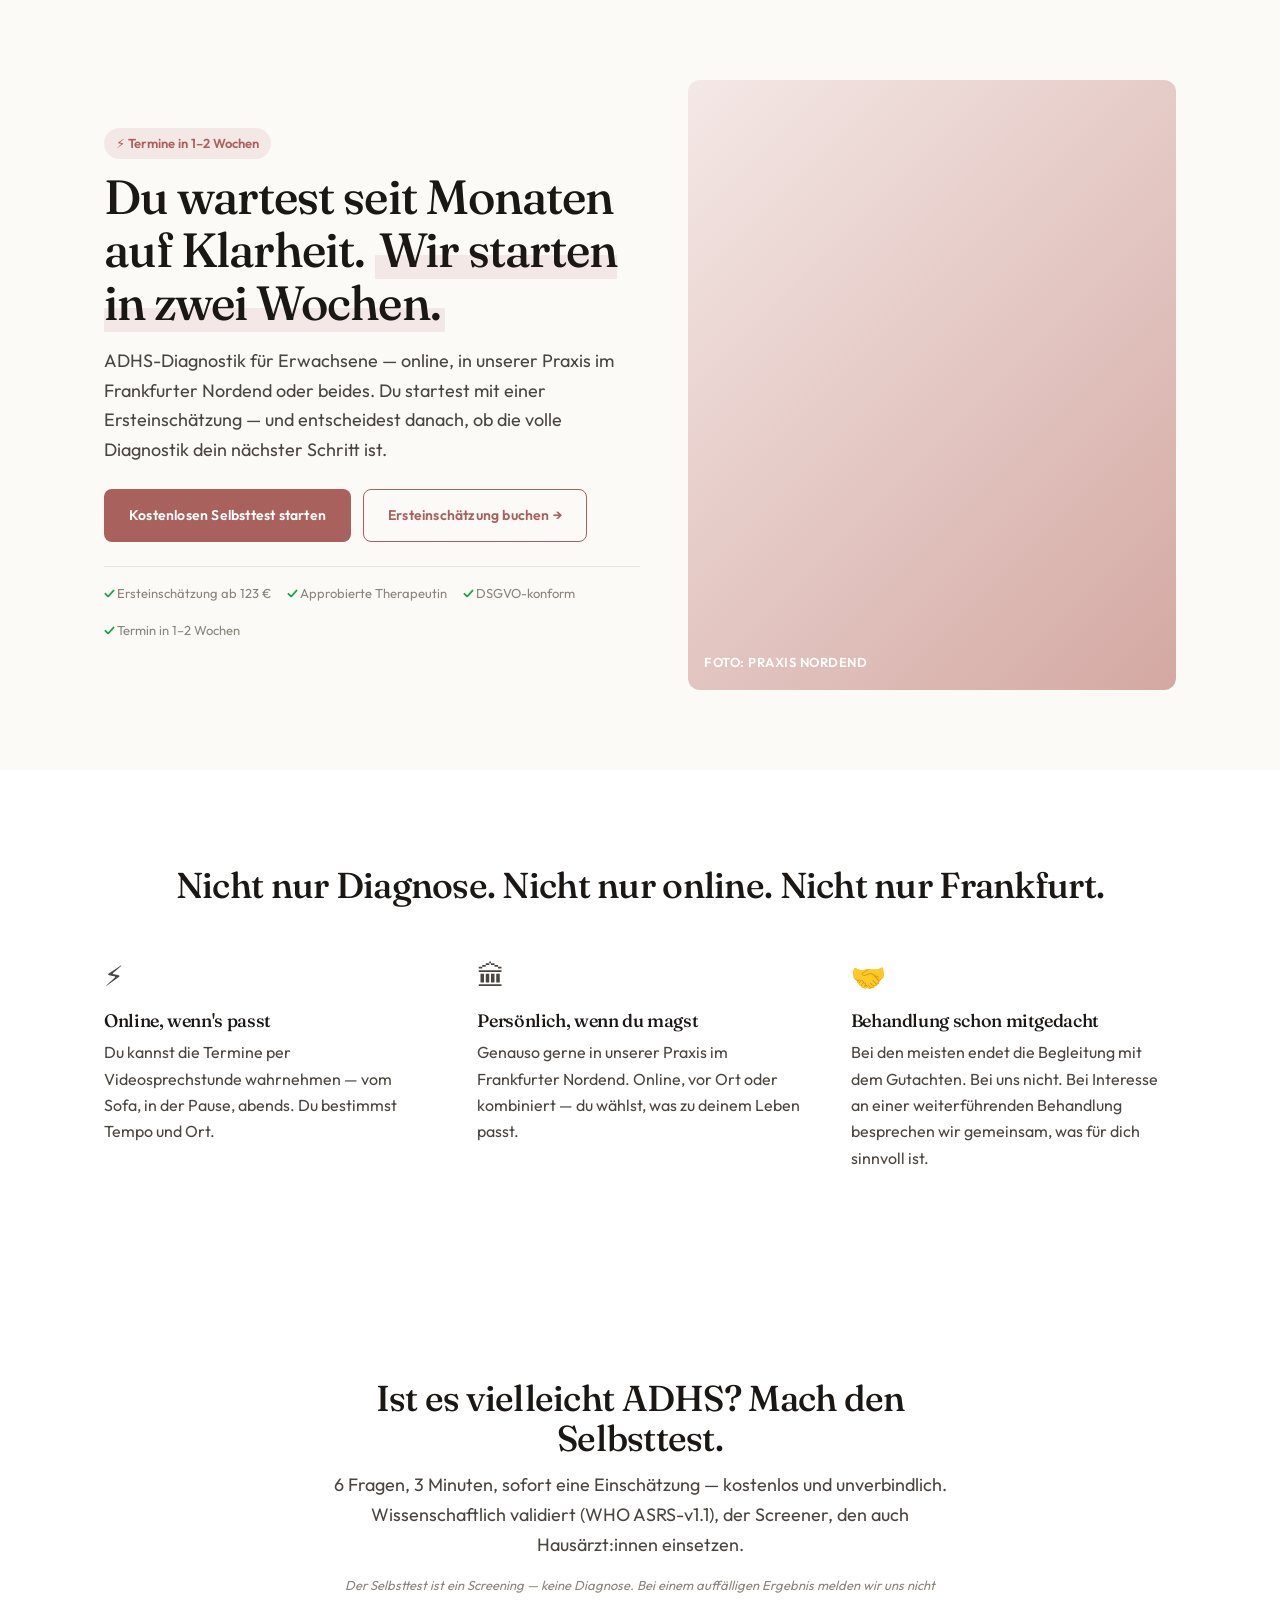
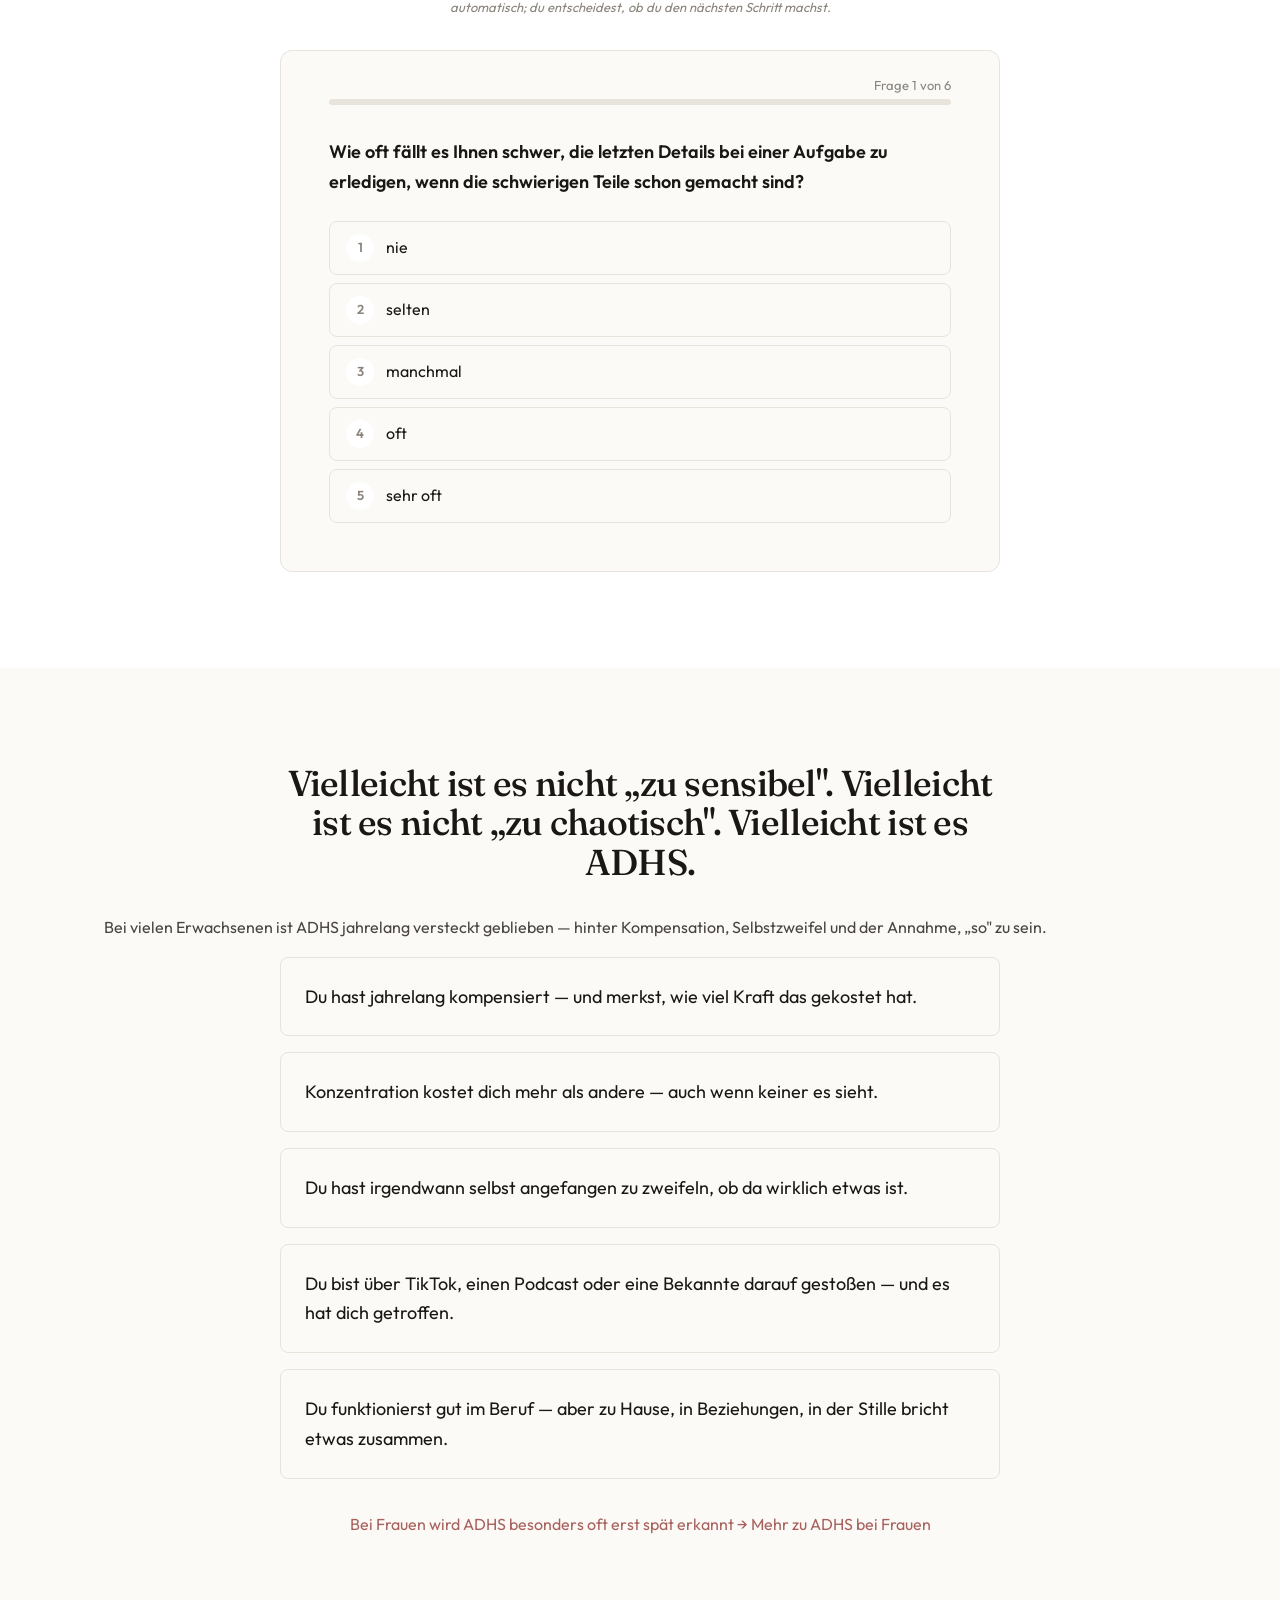
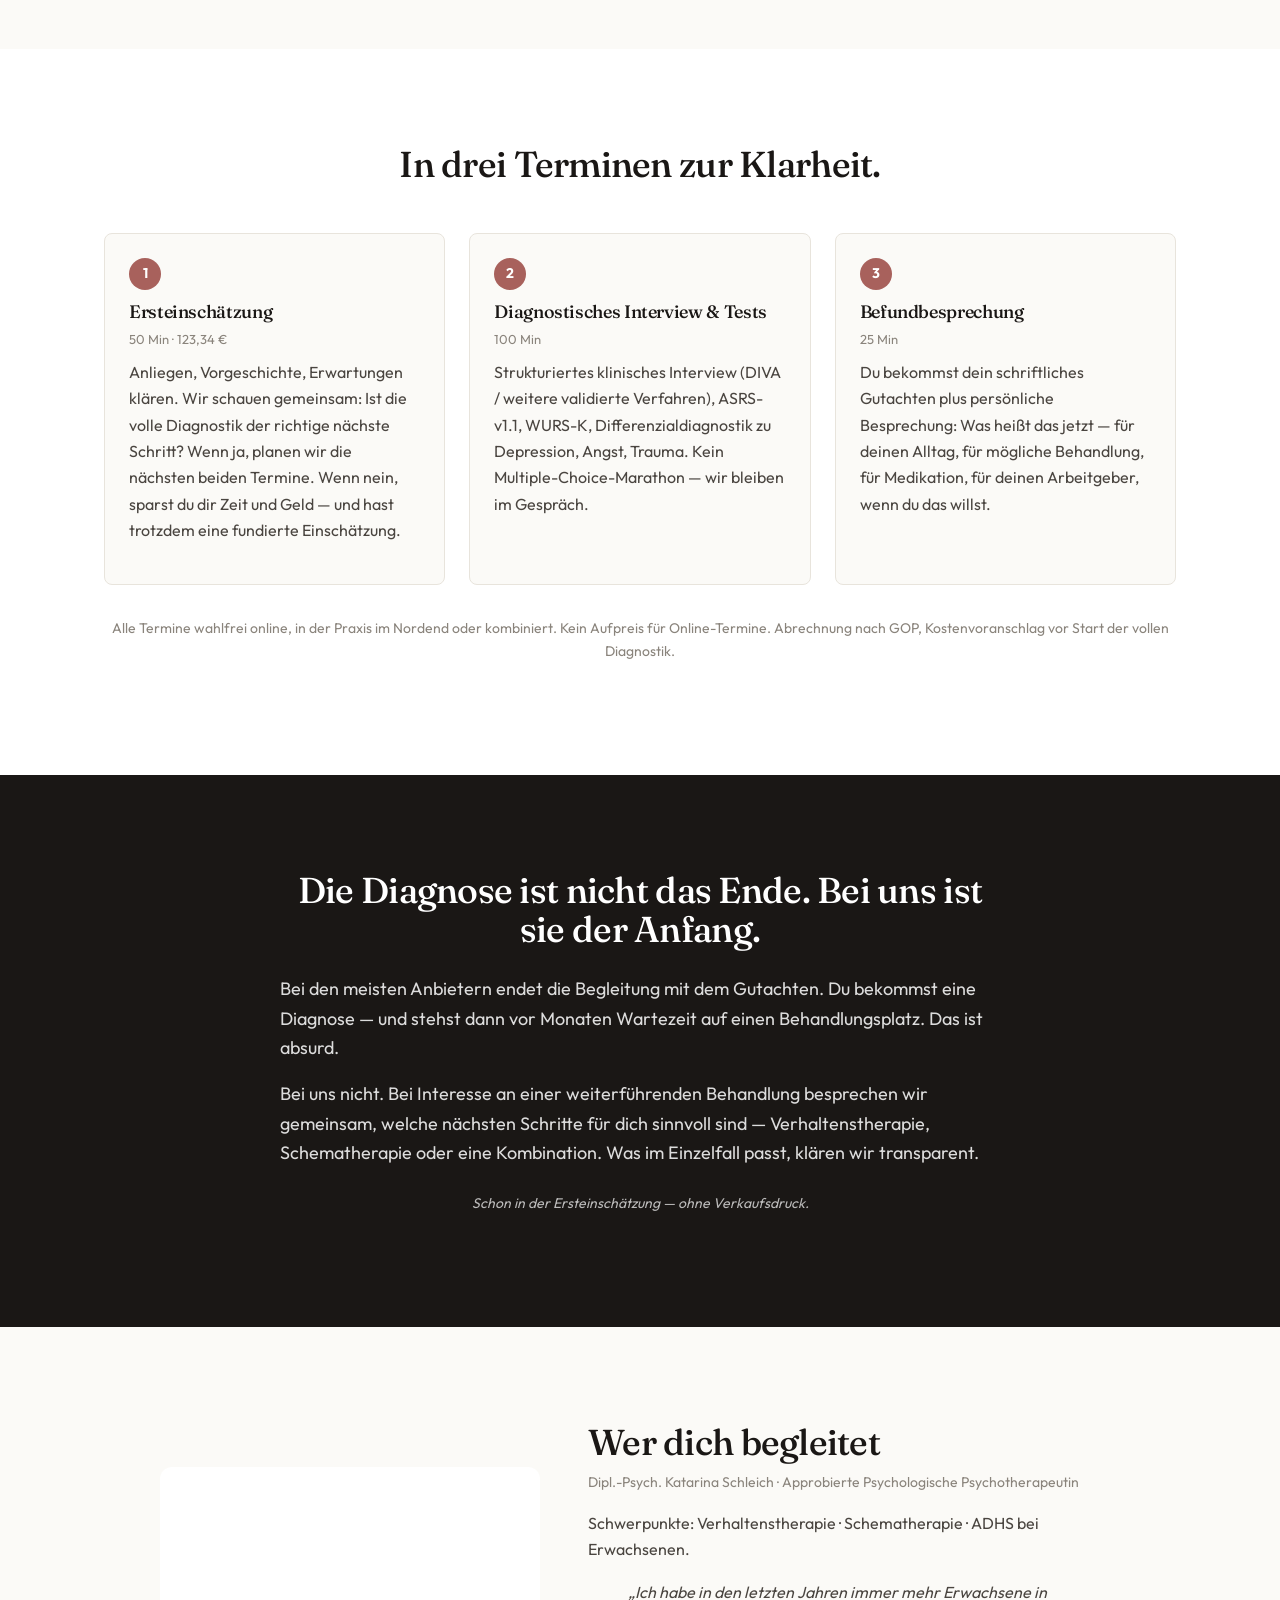
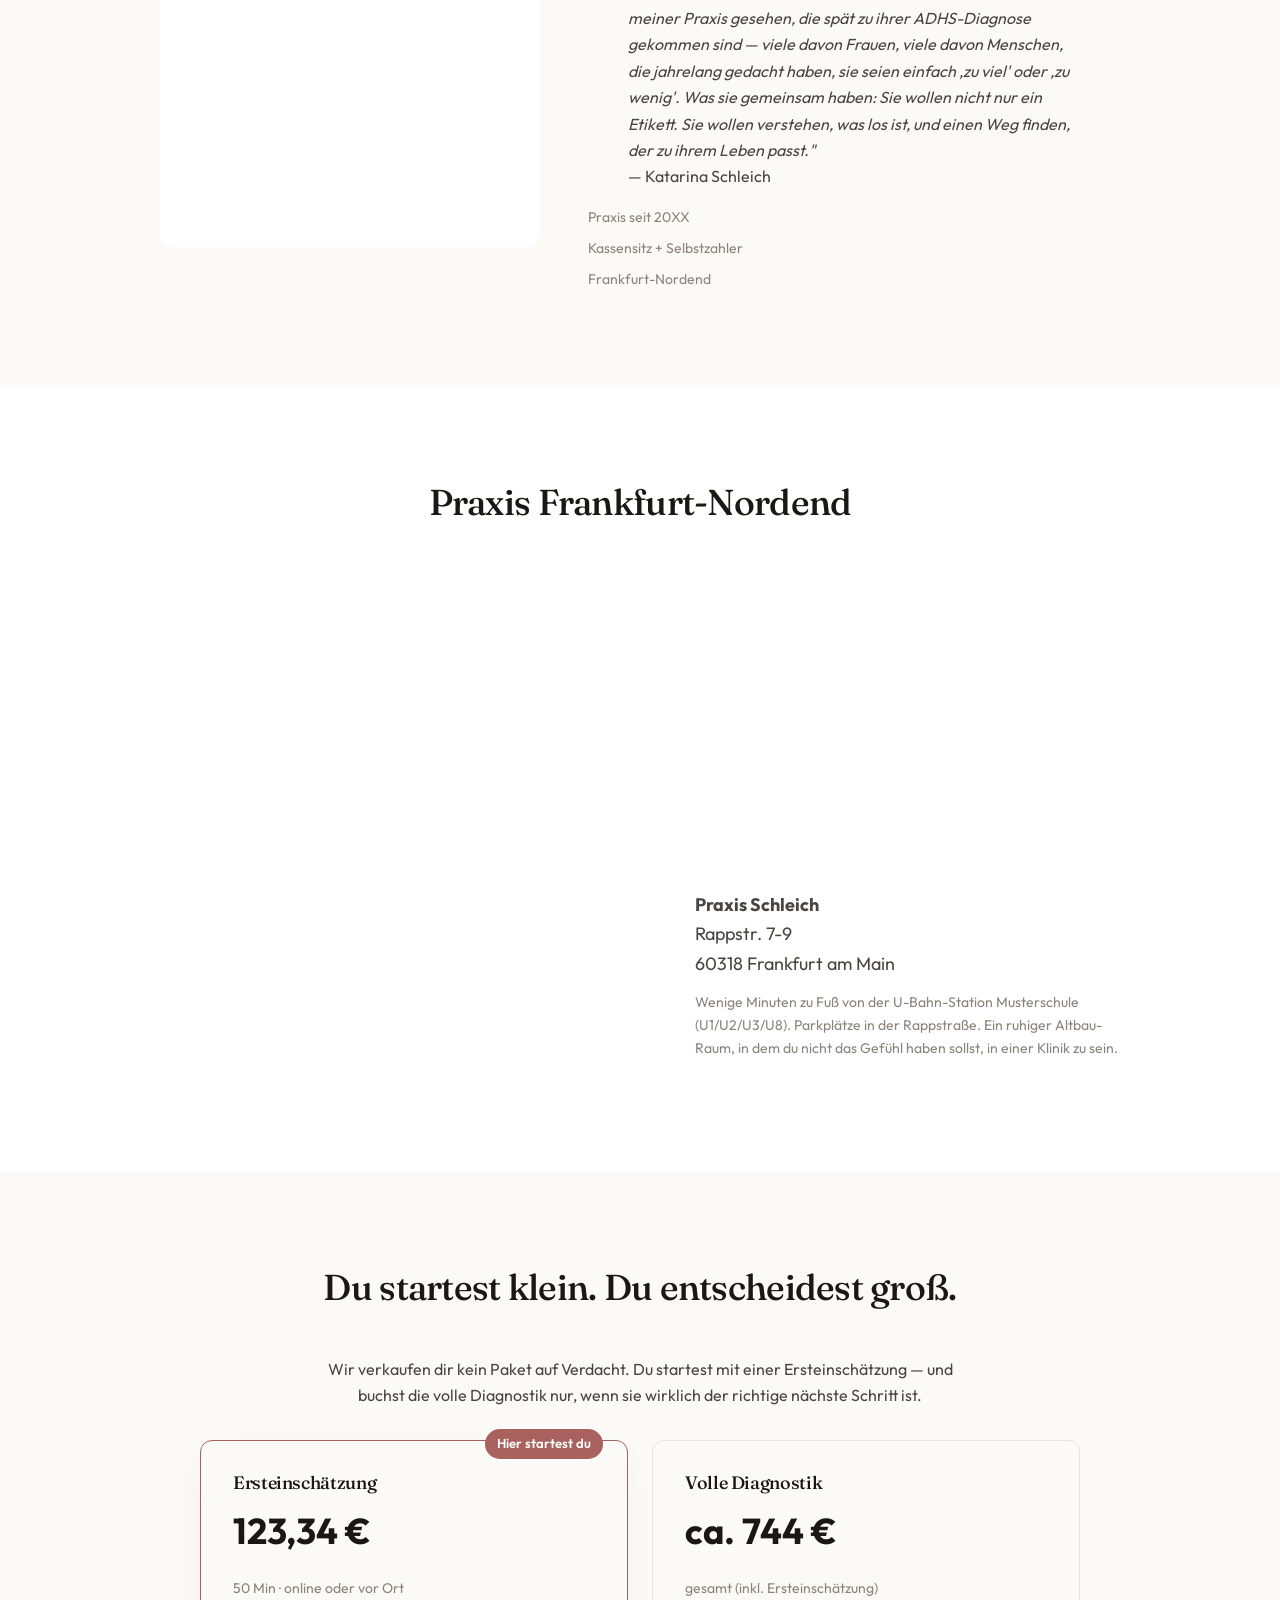
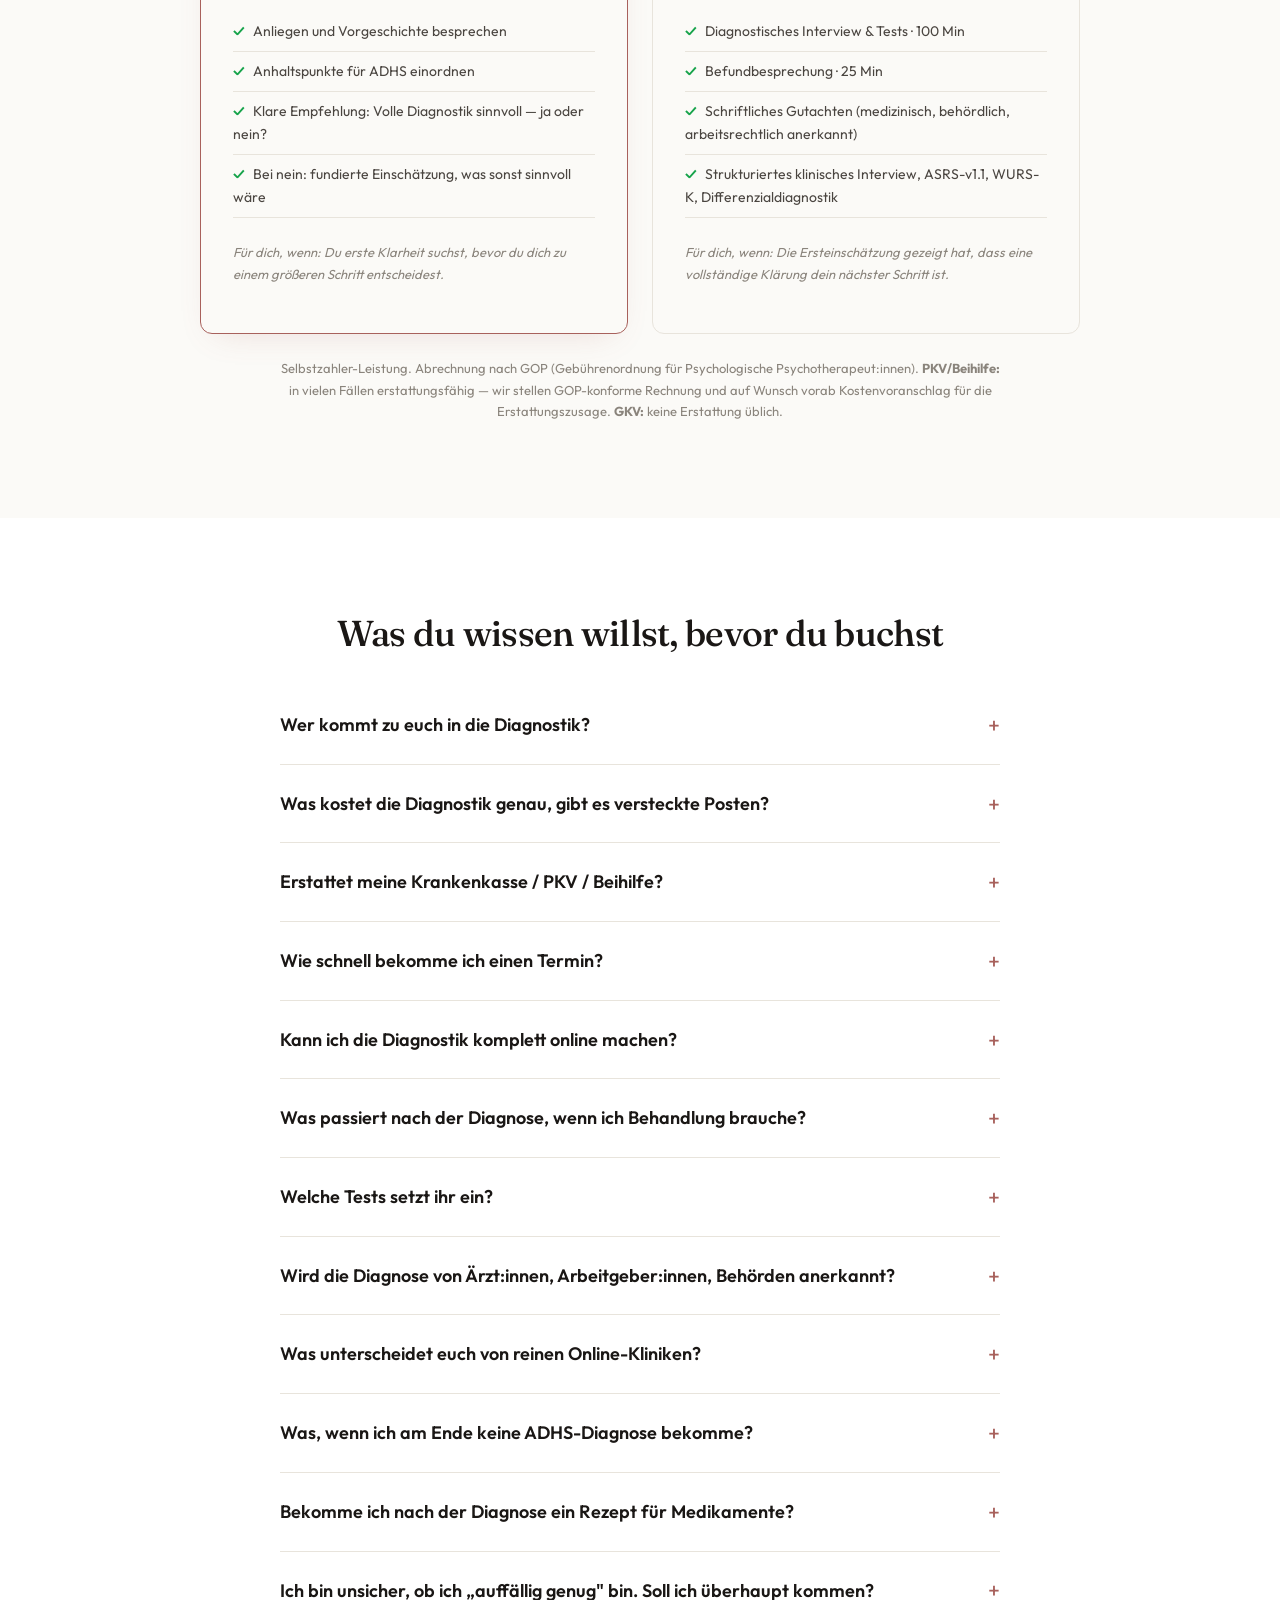
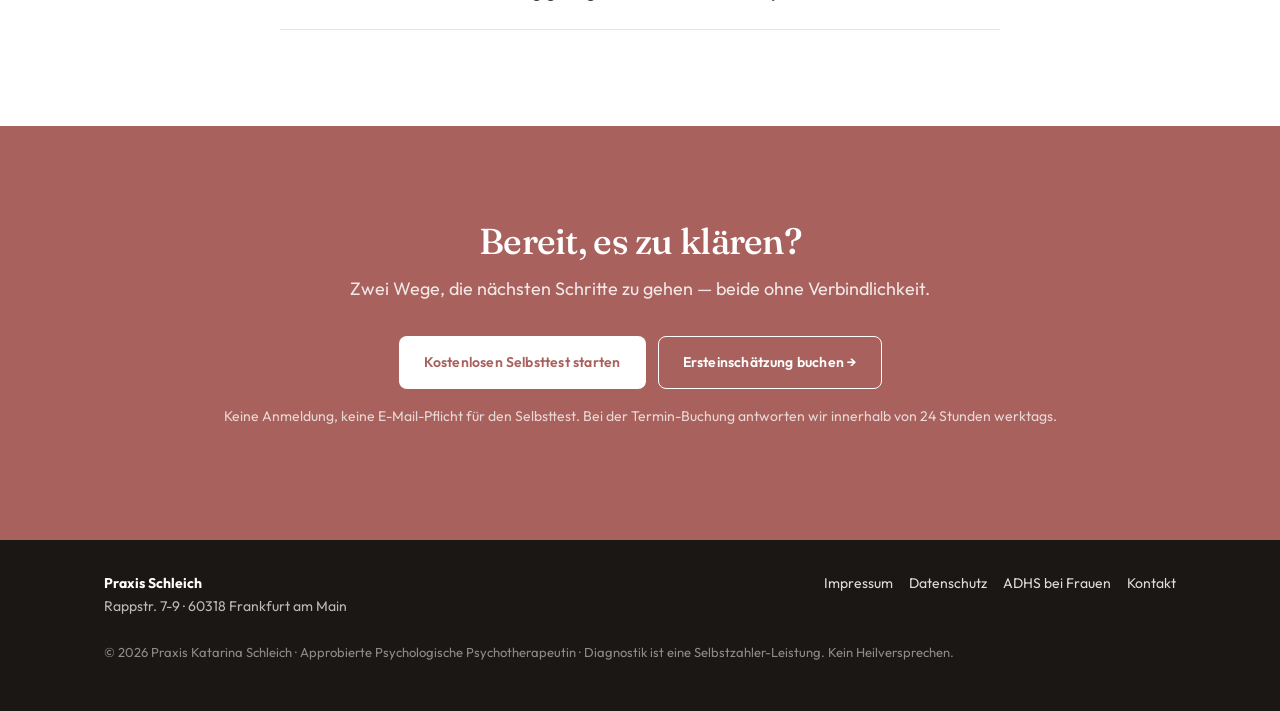
==== index.html @ c4b3eed3 "style(e3): apply Rose Conversion design tokens to live page Token-Overlay aus mockups/e3-rose-conver" ====
<!DOCTYPE html>
<html lang="de">
<head>
  <meta charset="UTF-8">
  <meta name="viewport" content="width=device-width, initial-scale=1.0">
  <title>ADHS-Diagnostik Frankfurt · Termin in 1–2 Wochen | Praxis Schleich</title>
  <meta name="description" content="13 Monate Wartezeit? Nicht bei uns. ADHS-Diagnostik bei Erwachsenen — online & in Frankfurt-Nordend. Ersteinschätzung ab 123 €. Mit Anschluss-Behandlung aus einer Hand.">
  <link rel="canonical" href="https://psychotherapie-schleich.de/">

  <!-- OpenGraph -->
  <meta property="og:type" content="website">
  <meta property="og:title" content="ADHS-Diagnostik Frankfurt — Klarheit in Wochen, nicht Monaten">
  <meta property="og:description" content="Hybrid-Diagnostik bei Erwachsenen. Online flexibel oder persönlich in Frankfurt — du entscheidest. Mit echter Therapeutin und Anschluss-Behandlung aus einer Hand.">
  <meta property="og:image" content="https://psychotherapie-schleich.de/images/og-image.jpg">
  <meta property="og:url" content="https://psychotherapie-schleich.de/">

  <!-- Twitter Card -->
  <meta name="twitter:card" content="summary_large_image">
  <meta name="twitter:title" content="ADHS-Diagnostik Frankfurt — Klarheit in Wochen, nicht Monaten">
  <meta name="twitter:description" content="Hybrid-Diagnostik bei Erwachsenen. Online flexibel oder persönlich in Frankfurt — du entscheidest. Mit echter Therapeutin und Anschluss-Behandlung aus einer Hand.">

  <!-- Favicon (placeholder) -->
  <link rel="icon" href="data:image/svg+xml,<svg xmlns=%22http://www.w3.org/2000/svg%22 viewBox=%220 0 100 100%22><text y=%22.9em%22 font-size=%2290%22>🧠</text></svg>">

  <!-- Fonts (E3 · Rose Conversion) -->
  <link rel="preconnect" href="https://fonts.googleapis.com">
  <link rel="preconnect" href="https://fonts.gstatic.com" crossorigin>
  <link href="https://fonts.googleapis.com/css2?family=Fraunces:opsz,wght@9..144,400;9..144,500&family=Outfit:wght@300;400;500;600&display=swap" rel="stylesheet">

  <!-- Stylesheet -->
  <link rel="stylesheet" href="styles.css">

  <!-- JSON-LD: MedicalClinic -->
  <script type="application/ld+json">
  {
    "@context": "https://schema.org",
    "@type": "MedicalClinic",
    "name": "Praxis Katarina Schleich",
    "description": "Psychotherapeutische Praxis mit Schwerpunkt ADHS-Diagnostik bei Erwachsenen in Frankfurt-Nordend.",
    "url": "https://psychotherapie-schleich.de/",
    "telephone": "+49-69-XXXXXXX",
    "address": {
      "@type": "PostalAddress",
      "streetAddress": "Rappstr. 7-9",
      "addressLocality": "Frankfurt am Main",
      "postalCode": "60318",
      "addressCountry": "DE"
    },
    "medicalSpecialty": ["Psychiatric", "ClinicalPsychology"]
  }
  </script>

  <!-- JSON-LD: Person (Therapist) -->
  <script type="application/ld+json">
  {
    "@context": "https://schema.org",
    "@type": "Person",
    "name": "Katarina Schleich",
    "jobTitle": "Approbierte Psychologische Psychotherapeutin",
    "worksFor": {
      "@type": "MedicalClinic",
      "name": "Praxis Katarina Schleich"
    },
    "knowsAbout": ["ADHS", "Verhaltenstherapie", "Schematherapie"]
  }
  </script>

  <!-- JSON-LD: FAQPage -->
  <script type="application/ld+json">
  {
    "@context": "https://schema.org",
    "@type": "FAQPage",
    "mainEntity": [
      { "@type": "Question", "name": "Wer kommt zu euch in die Diagnostik?", "acceptedAnswer": { "@type": "Answer", "text": "Erwachsene mit ADHS-Verdacht, die ohne lange Wartezeit Klarheit suchen — Selbstzahler:innen und Privatversicherte. Häufig Menschen, die schon lange den Verdacht haben oder über Bekannte, Podcasts oder Social Media darauf gestoßen sind. Auffällig viele Frauen zwischen 28 und 45." }},
      { "@type": "Question", "name": "Was kostet die Diagnostik genau, gibt es versteckte Posten?", "acceptedAnswer": { "@type": "Answer", "text": "Du startest mit einer Ersteinschätzung für 123,34 € (50 Min). Wenn wir gemeinsam entscheiden, dass die volle Diagnostik dein nächster Schritt ist, kommen zwei weitere Termine plus Gutachten dazu — gesamt rund 744 €. Abrechnung nach GOP, du bekommst vor Start der vollen Diagnostik einen Kostenvoranschlag. Keine versteckten Posten." }},
      { "@type": "Question", "name": "Erstattet meine Krankenkasse / PKV / Beihilfe?", "acceptedAnswer": { "@type": "Answer", "text": "Selbstzahler-Leistung. PKV und Beihilfe erstatten in vielen Fällen vollständig — wir stellen eine GOP-konforme Rechnung und auf Wunsch vorab einen Kostenvoranschlag für die Erstattungszusage deiner PKV. GKV erstattet diese Form der Diagnostik in der Regel nicht." }},
      { "@type": "Question", "name": "Wie schnell bekomme ich einen Termin?", "acceptedAnswer": { "@type": "Answer", "text": "In der Regel innerhalb von 1–2 Wochen für die Ersteinschätzung. Zum Vergleich: Im Kassensystem in Hessen liegt die durchschnittliche Wartezeit auf einen Diagnostik-Termin bei 13 Monaten." }},
      { "@type": "Question", "name": "Kann ich die Diagnostik komplett online machen?", "acceptedAnswer": { "@type": "Answer", "text": "Ja. Alle Termine kannst du per Videosprechstunde wahrnehmen — oder in unserer Praxis im Nordend, oder kombiniert. Du entscheidest, was zu deinem Leben passt." }},
      { "@type": "Question", "name": "Was passiert nach der Diagnose, wenn ich Behandlung brauche?", "acceptedAnswer": { "@type": "Answer", "text": "Bei Interesse an einer weiterführenden Behandlung besprechen wir gemeinsam, welche nächsten Schritte für dich sinnvoll sind — Verhaltenstherapie, Schematherapie oder eine Kombination. Wir denken die Behandlung schon in der Diagnostik mit, statt dich danach allein zu lassen." }},
      { "@type": "Question", "name": "Welche Tests setzt ihr ein?", "acceptedAnswer": { "@type": "Answer", "text": "Strukturierte klinische Anamnese, strukturiertes diagnostisches Interview (z.B. DIVA), ASRS-v1.1 Vollversion, WURS-K (Kindheits-Anamnese, retrospektiv) und je nach Fragestellung weitere validierte Verfahren zur Differenzialdiagnostik." }},
      { "@type": "Question", "name": "Wird die Diagnose anerkannt?", "acceptedAnswer": { "@type": "Answer", "text": "Ja. Das Gutachten wird von einer approbierten Psychologischen Psychotherapeutin erstellt und ist im medizinischen, behördlichen und arbeitsrechtlichen Kontext anerkannt." }},
      { "@type": "Question", "name": "Was unterscheidet euch von reinen Online-Kliniken?", "acceptedAnswer": { "@type": "Answer", "text": "Wir sind eine echte Praxis in Frankfurt mit einer persönlichen Therapeutin — keine anonyme Plattform mit wechselnden Behandelnden. Du bekommst dieselbe Person von der Ersteinschätzung bis zur Befundbesprechung. Und wir verkaufen dir keine Komplettpakete auf Verdacht — du startest mit einer Ersteinschätzung und entscheidest erst danach, ob die volle Diagnostik der richtige nächste Schritt ist." }},
      { "@type": "Question", "name": "Was, wenn ich keine ADHS-Diagnose bekomme?", "acceptedAnswer": { "@type": "Answer", "text": "Die Diagnostik klärt zuverlässig — Ergebnis offen. Wenn ADHS ausgeschlossen wird, bekommst du dennoch ein vollwertiges Gutachten und wir besprechen, was alternativ relevant sein könnte. Du zahlst für die Klärung, nicht für eine bestimmte Diagnose." }},
      { "@type": "Question", "name": "Bekomme ich nach der Diagnose ein Rezept für Medikamente?", "acceptedAnswer": { "@type": "Answer", "text": "Nein, dafür brauchst du eine Ärzt:in (Psychiater:in oder Neurolog:in). Wir empfehlen dir konkret weiter, wenn du das willst — und unser Gutachten ist eine fundierte Grundlage für die ärztliche Verordnungsentscheidung." }},
      { "@type": "Question", "name": "Ich bin unsicher, ob ich auffällig genug bin. Soll ich überhaupt kommen?", "acceptedAnswer": { "@type": "Answer", "text": "Wahrscheinlich ja. ADHS bei Erwachsenen — besonders bei Frauen und bei Spätdiagnose — ist oft nicht auffällig im Sinne von zappelig. Es ist oft still, kompensiert, von außen unsichtbar. Genau dafür ist die Ersteinschätzung da: 50 Minuten, 123,34 €, und du weißt, ob es sich lohnt, weiterzugehen." }}
    ]
  }
  </script>

  <!-- ASRS test script (deferred) -->
  <script defer src="asrs-test.js"></script>
</head>
<body>
  <main>
    <section class="section section-hero" aria-labelledby="hero-title">
      <div class="container">
        <div class="section-hero__grid">
          <div>
            <span class="pill">⚡ Termine in 1–2 Wochen</span>
            <h1 id="hero-title" class="section-hero__title">Du wartest seit Monaten auf Klarheit. <span class="hl">Wir starten in zwei Wochen.</span></h1>
            <p class="section-hero__lead">ADHS-Diagnostik für Erwachsene — online, in unserer Praxis im Frankfurter Nordend oder beides. Du startest mit einer Ersteinschätzung — und entscheidest danach, ob die volle Diagnostik dein nächster Schritt ist.</p>
            <div class="section-hero__ctas">
              <a href="#selbsttest" class="btn btn--primary">Kostenlosen Selbsttest starten</a>
              <a href="#termin" class="btn btn--secondary">Ersteinschätzung buchen →</a>
            </div>
            <div class="section-hero__trust">
              <span>Ersteinschätzung ab 123 €</span>
              <span>Approbierte Therapeutin</span>
              <span>DSGVO-konform</span>
              <span>Termin in 1–2 Wochen</span>
            </div>
          </div>
          <div class="section-hero__photo" aria-hidden="true">
            <span>Foto: Praxis Nordend</span>
          </div>
        </div>
      </div>
    </section>
    <section class="section section--soft" aria-labelledby="value-title">
      <div class="container">
        <h2 id="value-title" class="section-value__title">Nicht nur Diagnose. Nicht nur online. Nicht nur Frankfurt.</h2>
        <div class="section-value__cols">
          <div class="section-value__col">
            <span class="section-value__icon" aria-hidden="true">⚡</span>
            <h3>Online, wenn's passt</h3>
            <p>Du kannst die Termine per Videosprechstunde wahrnehmen — vom Sofa, in der Pause, abends. Du bestimmst Tempo und Ort.</p>
          </div>
          <div class="section-value__col">
            <span class="section-value__icon" aria-hidden="true">🏛</span>
            <h3>Persönlich, wenn du magst</h3>
            <p>Genauso gerne in unserer Praxis im Frankfurter Nordend. Online, vor Ort oder kombiniert — du wählst, was zu deinem Leben passt.</p>
          </div>
          <div class="section-value__col">
            <span class="section-value__icon" aria-hidden="true">🤝</span>
            <h3>Behandlung schon mitgedacht</h3>
            <p>Bei den meisten endet die Begleitung mit dem Gutachten. Bei uns nicht. Bei Interesse an einer weiterführenden Behandlung besprechen wir gemeinsam, was für dich sinnvoll ist.</p>
          </div>
        </div>
      </div>
    </section>
    <section id="selbsttest" class="section section-asrs" aria-labelledby="asrs-title">
      <div class="container">
        <div class="section-asrs__intro">
          <h2 id="asrs-title" class="section-asrs__title">Ist es vielleicht ADHS? Mach den Selbsttest.</h2>
          <p class="section-asrs__sub">6 Fragen, 3 Minuten, sofort eine Einschätzung — kostenlos und unverbindlich. Wissenschaftlich validiert (WHO ASRS-v1.1), der Screener, den auch Hausärzt:innen einsetzen.</p>
          <p class="section-asrs__disclaimer">Der Selbsttest ist ein Screening — keine Diagnose. Bei einem auffälligen Ergebnis melden wir uns nicht automatisch; du entscheidest, ob du den nächsten Schritt machst.</p>
        </div>
        <div id="asrs-test" class="asrs"></div>
      </div>
    </section>

    <section class="section" aria-labelledby="pain-title">
      <div class="container">
        <h2 id="pain-title" class="section-pain__title">Vielleicht ist es nicht „zu sensibel". Vielleicht ist es nicht „zu chaotisch". Vielleicht ist es ADHS.</h2>
        <p class="section-pain__lead">Bei vielen Erwachsenen ist ADHS jahrelang versteckt geblieben — hinter Kompensation, Selbstzweifel und der Annahme, „so" zu sein.</p>
        <ul class="section-pain__list">
          <li class="section-pain__item">Du hast jahrelang kompensiert — und merkst, wie viel Kraft das gekostet hat.</li>
          <li class="section-pain__item">Konzentration kostet dich mehr als andere — auch wenn keiner es sieht.</li>
          <li class="section-pain__item">Du hast irgendwann selbst angefangen zu zweifeln, ob da wirklich etwas ist.</li>
          <li class="section-pain__item">Du bist über TikTok, einen Podcast oder eine Bekannte darauf gestoßen — und es hat dich getroffen.</li>
          <li class="section-pain__item">Du funktionierst gut im Beruf — aber zu Hause, in Beziehungen, in der Stille bricht etwas zusammen.</li>
        </ul>
        <p class="section-pain__bridge"><a href="/spaetdiagnose-frauen.html">Bei Frauen wird ADHS besonders oft erst spät erkannt → Mehr zu ADHS bei Frauen</a></p>
      </div>
    </section>

    <section class="section section--soft" aria-labelledby="process-title">
      <div class="container">
        <h2 id="process-title" class="section-process__title">In drei Terminen zur Klarheit.</h2>
        <div class="section-process__steps">
          <article class="section-process__step">
            <h3>Ersteinschätzung</h3>
            <span class="duration">50 Min · 123,34 €</span>
            <p>Anliegen, Vorgeschichte, Erwartungen klären. Wir schauen gemeinsam: Ist die volle Diagnostik der richtige nächste Schritt? Wenn ja, planen wir die nächsten beiden Termine. Wenn nein, sparst du dir Zeit und Geld — und hast trotzdem eine fundierte Einschätzung.</p>
          </article>
          <article class="section-process__step">
            <h3>Diagnostisches Interview & Tests</h3>
            <span class="duration">100 Min</span>
            <p>Strukturiertes klinisches Interview (DIVA / weitere validierte Verfahren), ASRS-v1.1, WURS-K, Differenzialdiagnostik zu Depression, Angst, Trauma. Kein Multiple-Choice-Marathon — wir bleiben im Gespräch.</p>
          </article>
          <article class="section-process__step">
            <h3>Befundbesprechung</h3>
            <span class="duration">25 Min</span>
            <p>Du bekommst dein schriftliches Gutachten plus persönliche Besprechung: Was heißt das jetzt — für deinen Alltag, für mögliche Behandlung, für Medikation, für deinen Arbeitgeber, wenn du das willst.</p>
          </article>
        </div>
        <p class="section-process__note">Alle Termine wahlfrei online, in der Praxis im Nordend oder kombiniert. Kein Aufpreis für Online-Termine. Abrechnung nach GOP, Kostenvoranschlag vor Start der vollen Diagnostik.</p>
      </div>
    </section>

    <section id="anschluss" class="section section-anschluss" aria-labelledby="anschluss-title">
      <div class="container">
        <div class="section-anschluss__inner">
          <h2 id="anschluss-title" class="section-anschluss__title">Die Diagnose ist nicht das Ende. Bei uns ist sie der Anfang.</h2>
          <p class="section-anschluss__body">Bei den meisten Anbietern endet die Begleitung mit dem Gutachten. Du bekommst eine Diagnose — und stehst dann vor Monaten Wartezeit auf einen Behandlungsplatz. Das ist absurd.</p>
          <p class="section-anschluss__body">Bei uns nicht. Bei Interesse an einer weiterführenden Behandlung besprechen wir gemeinsam, welche nächsten Schritte für dich sinnvoll sind — Verhaltenstherapie, Schematherapie oder eine Kombination. Was im Einzelfall passt, klären wir transparent.</p>
          <p class="section-anschluss__close">Schon in der Ersteinschätzung — ohne Verkaufsdruck.</p>
        </div>
      </div>
    </section>

    <section class="section" aria-labelledby="therapeut-title">
      <div class="container">
        <div class="section-therapeut__grid">
          <img src="images/kata-portrait.jpg" alt="Dipl.-Psych. Katarina Schleich" class="section-therapeut__photo" loading="lazy">
          <div>
            <h2 id="therapeut-title" class="section-therapeut__title">Wer dich begleitet</h2>
            <span class="section-therapeut__role">Dipl.-Psych. Katarina Schleich · Approbierte Psychologische Psychotherapeutin</span>
            <p>Schwerpunkte: Verhaltenstherapie · Schematherapie · ADHS bei Erwachsenen.</p>
            <blockquote><em>„Ich habe in den letzten Jahren immer mehr Erwachsene in meiner Praxis gesehen, die spät zu ihrer ADHS-Diagnose gekommen sind — viele davon Frauen, viele davon Menschen, die jahrelang gedacht haben, sie seien einfach ‚zu viel' oder ‚zu wenig'. Was sie gemeinsam haben: Sie wollen nicht nur ein Etikett. Sie wollen verstehen, was los ist, und einen Weg finden, der zu ihrem Leben passt."</em><br>— Katarina Schleich</blockquote>
            <ul class="section-therapeut__meta">
              <li>Praxis seit 20XX</li>
              <li>Kassensitz + Selbstzahler</li>
              <li>Frankfurt-Nordend</li>
            </ul>
          </div>
        </div>
      </div>
    </section>

    <section class="section section--soft" aria-labelledby="praxis-title">
      <div class="container">
        <h2 id="praxis-title" style="text-align:center; margin-bottom: var(--sp-8);">Praxis Frankfurt-Nordend</h2>
        <div class="section-praxis__grid">
          <img src="images/praxis-westend.jpg" alt="Praxis Schleich, Innenansicht" class="section-praxis__photo" loading="lazy">
          <div>
            <img src="images/praxis-map.png" alt="Karte: Rappstr. 7-9, Frankfurt-Nordend" class="section-praxis__map" loading="lazy">
            <address class="section-praxis__address">
              <strong>Praxis Schleich</strong><br>
              Rappstr. 7-9<br>
              60318 Frankfurt am Main
            </address>
            <p style="margin-top: var(--sp-3); font-size: var(--fs-sm); color: var(--text-muted);">Wenige Minuten zu Fuß von der U-Bahn-Station Musterschule (U1/U2/U3/U8). Parkplätze in der Rappstraße. Ein ruhiger Altbau-Raum, in dem du nicht das Gefühl haben sollst, in einer Klinik zu sein.</p>
          </div>
        </div>
      </div>
    </section>

    <section class="section" aria-labelledby="pricing-title">
      <div class="container">
        <h2 id="pricing-title" class="section-pricing__title">Du startest klein. Du entscheidest groß.</h2>
        <p class="section-pricing__lead">Wir verkaufen dir kein Paket auf Verdacht. Du startest mit einer Ersteinschätzung — und buchst die volle Diagnostik nur, wenn sie wirklich der richtige nächste Schritt ist.</p>
        <div class="section-pricing__cards">
          <article class="pricing-card pricing-card--featured">
            <span class="pricing-card__badge">Hier startest du</span>
            <h3 class="pricing-card__name">Ersteinschätzung</h3>
            <div class="pricing-card__price">123,34 €</div>
            <p class="pricing-card__meta">50 Min · online oder vor Ort</p>
            <ul class="pricing-card__list">
              <li>Anliegen und Vorgeschichte besprechen</li>
              <li>Anhaltspunkte für ADHS einordnen</li>
              <li>Klare Empfehlung: Volle Diagnostik sinnvoll — ja oder nein?</li>
              <li>Bei nein: fundierte Einschätzung, was sonst sinnvoll wäre</li>
            </ul>
            <p class="pricing-card__target">Für dich, wenn: Du erste Klarheit suchst, bevor du dich zu einem größeren Schritt entscheidest.</p>
          </article>
          <article class="pricing-card">
            <h3 class="pricing-card__name">Volle Diagnostik</h3>
            <div class="pricing-card__price">ca. 744 €</div>
            <p class="pricing-card__meta">gesamt (inkl. Ersteinschätzung)</p>
            <ul class="pricing-card__list">
              <li>Diagnostisches Interview & Tests · 100 Min</li>
              <li>Befundbesprechung · 25 Min</li>
              <li>Schriftliches Gutachten (medizinisch, behördlich, arbeitsrechtlich anerkannt)</li>
              <li>Strukturiertes klinisches Interview, ASRS-v1.1, WURS-K, Differenzialdiagnostik</li>
            </ul>
            <p class="pricing-card__target">Für dich, wenn: Die Ersteinschätzung gezeigt hat, dass eine vollständige Klärung dein nächster Schritt ist.</p>
          </article>
        </div>
        <p class="section-pricing__note">Selbstzahler-Leistung. Abrechnung nach GOP (Gebührenordnung für Psychologische Psychotherapeut:innen). <strong>PKV/Beihilfe:</strong> in vielen Fällen erstattungsfähig — wir stellen GOP-konforme Rechnung und auf Wunsch vorab Kostenvoranschlag für die Erstattungszusage. <strong>GKV:</strong> keine Erstattung üblich.</p>
      </div>
    </section>

    <section class="section section--soft" aria-labelledby="faq-title">
      <div class="container">
        <h2 id="faq-title" class="section-faq__title">Was du wissen willst, bevor du buchst</h2>
        <div class="section-faq__list">
          <details class="faq-item">
            <summary>Wer kommt zu euch in die Diagnostik?</summary>
            <p class="faq-item__body">Erwachsene mit ADHS-Verdacht, die ohne lange Wartezeit Klarheit suchen — Selbstzahler:innen und Privatversicherte. Häufig Menschen, die schon lange den Verdacht haben oder über Bekannte, Podcasts oder Social Media darauf gestoßen sind. Auffällig viele Frauen zwischen 28 und 45.</p>
          </details>
          <details class="faq-item">
            <summary>Was kostet die Diagnostik genau, gibt es versteckte Posten?</summary>
            <p class="faq-item__body">Du startest mit einer <strong>Ersteinschätzung für 123,34 €</strong> (50 Min). Wenn wir gemeinsam entscheiden, dass die volle Diagnostik dein nächster Schritt ist, kommen zwei weitere Termine plus Gutachten dazu — gesamt <strong>rund 744 €</strong>. Abrechnung nach GOP, du bekommst vor Start der vollen Diagnostik einen Kostenvoranschlag. Keine versteckten Posten.</p>
          </details>
          <details class="faq-item">
            <summary>Erstattet meine Krankenkasse / PKV / Beihilfe?</summary>
            <p class="faq-item__body">Selbstzahler-Leistung. PKV und Beihilfe erstatten in vielen Fällen vollständig — wir stellen eine GOP-konforme Rechnung und auf Wunsch vorab einen Kostenvoranschlag für die Erstattungszusage deiner PKV. GKV erstattet diese Form der Diagnostik in der Regel nicht (Ausnahme: §13 Abs. 3 SGB V Kostenerstattung, vorab beantragen). Wenn du unsicher bist, schick uns deinen Tarif, wir geben dir vorab eine Einschätzung.</p>
          </details>
          <details class="faq-item">
            <summary>Wie schnell bekomme ich einen Termin?</summary>
            <p class="faq-item__body">In der Regel innerhalb von 1–2 Wochen für die Ersteinschätzung. Zum Vergleich: Im Kassensystem in Hessen liegt die durchschnittliche Wartezeit auf einen Diagnostik-Termin bei 13 Monaten <em>(Quelle: adhs-erwachsene.net 2024, n=328)</em>.</p>
          </details>
          <details class="faq-item">
            <summary>Kann ich die Diagnostik komplett online machen?</summary>
            <p class="faq-item__body">Ja. Alle Termine kannst du per Videosprechstunde wahrnehmen — oder in unserer Praxis im Nordend, oder kombiniert. Du entscheidest, was zu deinem Leben passt.</p>
          </details>
          <details class="faq-item">
            <summary>Was passiert nach der Diagnose, wenn ich Behandlung brauche?</summary>
            <p class="faq-item__body">Bei Interesse an einer weiterführenden Behandlung besprechen wir gemeinsam, welche nächsten Schritte für dich sinnvoll sind — Verhaltenstherapie, Schematherapie oder eine Kombination. Wir denken die Behandlung schon in der Diagnostik mit, statt dich danach allein zu lassen.</p>
          </details>
          <details class="faq-item">
            <summary>Welche Tests setzt ihr ein?</summary>
            <p class="faq-item__body">Strukturierte klinische Anamnese, strukturiertes diagnostisches Interview (z.B. DIVA), ASRS-v1.1 Vollversion, WURS-K (Kindheits-Anamnese, retrospektiv) und je nach Fragestellung weitere validierte Verfahren zur Differenzialdiagnostik (z.B. zu Depression, Angst, Trauma). Wir kombinieren Standardverfahren mit ausführlichem Gespräch — nicht Multiple-Choice mit Auswertung.</p>
          </details>
          <details class="faq-item">
            <summary>Wird die Diagnose von Ärzt:innen, Arbeitgeber:innen, Behörden anerkannt?</summary>
            <p class="faq-item__body">Ja. Das Gutachten wird von einer approbierten Psychologischen Psychotherapeutin erstellt und ist im medizinischen, behördlichen und arbeitsrechtlichen Kontext anerkannt. Für Medikation brauchst du im Anschluss eine fachärztliche Person (Psychiater:in / Neurolog:in) — auf Wunsch empfehlen wir konkret.</p>
          </details>
          <details class="faq-item">
            <summary>Was unterscheidet euch von reinen Online-Kliniken?</summary>
            <p class="faq-item__body">Wir sind eine echte Praxis in Frankfurt mit einer persönlichen Therapeutin — keine anonyme Plattform mit wechselnden Behandelnden. Du bekommst dieselbe Person von der Ersteinschätzung bis zur Befundbesprechung. Und wir verkaufen dir keine Komplettpakete „auf Verdacht" — du startest mit einer Ersteinschätzung und entscheidest erst danach, ob die volle Diagnostik der richtige nächste Schritt ist.</p>
          </details>
          <details class="faq-item">
            <summary>Was, wenn ich am Ende keine ADHS-Diagnose bekomme?</summary>
            <p class="faq-item__body">Die Diagnostik klärt zuverlässig — Ergebnis offen. Wenn ADHS ausgeschlossen wird, bekommst du dennoch ein vollwertiges Gutachten und wir besprechen, was alternativ relevant sein könnte (Depression, Angst, Trauma-Folgestörung, Hochsensibilität). Du zahlst für die Klärung, nicht für eine bestimmte Diagnose.</p>
          </details>
          <details class="faq-item">
            <summary>Bekomme ich nach der Diagnose ein Rezept für Medikamente?</summary>
            <p class="faq-item__body">Nein, dafür brauchst du eine Ärzt:in (Psychiater:in oder Neurolog:in). Wir empfehlen dir konkret weiter, wenn du das willst — und unser Gutachten ist eine fundierte Grundlage für die ärztliche Verordnungsentscheidung.</p>
          </details>
          <details class="faq-item">
            <summary>Ich bin unsicher, ob ich „auffällig genug" bin. Soll ich überhaupt kommen?</summary>
            <p class="faq-item__body">Wahrscheinlich ja. ADHS bei Erwachsenen — besonders bei Frauen und bei Spätdiagnose — ist oft <em>nicht</em> auffällig im Sinne von „zappelig". Es ist oft still, kompensiert, von außen unsichtbar. Genau dafür ist die Ersteinschätzung da: 50 Minuten, 123,34 €, und du weißt, ob es sich lohnt, weiterzugehen.</p>
          </details>
        </div>
      </div>
    </section>

    <section id="termin" class="section section-cta" aria-labelledby="cta-title">
      <div class="container">
        <h2 id="cta-title">Bereit, es zu klären?</h2>
        <p class="section-cta__sub">Zwei Wege, die nächsten Schritte zu gehen — beide ohne Verbindlichkeit.</p>
        <div class="section-cta__buttons">
          <a href="#selbsttest" class="btn btn--primary">Kostenlosen Selbsttest starten</a>
          <a href="mailto:termin@psychotherapie-schleich.de?subject=ADHS-Diagnostik%20Ersteinschätzung" class="btn btn--secondary">Ersteinschätzung buchen →</a>
        </div>
        <p class="section-cta__reassurance">Keine Anmeldung, keine E-Mail-Pflicht für den Selbsttest. Bei der Termin-Buchung antworten wir innerhalb von 24 Stunden werktags.</p>
      </div>
    </section>
  </main>

  <footer class="site-footer">
    <div class="container">
      <div class="site-footer__grid">
        <div>
          <strong style="color: #fff;">Praxis Schleich</strong><br>
          Rappstr. 7-9 · 60318 Frankfurt am Main
        </div>
        <nav class="site-footer__nav" aria-label="Footer">
          <a href="/impressum.html">Impressum</a>
          <a href="/datenschutz.html">Datenschutz</a>
          <a href="/spaetdiagnose-frauen.html">ADHS bei Frauen</a>
          <a href="mailto:kontakt@psychotherapie-schleich.de">Kontakt</a>
        </nav>
      </div>
      <p class="site-footer__legal" style="margin-top: var(--sp-6);">© 2026 Praxis Katarina Schleich · Approbierte Psychologische Psychotherapeutin · Diagnostik ist eine Selbstzahler-Leistung. Kein Heilversprechen.</p>
    </div>
  </footer>
</body>
</html>
---- styles.css ----
/* ===== Praxis Schleich Landing Page === Tokens (E3 · Rose Conversion) === */
:root {
  /* Colors — E3 Feminine Minimal · Rose Conversion */
  --bg: #FBFAF7;
  --bg-soft: #FFFFFF;
  --text: #1A1715;
  --text-body: #4A4540;
  --text-muted: #8A847C;
  --accent: #A8615C;
  --accent-soft: #F4E8E6;
  --accent-highlight: #F4E8E6;
  --border: #E8E4DC;
  --success: #16a34a;

  /* Type scale */
  --fs-xs: 13px;
  --fs-sm: 14px;
  --fs-base: 16px;
  --fs-md: 18px;
  --fs-lg: 22px;
  --fs-xl: 28px;
  --fs-2xl: 36px;
  --fs-3xl: 48px;

  /* Spacing (4px base) */
  --sp-1: 4px;
  --sp-2: 8px;
  --sp-3: 12px;
  --sp-4: 16px;
  --sp-6: 24px;
  --sp-8: 32px;
  --sp-12: 48px;
  --sp-16: 64px;
  --sp-20: 80px;
  --sp-24: 96px;

  /* Layout */
  --container: 1120px;
  --gutter: 24px;

  /* Radii */
  --radius-sm: 4px;
  --radius-md: 8px;
  --radius-lg: 12px;
  --radius-pill: 999px;

  /* Section padding */
  --section-py: 56px;
}

@media (min-width: 768px) {
  :root {
    --section-py: 96px;
  }
}

html { scroll-behavior: smooth; }
@media (prefers-reduced-motion: reduce) {
  html { scroll-behavior: auto; }
}

/* ===== Reset / base ===== */
*, *::before, *::after { box-sizing: border-box; }
html { -webkit-text-size-adjust: 100%; }
body {
  margin: 0;
  font-family: "Outfit", system-ui, -apple-system, "Helvetica Neue", Arial, sans-serif;
  font-size: var(--fs-base);
  line-height: 1.65;
  color: var(--text-body);
  background: var(--bg);
  -webkit-font-smoothing: antialiased;
  font-weight: 400;
}
h1, h2, h3, h4, h5, h6 {
  margin: 0 0 var(--sp-4) 0;
  color: var(--text);
  font-family: "Fraunces", Georgia, "Times New Roman", serif;
  font-weight: 500;
  line-height: 1.1;
  letter-spacing: -0.02em;
}
h1 { font-size: var(--fs-2xl); }
h2 { font-size: var(--fs-xl); }
h3 { font-size: var(--fs-lg); }
@media (min-width: 768px) {
  h1 { font-size: var(--fs-3xl); }
  h2 { font-size: var(--fs-2xl); }
}
p { margin: 0 0 var(--sp-4) 0; }
a { color: var(--accent); text-decoration: none; }
a:hover { text-decoration: underline; }
img { max-width: 100%; height: auto; display: block; }
button { font: inherit; cursor: pointer; }
ul, ol { padding-left: var(--sp-6); margin: 0 0 var(--sp-4) 0; }
:focus-visible { outline: 2px solid var(--accent); outline-offset: 2px; }

/* ===== Layout primitives ===== */
.container {
  width: 100%;
  max-width: var(--container);
  margin: 0 auto;
  padding: 0 var(--gutter);
}
.section {
  padding: var(--section-py) 0;
}
.section--soft {
  background: var(--bg-soft);
}

/* ===== Components: buttons ===== */
.btn {
  display: inline-block;
  padding: 14px 24px;
  border-radius: var(--radius-md);
  font-size: var(--fs-sm);
  font-weight: 600;
  letter-spacing: 0.2px;
  text-align: center;
  border: 1px solid transparent;
  transition: opacity 0.15s ease, transform 0.15s ease;
}
.btn:hover { text-decoration: none; opacity: 0.92; }
.btn:active { transform: translateY(1px); }
.btn--primary {
  background: var(--accent);
  color: #fff;
}
.btn--secondary {
  background: transparent;
  color: var(--accent);
  border-color: var(--accent);
}

/* ===== Components: pill ===== */
.pill {
  display: inline-block;
  background: var(--accent-soft);
  color: var(--accent);
  padding: 5px 12px;
  border-radius: var(--radius-pill);
  font-size: var(--fs-xs);
  font-weight: 600;
  margin-bottom: var(--sp-3);
}

/* ===== Components: highlight (hero underline) ===== */
.hl {
  background: linear-gradient(180deg, transparent 60%, var(--accent-highlight) 60%);
  padding: 0 4px;
}

/* ===== Section: Hero ===== */
.section-hero {
  padding: var(--sp-12) 0 var(--sp-16);
}
@media (min-width: 768px) {
  .section-hero { padding: var(--sp-20) 0; }
}
.section-hero__grid {
  display: grid;
  grid-template-columns: 1fr;
  gap: var(--sp-8);
  align-items: center;
}
@media (min-width: 768px) {
  .section-hero__grid {
    grid-template-columns: 1.1fr 1fr;
    gap: var(--sp-12);
  }
}
.section-hero__title {
  margin-bottom: var(--sp-4);
}
.section-hero__lead {
  font-size: var(--fs-md);
  color: var(--text-body);
  margin-bottom: var(--sp-6);
  max-width: 540px;
}
.section-hero__ctas {
  display: flex;
  flex-wrap: wrap;
  gap: var(--sp-3);
  margin-bottom: var(--sp-6);
}
.section-hero__trust {
  display: flex;
  flex-wrap: wrap;
  gap: var(--sp-4);
  padding-top: var(--sp-4);
  border-top: 1px solid var(--border);
  font-size: var(--fs-xs);
  color: var(--text-muted);
}
.section-hero__trust span::before {
  content: "✓ ";
  color: var(--success);
  font-weight: 700;
}
.section-hero__photo {
  aspect-ratio: 4/5;
  background: linear-gradient(135deg, #F4E8E6 0%, #D4A8A2 100%);
  border-radius: var(--radius-lg);
  display: flex;
  align-items: flex-end;
  padding: var(--sp-4);
  color: #fff;
  font-size: var(--fs-xs);
  letter-spacing: 0.5px;
  text-transform: uppercase;
  font-weight: 600;
}

/* ===== Section: Value Prop (3 columns) ===== */
.section-value__title {
  text-align: center;
  margin-bottom: var(--sp-12);
}
.section-value__cols {
  display: grid;
  grid-template-columns: 1fr;
  gap: var(--sp-8);
}
@media (min-width: 768px) {
  .section-value__cols {
    grid-template-columns: repeat(3, 1fr);
    gap: var(--sp-12);
  }
}
.section-value__col {
  text-align: left;
}
.section-value__icon {
  font-size: var(--fs-xl);
  margin-bottom: var(--sp-3);
  display: block;
}
.section-value__col h3 {
  font-size: var(--fs-md);
  margin-bottom: var(--sp-2);
}

/* ===== Section: ASRS Test ===== */
.section-asrs {
  background: var(--bg-soft);
}
.section-asrs__intro {
  text-align: center;
  max-width: 640px;
  margin: 0 auto var(--sp-8);
}
.section-asrs__title {
  margin-bottom: var(--sp-3);
}
.section-asrs__sub {
  color: var(--text-body);
  font-size: var(--fs-md);
  margin-bottom: var(--sp-4);
}
.section-asrs__disclaimer {
  font-size: var(--fs-xs);
  color: var(--text-muted);
  font-style: italic;
}
.asrs {
  max-width: 720px;
  margin: 0 auto;
  background: var(--bg);
  border: 1px solid var(--border);
  border-radius: var(--radius-lg);
  padding: var(--sp-8);
  min-height: 380px;
}
@media (min-width: 768px) {
  .asrs { padding: var(--sp-12); }
}
.asrs__progress {
  position: relative;
  height: 6px;
  background: var(--border);
  border-radius: var(--radius-pill);
  margin-bottom: var(--sp-8);
  overflow: visible;
}
.asrs__progress-bar {
  height: 100%;
  background: var(--accent);
  border-radius: var(--radius-pill);
  transition: width 0.3s ease;
}
.asrs__progress-label {
  position: absolute;
  top: -24px;
  right: 0;
  font-size: var(--fs-xs);
  color: var(--text-muted);
}
.asrs__question {
  border: 0;
  padding: 0;
  margin: 0;
}
.asrs__question-text {
  display: block;
  font-size: var(--fs-md);
  font-weight: 600;
  color: var(--text);
  margin-bottom: var(--sp-6);
  padding: 0;
}
.asrs__options {
  display: grid;
  grid-template-columns: 1fr;
  gap: var(--sp-2);
}
.asrs__option {
  display: flex;
  align-items: center;
  gap: var(--sp-3);
  padding: var(--sp-3) var(--sp-4);
  background: var(--bg);
  border: 1px solid var(--border);
  border-radius: var(--radius-md);
  text-align: left;
  font-size: var(--fs-base);
  color: var(--text);
  transition: all 0.15s ease;
}
.asrs__option:hover {
  border-color: var(--accent);
  background: var(--accent-soft);
}
.asrs__option-letter {
  display: inline-flex;
  align-items: center;
  justify-content: center;
  width: 28px;
  height: 28px;
  background: var(--bg-soft);
  border-radius: var(--radius-pill);
  font-size: var(--fs-xs);
  font-weight: 600;
  color: var(--text-muted);
  flex-shrink: 0;
}
.asrs__option:hover .asrs__option-letter {
  background: var(--accent);
  color: #fff;
}

/* Result screen */
.asrs-result__headline {
  margin-bottom: var(--sp-3);
}
.asrs-result__explanation {
  color: var(--text-body);
  margin-bottom: var(--sp-6);
}
.asrs-result__usp {
  background: var(--accent-soft);
  border-left: 4px solid var(--accent);
  padding: var(--sp-6);
  border-radius: var(--radius-md);
  margin-bottom: var(--sp-6);
}
.asrs-result__usp h4 {
  margin-bottom: var(--sp-2);
  font-size: var(--fs-md);
}
.asrs-result__link {
  font-weight: 600;
}
.asrs-result__cta {
  display: inline-block;
}

/* ===== Section: Spätdiagnose ===== */
.section-pain__title {
  text-align: center;
  max-width: 720px;
  margin: 0 auto var(--sp-8);
}
.section-pain__list {
  max-width: 720px;
  margin: 0 auto;
  display: grid;
  gap: var(--sp-4);
  list-style: none;
  padding: 0;
}
.section-pain__item {
  background: var(--bg);
  border: 1px solid var(--border);
  border-radius: var(--radius-md);
  padding: var(--sp-6);
  font-size: var(--fs-md);
  color: var(--text);
}
.section-pain__bridge {
  text-align: center;
  margin-top: var(--sp-8);
}

/* ===== Section: Process ===== */
.section-process__title {
  text-align: center;
  margin-bottom: var(--sp-12);
}
.section-process__steps {
  display: grid;
  grid-template-columns: 1fr;
  gap: var(--sp-6);
  counter-reset: step;
}
@media (min-width: 768px) {
  .section-process__steps {
    grid-template-columns: repeat(3, 1fr);
    gap: var(--sp-6);
  }
}
.section-process__step {
  position: relative;
  padding: var(--sp-6);
  background: var(--bg);
  border: 1px solid var(--border);
  border-radius: var(--radius-md);
  counter-increment: step;
}
.section-process__step::before {
  content: counter(step);
  display: inline-flex;
  align-items: center;
  justify-content: center;
  width: 32px;
  height: 32px;
  background: var(--accent);
  color: #fff;
  border-radius: var(--radius-pill);
  font-weight: 700;
  font-size: var(--fs-sm);
  margin-bottom: var(--sp-3);
}
.section-process__step h3 {
  font-size: var(--fs-md);
  margin-bottom: var(--sp-2);
}
.section-process__step .duration {
  display: block;
  font-size: var(--fs-xs);
  color: var(--text-muted);
  margin-bottom: var(--sp-2);
}
.section-process__note {
  text-align: center;
  margin-top: var(--sp-8);
  font-size: var(--fs-sm);
  color: var(--text-muted);
}

/* ===== Section: Anschluss ===== */
.section-anschluss {
  background: var(--text);
  color: #fff;
}
.section-anschluss h2,
.section-anschluss h3 {
  color: #fff;
}
.section-anschluss__inner {
  max-width: 720px;
  margin: 0 auto;
  text-align: center;
}
.section-anschluss__title {
  margin-bottom: var(--sp-6);
}
.section-anschluss__body {
  font-size: var(--fs-md);
  color: rgba(255,255,255,0.85);
  margin-bottom: var(--sp-4);
  text-align: left;
}
.section-anschluss__body strong {
  color: #fff;
}
.section-anschluss__close {
  font-style: italic;
  color: rgba(255,255,255,0.7);
  font-size: var(--fs-sm);
  margin-top: var(--sp-6);
}

/* ===== Section: Therapeutin ===== */
.section-therapeut__grid {
  display: grid;
  grid-template-columns: 1fr;
  gap: var(--sp-8);
  align-items: center;
  max-width: 960px;
  margin: 0 auto;
}
@media (min-width: 768px) {
  .section-therapeut__grid {
    grid-template-columns: 1fr 1.4fr;
    gap: var(--sp-12);
  }
}
.section-therapeut__photo {
  width: 100%;
  aspect-ratio: 1/1;
  object-fit: cover;
  border-radius: var(--radius-lg);
  background: var(--bg-soft);
}
.section-therapeut__title {
  margin-bottom: var(--sp-2);
}
.section-therapeut__role {
  display: block;
  color: var(--text-muted);
  font-size: var(--fs-sm);
  margin-bottom: var(--sp-4);
}
.section-therapeut__meta {
  list-style: none;
  padding: 0;
  margin: var(--sp-4) 0 0;
  font-size: var(--fs-sm);
  color: var(--text-muted);
  display: grid;
  gap: var(--sp-2);
}

/* ===== Section: Praxis ===== */
.section-praxis__grid {
  display: grid;
  grid-template-columns: 1fr;
  gap: var(--sp-6);
  max-width: 960px;
  margin: 0 auto;
}
@media (min-width: 768px) {
  .section-praxis__grid {
    grid-template-columns: 1.2fr 1fr;
  }
}
.section-praxis__photo,
.section-praxis__map {
  width: 100%;
  aspect-ratio: 4/3;
  object-fit: cover;
  border-radius: var(--radius-md);
  background: var(--bg-soft);
}
.section-praxis__address {
  font-style: normal;
  margin-top: var(--sp-4);
  font-size: var(--fs-md);
}

/* ===== Section: Pricing ===== */
.section-pricing__title {
  text-align: center;
  margin-bottom: var(--sp-12);
}
.section-pricing__cards {
  display: grid;
  grid-template-columns: 1fr;
  gap: var(--sp-6);
  max-width: 880px;
  margin: 0 auto;
}
@media (min-width: 768px) {
  .section-pricing__cards {
    grid-template-columns: 1fr 1fr;
  }
}
.pricing-card {
  background: var(--bg);
  border: 1px solid var(--border);
  border-radius: var(--radius-lg);
  padding: var(--sp-8);
  position: relative;
}
.pricing-card--featured {
  border-color: var(--accent);
  box-shadow:
    inset 0 1px 0 rgba(255, 255, 255, 0.6),
    0 12px 32px -16px rgba(168, 97, 92, 0.22);
}
.pricing-card__badge {
  position: absolute;
  top: -12px;
  right: var(--sp-6);
  background: var(--accent);
  color: #fff;
  padding: 4px 12px;
  border-radius: var(--radius-pill);
  font-size: var(--fs-xs);
  font-weight: 600;
}
.pricing-card__name {
  font-size: var(--fs-md);
  margin-bottom: var(--sp-2);
}
.pricing-card__price {
  font-size: var(--fs-2xl);
  font-weight: 700;
  color: var(--text);
  margin-bottom: var(--sp-4);
}
.pricing-card__list {
  list-style: none;
  padding: 0;
  margin: 0 0 var(--sp-6);
}
.pricing-card__list li {
  padding: var(--sp-2) 0;
  font-size: var(--fs-sm);
  color: var(--text-body);
  border-bottom: 1px solid var(--border);
}
.pricing-card__list li::before {
  content: "✓";
  color: var(--success);
  font-weight: 700;
  margin-right: var(--sp-2);
}
.pricing-card__target {
  font-size: var(--fs-xs);
  color: var(--text-muted);
  font-style: italic;
}
.section-pricing__lead {
  text-align: center;
  max-width: 60ch;
  margin: 0 auto var(--sp-8);
  color: var(--text-body);
}
.pricing-card__meta {
  margin: 0 0 var(--sp-3);
  font-size: var(--fs-sm);
  color: var(--text-muted);
}
.section-pricing__note {
  max-width: 720px;
  margin: var(--sp-6) auto 0;
  text-align: center;
  font-size: var(--fs-xs);
  color: var(--text-muted);
}

/* ===== Section: FAQ ===== */
.section-faq__title {
  text-align: center;
  margin-bottom: var(--sp-8);
}
.section-faq__list {
  max-width: 720px;
  margin: 0 auto;
}
.faq-item {
  border-bottom: 1px solid var(--border);
  padding: var(--sp-3) 0;
}
.faq-item summary {
  cursor: pointer;
  list-style: none;
  font-size: var(--fs-md);
  font-weight: 600;
  color: var(--text);
  padding: var(--sp-3) 0;
  position: relative;
  padding-right: var(--sp-8);
}
.faq-item summary::-webkit-details-marker { display: none; }
.faq-item summary::after {
  content: "+";
  position: absolute;
  right: 0;
  top: 50%;
  transform: translateY(-50%);
  font-size: var(--fs-lg);
  color: var(--accent);
  font-weight: 400;
}
.faq-item[open] summary::after { content: "−"; }
.faq-item__body {
  padding: 0 0 var(--sp-3);
  color: var(--text-body);
}

/* ===== Section: Final CTA ===== */
.section-cta {
  background: var(--accent);
  color: #fff;
  text-align: center;
}
.section-cta h2 {
  color: #fff;
  margin-bottom: var(--sp-3);
}
.section-cta__sub {
  color: rgba(255,255,255,0.85);
  font-size: var(--fs-md);
  margin-bottom: var(--sp-8);
}
.section-cta__buttons {
  display: flex;
  justify-content: center;
  flex-wrap: wrap;
  gap: var(--sp-3);
}
.section-cta .btn--primary {
  background: #fff;
  color: var(--accent);
}
.section-cta .btn--secondary {
  border-color: #fff;
  color: #fff;
}
.section-cta__reassurance {
  margin-top: var(--sp-4);
  font-size: var(--fs-sm);
  color: rgba(255, 255, 255, 0.75);
  text-align: center;
}

/* ===== Footer ===== */
.site-footer {
  background: var(--text);
  color: rgba(255,255,255,0.7);
  padding: var(--sp-8) 0;
  font-size: var(--fs-sm);
}
.site-footer a { color: rgba(255,255,255,0.85); }
.site-footer a:hover { color: #fff; }
.site-footer__grid {
  display: flex;
  flex-wrap: wrap;
  gap: var(--sp-6);
  justify-content: space-between;
  align-items: start;
}
.site-footer__nav {
  display: flex;
  flex-wrap: wrap;
  gap: var(--sp-4);
}
.site-footer__legal {
  font-size: var(--fs-xs);
  color: rgba(255,255,255,0.5);
}
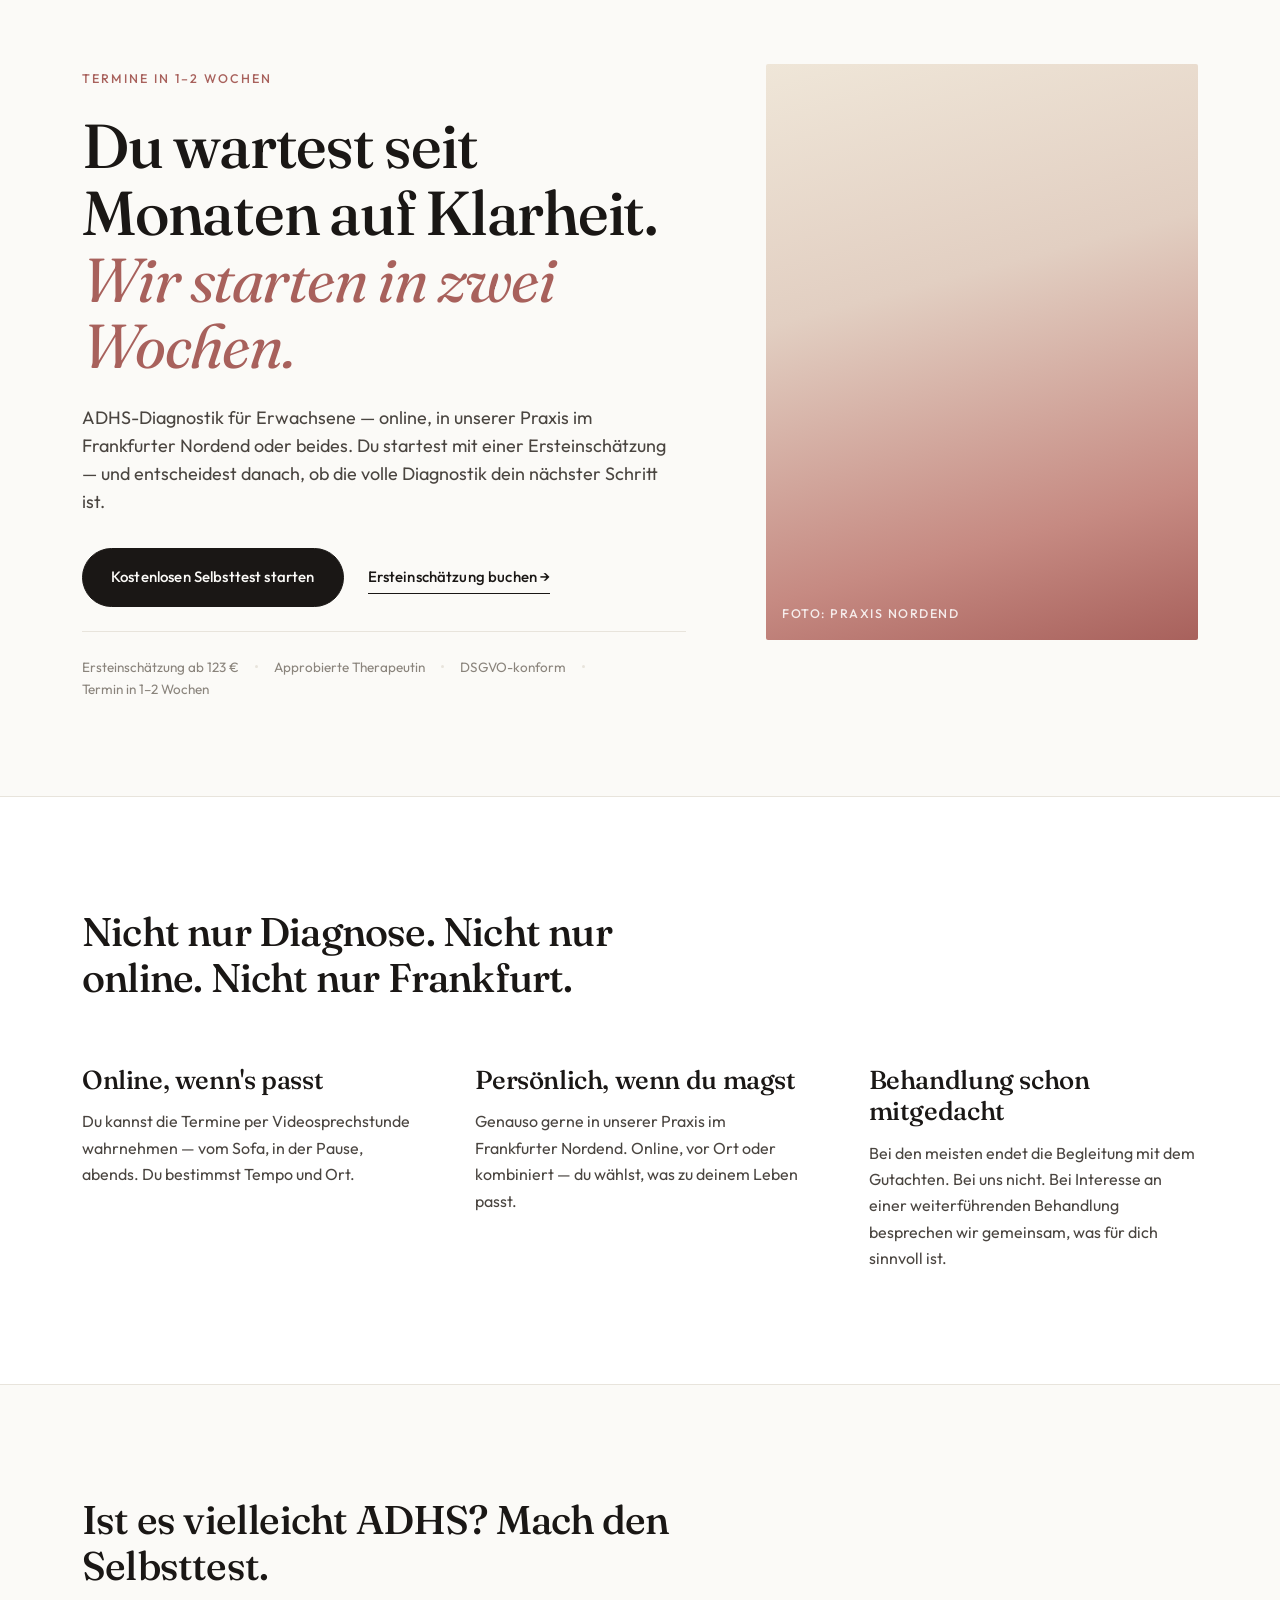
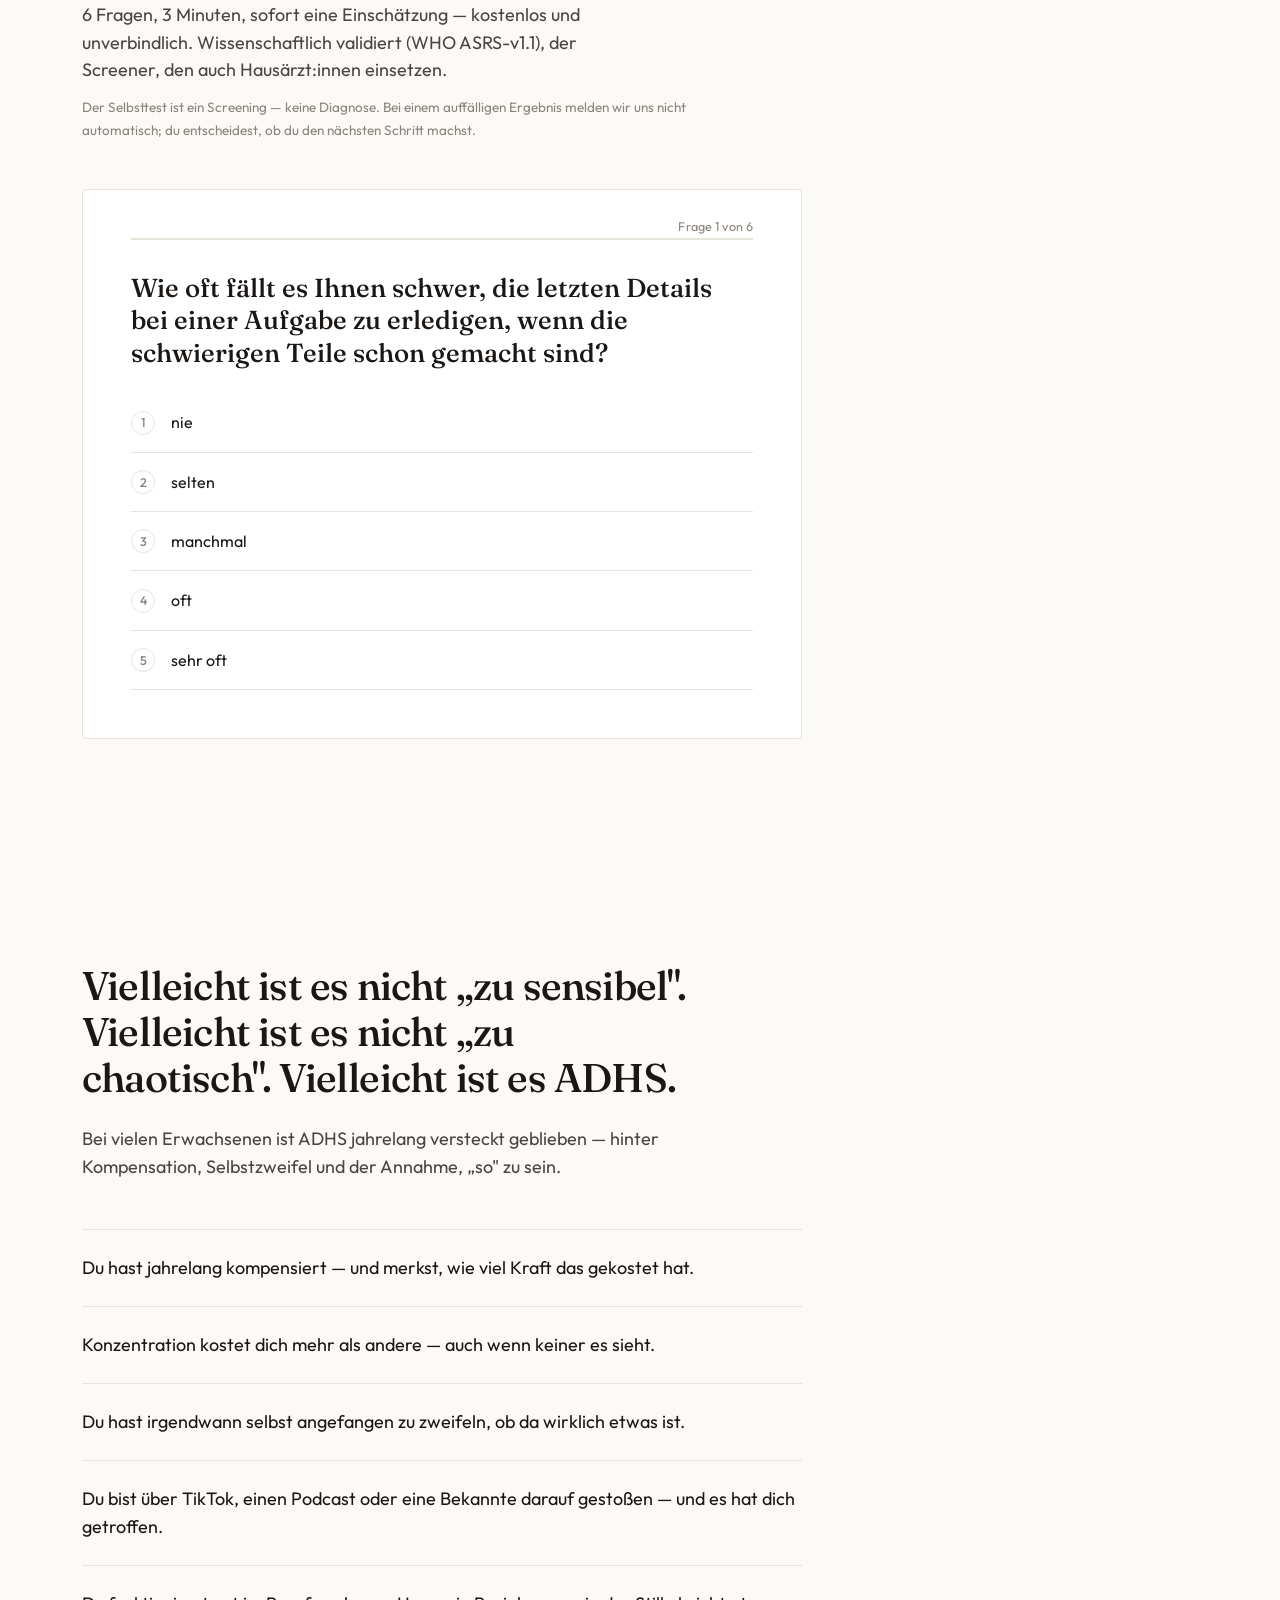
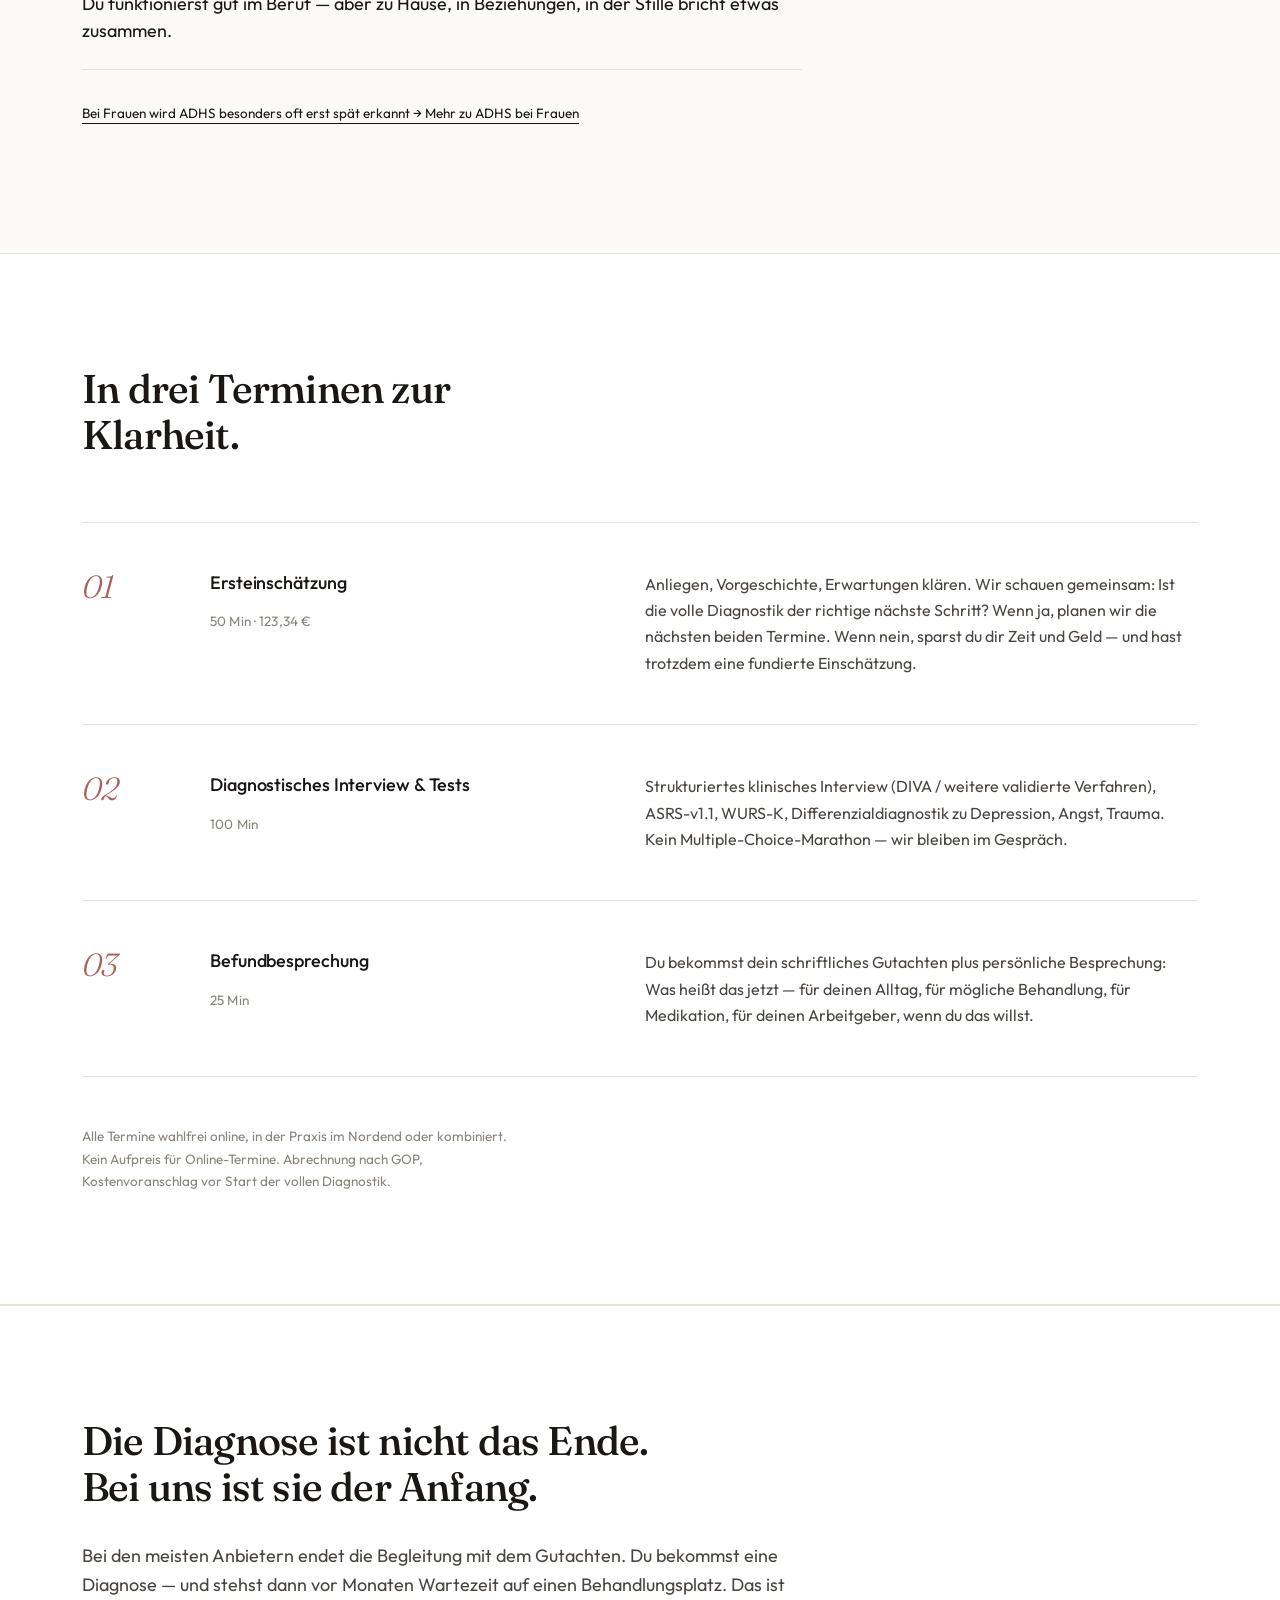
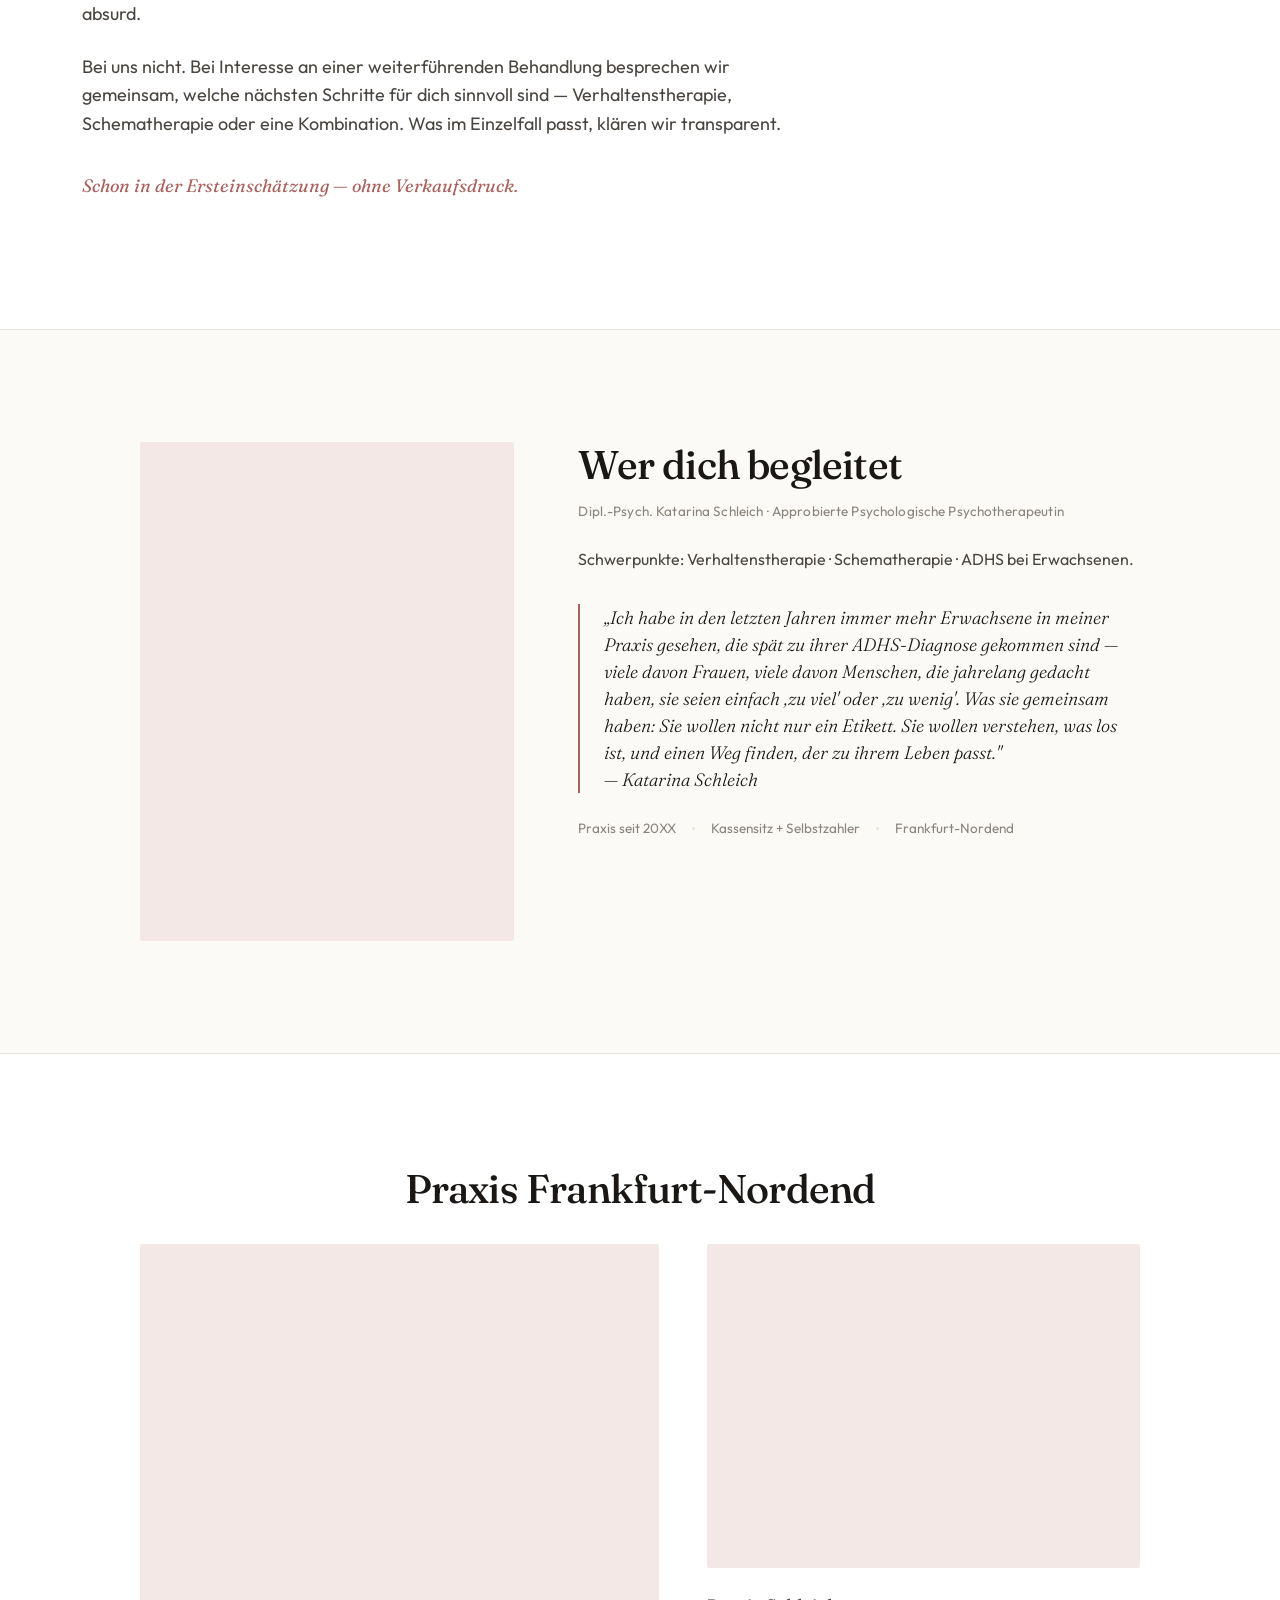
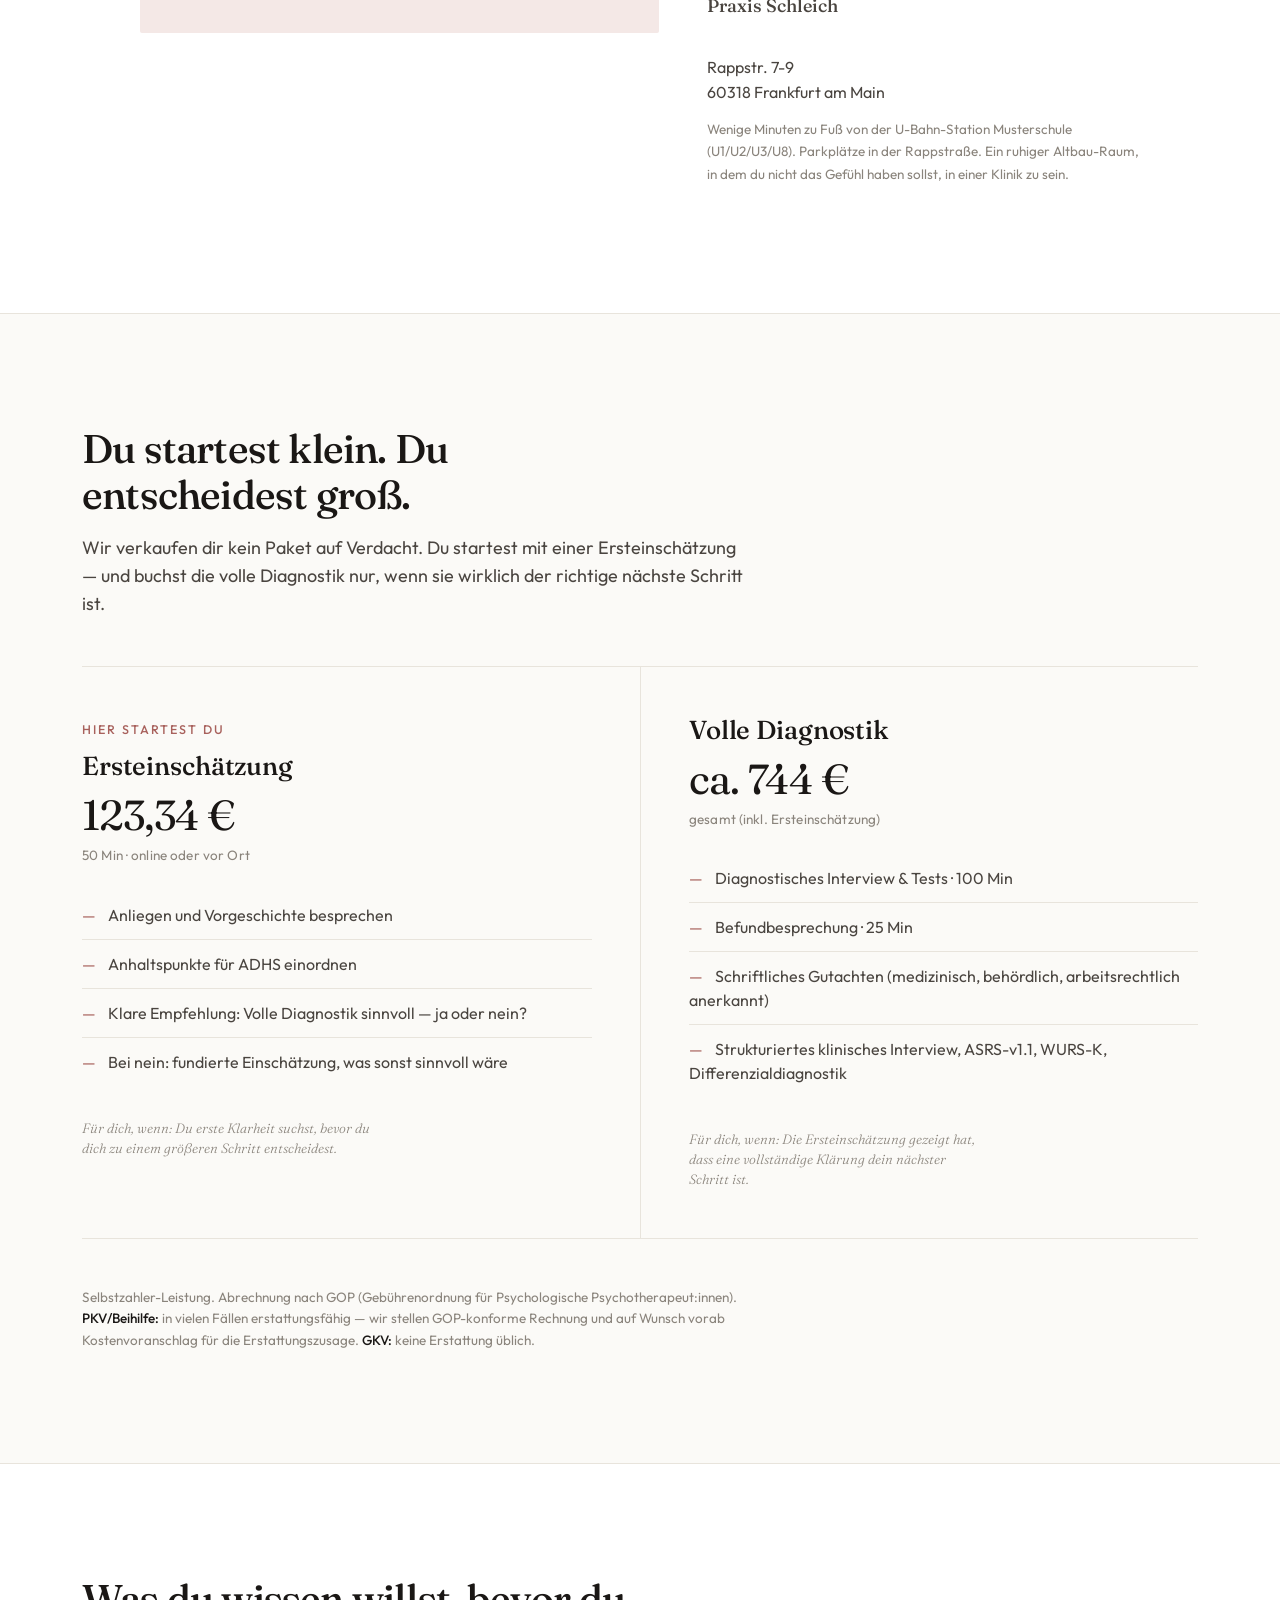
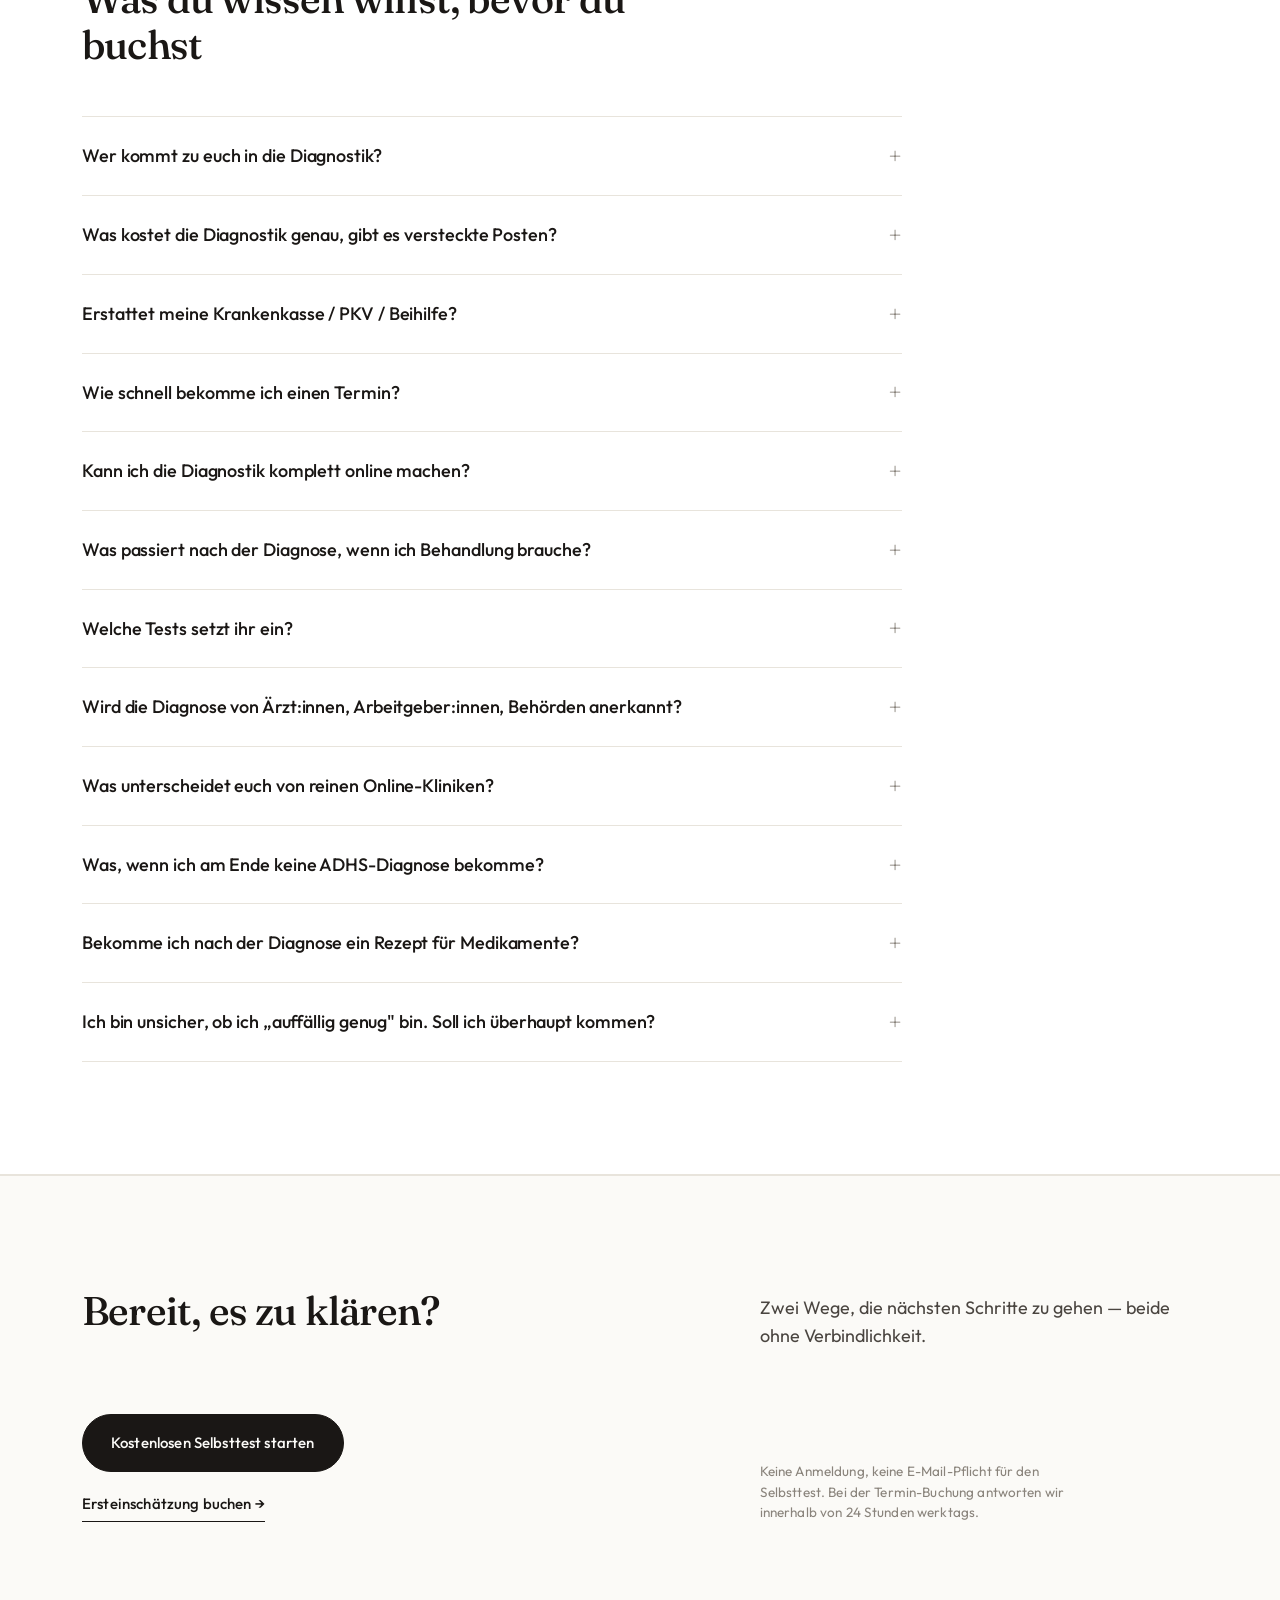
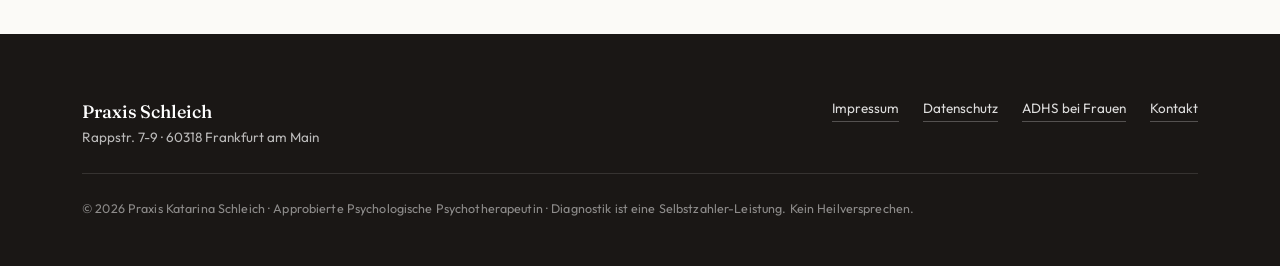
==== commit d3175fae: "fix(layout): process-step grid placement + drop emoji from hero pill Bug 1 — Process-Section broken:" ====
--- a/index.html
+++ b/index.html
@@ -96,7 +96,7 @@
       <div class="container">
         <div class="section-hero__grid">
           <div>
-            <span class="pill">⚡ Termine in 1–2 Wochen</span>
+            <span class="pill">Termine in 1–2 Wochen</span>
             <h1 id="hero-title" class="section-hero__title">Du wartest seit Monaten auf Klarheit. <span class="hl">Wir starten in zwei Wochen.</span></h1>
             <p class="section-hero__lead">ADHS-Diagnostik für Erwachsene — online, in unserer Praxis im Frankfurter Nordend oder beides. Du startest mit einer Ersteinschätzung — und entscheidest danach, ob die volle Diagnostik dein nächster Schritt ist.</p>
             <div class="section-hero__ctas">
--- a/styles.css
+++ b/styles.css
@@ -13,14 +13,14 @@
   --success: #16a34a;
 
   /* Type scale */
-  --fs-xs: 13px;
-  --fs-sm: 14px;
+  --fs-xs: 12.5px;
+  --fs-sm: 13.5px;
   --fs-base: 16px;
-  --fs-md: 18px;
-  --fs-lg: 22px;
-  --fs-xl: 28px;
-  --fs-2xl: 36px;
-  --fs-3xl: 48px;
+  --fs-md: 17px;
+  --fs-lg: 18px;
+  --fs-xl: clamp(22px, 2.4vw, 26px);
+  --fs-2xl: clamp(28px, 3.6vw, 40px);
+  --fs-3xl: clamp(38px, 5.2vw, 62px);
 
   /* Spacing (4px base) */
   --sp-1: 4px;
@@ -35,23 +35,27 @@
   --sp-24: 96px;
 
   /* Layout */
-  --container: 1120px;
-  --gutter: 24px;
+  --container: 1180px;
+  --gutter: 32px;
 
   /* Radii */
-  --radius-sm: 4px;
-  --radius-md: 8px;
-  --radius-lg: 12px;
+  --radius-sm: 2px;
+  --radius-md: 4px;
+  --radius-lg: 6px;
   --radius-pill: 999px;
 
   /* Section padding */
-  --section-py: 56px;
+  --section-py: 72px;
 }
 
 @media (min-width: 768px) {
   :root {
-    --section-py: 96px;
-  }
+    --section-py: 112px;
+    --gutter: 32px;
+  }
+}
+@media (max-width: 640px) {
+  :root { --gutter: 20px; }
 }
 
 html { scroll-behavior: smooth; }
@@ -77,23 +81,31 @@
   color: var(--text);
   font-family: "Fraunces", Georgia, "Times New Roman", serif;
   font-weight: 500;
-  line-height: 1.1;
+  line-height: 1.12;
   letter-spacing: -0.02em;
 }
-h1 { font-size: var(--fs-2xl); }
-h2 { font-size: var(--fs-xl); }
-h3 { font-size: var(--fs-lg); }
-@media (min-width: 768px) {
-  h1 { font-size: var(--fs-3xl); }
-  h2 { font-size: var(--fs-2xl); }
+h1 { font-size: var(--fs-3xl); line-height: 1.08; }
+h2 { font-size: var(--fs-2xl); line-height: 1.15; }
+h3 {
+  font-size: var(--fs-lg);
+  font-family: "Outfit", system-ui, sans-serif;
+  font-weight: 500;
+  line-height: 1.3;
+  letter-spacing: -0.005em;
 }
 p { margin: 0 0 var(--sp-4) 0; }
-a { color: var(--accent); text-decoration: none; }
-a:hover { text-decoration: underline; }
+a {
+  color: var(--text);
+  text-decoration: none;
+  border-bottom: 1px solid currentColor;
+  padding-bottom: 1px;
+  transition: color 0.2s ease, border-color 0.2s ease;
+}
+a:hover { color: var(--accent); border-color: var(--accent); }
 img { max-width: 100%; height: auto; display: block; }
 button { font: inherit; cursor: pointer; }
 ul, ol { padding-left: var(--sp-6); margin: 0 0 var(--sp-4) 0; }
-:focus-visible { outline: 2px solid var(--accent); outline-offset: 2px; }
+:focus-visible { outline: 2px solid var(--accent); outline-offset: 3px; }
 
 /* ===== Layout primitives ===== */
 .container {
@@ -102,210 +114,242 @@
   margin: 0 auto;
   padding: 0 var(--gutter);
 }
-.section {
-  padding: var(--section-py) 0;
-}
+.section { padding: var(--section-py) 0; }
 .section--soft {
   background: var(--bg-soft);
+  border-top: 1px solid var(--border);
+  border-bottom: 1px solid var(--border);
+}
+
+/* ===== Eyebrow (uppercase letterspaced accent label) ===== */
+.pill {
+  display: inline-block;
+  font-family: "Outfit", sans-serif;
+  font-size: var(--fs-xs);
+  font-weight: 500;
+  letter-spacing: 0.16em;
+  text-transform: uppercase;
+  color: var(--accent);
+  margin: 0 0 var(--sp-6);
+  border: 0;
+  padding: 0;
+  background: transparent;
+}
+
+/* ===== Highlight (hero phrase emphasis) ===== */
+.hl {
+  font-style: italic;
+  font-weight: 400;
+  color: var(--accent);
+  background: none;
+  padding: 0;
 }
 
 /* ===== Components: buttons ===== */
 .btn {
-  display: inline-block;
-  padding: 14px 24px;
-  border-radius: var(--radius-md);
-  font-size: var(--fs-sm);
-  font-weight: 600;
-  letter-spacing: 0.2px;
+  display: inline-flex;
+  align-items: center;
+  gap: 10px;
+  padding: 16px 28px;
+  border-radius: var(--radius-pill);
+  font-family: "Outfit", sans-serif;
+  font-size: 15px;
+  font-weight: 500;
+  letter-spacing: 0.01em;
   text-align: center;
   border: 1px solid transparent;
-  transition: opacity 0.15s ease, transform 0.15s ease;
-}
-.btn:hover { text-decoration: none; opacity: 0.92; }
-.btn:active { transform: translateY(1px); }
+  text-decoration: none;
+  cursor: pointer;
+  transition: transform 0.15s ease, background 0.2s ease, color 0.2s ease, border-color 0.2s ease;
+}
+.btn:hover { text-decoration: none; transform: translateY(-1px); }
+.btn:active { transform: translateY(0); }
 .btn--primary {
-  background: var(--accent);
-  color: #fff;
-}
+  background: var(--text);
+  color: var(--bg);
+  border-color: var(--text);
+}
+.btn--primary:hover { background: var(--accent); border-color: var(--accent); color: var(--bg); }
 .btn--secondary {
   background: transparent;
+  color: var(--text);
+  border: 0;
+  border-bottom: 1px solid var(--text);
+  border-radius: 0;
+  padding: 4px 0 4px 0;
+}
+.btn--secondary:hover {
   color: var(--accent);
-  border-color: var(--accent);
-}
-
-/* ===== Components: pill ===== */
-.pill {
-  display: inline-block;
-  background: var(--accent-soft);
-  color: var(--accent);
-  padding: 5px 12px;
-  border-radius: var(--radius-pill);
-  font-size: var(--fs-xs);
-  font-weight: 600;
-  margin-bottom: var(--sp-3);
-}
-
-/* ===== Components: highlight (hero underline) ===== */
-.hl {
-  background: linear-gradient(180deg, transparent 60%, var(--accent-highlight) 60%);
-  padding: 0 4px;
+  border-bottom-color: var(--accent);
+  transform: none;
 }
 
 /* ===== Section: Hero ===== */
-.section-hero {
-  padding: var(--sp-12) 0 var(--sp-16);
-}
+.section-hero { padding: var(--sp-12) 0 var(--sp-24); }
 @media (min-width: 768px) {
-  .section-hero { padding: var(--sp-20) 0; }
+  .section-hero { padding: var(--sp-16) 0 var(--sp-24); }
 }
 .section-hero__grid {
   display: grid;
   grid-template-columns: 1fr;
-  gap: var(--sp-8);
-  align-items: center;
-}
-@media (min-width: 768px) {
+  gap: var(--sp-12);
+  align-items: start;
+}
+@media (min-width: 920px) {
   .section-hero__grid {
-    grid-template-columns: 1.1fr 1fr;
-    gap: var(--sp-12);
+    grid-template-columns: 1.4fr 1fr;
+    gap: var(--sp-20);
   }
 }
 .section-hero__title {
-  margin-bottom: var(--sp-4);
+  margin: 0 0 var(--sp-6);
+  max-width: 18ch;
 }
 .section-hero__lead {
-  font-size: var(--fs-md);
-  color: var(--text-body);
-  margin-bottom: var(--sp-6);
-  max-width: 540px;
+  font-size: var(--fs-lg);
+  line-height: 1.55;
+  color: var(--text-body);
+  margin: 0 0 var(--sp-8);
+  max-width: 50ch;
 }
 .section-hero__ctas {
   display: flex;
   flex-wrap: wrap;
-  gap: var(--sp-3);
-  margin-bottom: var(--sp-6);
+  gap: var(--sp-6);
+  align-items: center;
+  margin-bottom: var(--sp-3);
 }
 .section-hero__trust {
   display: flex;
   flex-wrap: wrap;
-  gap: var(--sp-4);
-  padding-top: var(--sp-4);
+  align-items: center;
+  margin-top: var(--sp-6);
+  padding-top: var(--sp-6);
   border-top: 1px solid var(--border);
-  font-size: var(--fs-xs);
-  color: var(--text-muted);
-}
-.section-hero__trust span::before {
-  content: "✓ ";
-  color: var(--success);
-  font-weight: 700;
+  font-size: var(--fs-sm);
+  color: var(--text-muted);
+  gap: 0;
+}
+.section-hero__trust span { display: inline-flex; align-items: center; }
+.section-hero__trust span::before { content: none; }
+.section-hero__trust span:not(:last-child)::after {
+  content: "";
+  width: 3px;
+  height: 3px;
+  border-radius: 50%;
+  background: var(--border);
+  margin: 0 var(--sp-4);
+  display: inline-block;
 }
 .section-hero__photo {
-  aspect-ratio: 4/5;
-  background: linear-gradient(135deg, #F4E8E6 0%, #D4A8A2 100%);
-  border-radius: var(--radius-lg);
+  aspect-ratio: 3/4;
+  background: linear-gradient(165deg, #EFE6D8 0%, #E2CFC2 38%, #C68A82 78%, #A8615C 100%);
+  border-radius: var(--radius-sm);
   display: flex;
   align-items: flex-end;
   padding: var(--sp-4);
-  color: #fff;
+  color: rgba(255,255,255,0.85);
   font-size: var(--fs-xs);
-  letter-spacing: 0.5px;
+  letter-spacing: 0.12em;
   text-transform: uppercase;
-  font-weight: 600;
-}
-
-/* ===== Section: Value Prop (3 columns) ===== */
+  font-weight: 500;
+}
+
+/* ===== Section: Value Prop (3 columns — flat, no cards) ===== */
 .section-value__title {
-  text-align: center;
-  margin-bottom: var(--sp-12);
+  margin-bottom: var(--sp-16);
+  max-width: 24ch;
 }
 .section-value__cols {
   display: grid;
   grid-template-columns: 1fr;
-  gap: var(--sp-8);
+  gap: var(--sp-12);
 }
 @media (min-width: 768px) {
   .section-value__cols {
     grid-template-columns: repeat(3, 1fr);
-    gap: var(--sp-12);
-  }
-}
-.section-value__col {
-  text-align: left;
-}
+    gap: var(--sp-16);
+  }
+}
+.section-value__col { text-align: left; }
 .section-value__icon {
+  display: none; /* E3 reduces visual noise — no decorative icons */
+}
+.section-value__col h3 {
+  font-family: "Fraunces", serif;
+  font-weight: 500;
   font-size: var(--fs-xl);
+  line-height: 1.2;
+  letter-spacing: -0.015em;
+  margin: 0 0 var(--sp-3);
+}
+.section-value__col p {
+  font-size: var(--fs-base);
+  line-height: 1.65;
+  color: var(--text-body);
+  max-width: 36ch;
+  margin: 0;
+}
+
+/* ===== Section: ASRS Test (lightened card) ===== */
+.section-asrs__intro {
+  text-align: left;
+  max-width: 640px;
+  margin: 0 0 var(--sp-12);
+}
+.section-asrs__title { margin-bottom: var(--sp-3); }
+.section-asrs__sub {
+  color: var(--text-body);
+  font-size: var(--fs-lg);
+  line-height: 1.55;
   margin-bottom: var(--sp-3);
-  display: block;
-}
-.section-value__col h3 {
-  font-size: var(--fs-md);
-  margin-bottom: var(--sp-2);
-}
-
-/* ===== Section: ASRS Test ===== */
-.section-asrs {
-  background: var(--bg-soft);
-}
-.section-asrs__intro {
-  text-align: center;
-  max-width: 640px;
-  margin: 0 auto var(--sp-8);
-}
-.section-asrs__title {
-  margin-bottom: var(--sp-3);
-}
-.section-asrs__sub {
-  color: var(--text-body);
-  font-size: var(--fs-md);
-  margin-bottom: var(--sp-4);
+  max-width: 48ch;
 }
 .section-asrs__disclaimer {
-  font-size: var(--fs-xs);
-  color: var(--text-muted);
-  font-style: italic;
+  font-size: var(--fs-sm);
+  color: var(--text-muted);
+  font-style: normal;
+  margin: 0;
 }
 .asrs {
   max-width: 720px;
-  margin: 0 auto;
-  background: var(--bg);
+  margin: 0;
+  background: var(--bg-soft);
   border: 1px solid var(--border);
-  border-radius: var(--radius-lg);
+  border-radius: var(--radius-md);
   padding: var(--sp-8);
   min-height: 380px;
 }
-@media (min-width: 768px) {
-  .asrs { padding: var(--sp-12); }
-}
+@media (min-width: 768px) { .asrs { padding: var(--sp-12); } }
 .asrs__progress {
   position: relative;
-  height: 6px;
+  height: 2px;
   background: var(--border);
-  border-radius: var(--radius-pill);
+  border-radius: 0;
   margin-bottom: var(--sp-8);
   overflow: visible;
 }
 .asrs__progress-bar {
   height: 100%;
   background: var(--accent);
-  border-radius: var(--radius-pill);
+  border-radius: 0;
   transition: width 0.3s ease;
 }
 .asrs__progress-label {
   position: absolute;
-  top: -24px;
+  top: -22px;
   right: 0;
   font-size: var(--fs-xs);
   color: var(--text-muted);
-}
-.asrs__question {
-  border: 0;
-  padding: 0;
-  margin: 0;
-}
+  letter-spacing: 0.01em;
+}
+.asrs__question { border: 0; padding: 0; margin: 0; }
 .asrs__question-text {
   display: block;
-  font-size: var(--fs-md);
-  font-weight: 600;
+  font-family: "Fraunces", serif;
+  font-size: var(--fs-xl);
+  font-weight: 500;
+  line-height: 1.25;
   color: var(--text);
   margin-bottom: var(--sp-6);
   padding: 0;
@@ -313,237 +357,311 @@
 .asrs__options {
   display: grid;
   grid-template-columns: 1fr;
-  gap: var(--sp-2);
+  gap: 0;
 }
 .asrs__option {
   display: flex;
   align-items: center;
-  gap: var(--sp-3);
-  padding: var(--sp-3) var(--sp-4);
-  background: var(--bg);
-  border: 1px solid var(--border);
-  border-radius: var(--radius-md);
+  gap: var(--sp-4);
+  padding: var(--sp-4) 0;
+  background: transparent;
+  border: 0;
+  border-bottom: 1px solid var(--border);
+  border-radius: 0;
   text-align: left;
   font-size: var(--fs-base);
   color: var(--text);
-  transition: all 0.15s ease;
-}
-.asrs__option:hover {
-  border-color: var(--accent);
-  background: var(--accent-soft);
-}
+  transition: color 0.15s ease;
+  cursor: pointer;
+}
+.asrs__option:hover { color: var(--accent); background: transparent; }
 .asrs__option-letter {
   display: inline-flex;
   align-items: center;
   justify-content: center;
-  width: 28px;
-  height: 28px;
-  background: var(--bg-soft);
-  border-radius: var(--radius-pill);
+  width: 24px;
+  height: 24px;
+  background: transparent;
+  border: 1px solid var(--border);
+  border-radius: 50%;
   font-size: var(--fs-xs);
-  font-weight: 600;
+  font-weight: 500;
   color: var(--text-muted);
   flex-shrink: 0;
 }
 .asrs__option:hover .asrs__option-letter {
-  background: var(--accent);
-  color: #fff;
+  border-color: var(--accent);
+  background: transparent;
+  color: var(--accent);
 }
 
 /* Result screen */
-.asrs-result__headline {
-  margin-bottom: var(--sp-3);
-}
+.asrs-result__headline { margin-bottom: var(--sp-3); }
 .asrs-result__explanation {
   color: var(--text-body);
   margin-bottom: var(--sp-6);
 }
 .asrs-result__usp {
-  background: var(--accent-soft);
-  border-left: 4px solid var(--accent);
-  padding: var(--sp-6);
-  border-radius: var(--radius-md);
+  background: transparent;
+  border-left: 2px solid var(--accent);
+  padding: 0 0 0 var(--sp-6);
+  border-radius: 0;
   margin-bottom: var(--sp-6);
 }
 .asrs-result__usp h4 {
   margin-bottom: var(--sp-2);
-  font-size: var(--fs-md);
-}
-.asrs-result__link {
-  font-weight: 600;
-}
-.asrs-result__cta {
-  display: inline-block;
-}
-
-/* ===== Section: Spätdiagnose ===== */
+  font-size: var(--fs-lg);
+  font-family: "Fraunces", serif;
+  font-weight: 500;
+}
+.asrs-result__link { font-weight: 500; }
+.asrs-result__cta { display: inline-block; }
+
+/* ===== Section: Spätdiagnose (Pain) — hairline rows, no cards ===== */
 .section-pain__title {
-  text-align: center;
-  max-width: 720px;
-  margin: 0 auto var(--sp-8);
+  text-align: left;
+  max-width: 24ch;
+  margin: 0 0 var(--sp-6);
+}
+.section-pain__lead {
+  font-size: var(--fs-lg);
+  line-height: 1.55;
+  color: var(--text-body);
+  margin: 0 0 var(--sp-12);
+  max-width: 50ch;
 }
 .section-pain__list {
   max-width: 720px;
-  margin: 0 auto;
-  display: grid;
-  gap: var(--sp-4);
+  margin: 0;
   list-style: none;
   padding: 0;
+  display: flex;
+  flex-direction: column;
 }
 .section-pain__item {
-  background: var(--bg);
-  border: 1px solid var(--border);
-  border-radius: var(--radius-md);
-  padding: var(--sp-6);
-  font-size: var(--fs-md);
-  color: var(--text);
-}
+  background: transparent;
+  border: 0;
+  border-top: 1px solid var(--border);
+  border-radius: 0;
+  padding: var(--sp-6) 0;
+  font-size: var(--fs-lg);
+  line-height: 1.55;
+  color: var(--text);
+  font-family: "Outfit", sans-serif;
+  font-weight: 400;
+}
+.section-pain__item:last-child { border-bottom: 1px solid var(--border); }
 .section-pain__bridge {
-  text-align: center;
   margin-top: var(--sp-8);
-}
-
-/* ===== Section: Process ===== */
+  font-size: var(--fs-sm);
+  color: var(--text-muted);
+}
+.section-pain__bridge a { color: var(--text); }
+
+/* ===== Section: Process — numbered hairline rows ===== */
 .section-process__title {
-  text-align: center;
-  margin-bottom: var(--sp-12);
+  text-align: left;
+  margin: 0 0 var(--sp-16);
+  max-width: 18ch;
 }
 .section-process__steps {
+  display: flex;
+  flex-direction: column;
+  gap: 0;
+  counter-reset: step;
+  border-top: 1px solid var(--border);
+}
+@media (min-width: 768px) {
+  .section-process__steps {
+    flex-direction: column;
+    gap: 0;
+  }
+}
+.section-process__step {
+  position: relative;
+  padding: var(--sp-8) 0;
+  background: transparent;
+  border: 0;
+  border-bottom: 1px solid var(--border);
+  border-radius: 0;
+  counter-increment: step;
   display: grid;
   grid-template-columns: 1fr;
-  gap: var(--sp-6);
-  counter-reset: step;
-}
-@media (min-width: 768px) {
-  .section-process__steps {
-    grid-template-columns: repeat(3, 1fr);
-    gap: var(--sp-6);
-  }
-}
-.section-process__step {
-  position: relative;
-  padding: var(--sp-6);
-  background: var(--bg);
-  border: 1px solid var(--border);
-  border-radius: var(--radius-md);
-  counter-increment: step;
+  gap: var(--sp-3);
+}
+@media (min-width: 820px) {
+  .section-process__step {
+    grid-template-columns: 80px 1.4fr 2fr;
+    grid-template-rows: auto 1fr;
+    column-gap: var(--sp-12);
+    row-gap: var(--sp-2);
+    align-items: start;
+    padding: var(--sp-12) 0;
+  }
+  .section-process__step::before { grid-column: 1; grid-row: 1 / span 2; }
+  .section-process__step h3 { grid-column: 2; grid-row: 1; align-self: start; }
+  .section-process__step .duration { grid-column: 2; grid-row: 2; align-self: start; margin-top: var(--sp-1); }
+  .section-process__step p { grid-column: 3; grid-row: 1 / span 2; }
 }
 .section-process__step::before {
-  content: counter(step);
-  display: inline-flex;
-  align-items: center;
-  justify-content: center;
-  width: 32px;
-  height: 32px;
-  background: var(--accent);
-  color: #fff;
-  border-radius: var(--radius-pill);
-  font-weight: 700;
-  font-size: var(--fs-sm);
-  margin-bottom: var(--sp-3);
+  content: counter(step, decimal-leading-zero);
+  display: inline-block;
+  width: auto;
+  height: auto;
+  background: transparent;
+  color: var(--accent);
+  border-radius: 0;
+  font-family: "Fraunces", serif;
+  font-style: italic;
+  font-weight: 300;
+  font-size: 32px;
+  line-height: 1;
+  letter-spacing: -0.02em;
+  margin: 0;
 }
 .section-process__step h3 {
-  font-size: var(--fs-md);
-  margin-bottom: var(--sp-2);
+  font-family: "Outfit", sans-serif;
+  font-weight: 500;
+  font-size: var(--fs-lg);
+  line-height: 1.3;
+  color: var(--text);
+  margin: 0;
+  letter-spacing: -0.005em;
 }
 .section-process__step .duration {
   display: block;
-  font-size: var(--fs-xs);
-  color: var(--text-muted);
-  margin-bottom: var(--sp-2);
+  font-size: var(--fs-sm);
+  color: var(--text-muted);
+  margin-top: var(--sp-2);
+  letter-spacing: 0.01em;
+}
+.section-process__step p {
+  font-size: var(--fs-base);
+  line-height: 1.65;
+  color: var(--text-body);
+  margin: 0;
+  max-width: 54ch;
 }
 .section-process__note {
-  text-align: center;
-  margin-top: var(--sp-8);
-  font-size: var(--fs-sm);
-  color: var(--text-muted);
-}
-
-/* ===== Section: Anschluss ===== */
+  margin: var(--sp-12) 0 0;
+  font-size: var(--fs-sm);
+  color: var(--text-muted);
+  max-width: 50ch;
+}
+
+/* ===== Section: Anschluss — surface flip, not dark ===== */
 .section-anschluss {
-  background: var(--text);
-  color: #fff;
+  background: var(--bg-soft);
+  color: var(--text);
+  border-top: 1px solid var(--border);
+  border-bottom: 1px solid var(--border);
 }
 .section-anschluss h2,
-.section-anschluss h3 {
-  color: #fff;
-}
+.section-anschluss h3 { color: var(--text); }
 .section-anschluss__inner {
   max-width: 720px;
-  margin: 0 auto;
-  text-align: center;
+  margin: 0;
+  text-align: left;
 }
 .section-anschluss__title {
-  margin-bottom: var(--sp-6);
+  margin: 0 0 var(--sp-8);
+  max-width: 24ch;
 }
 .section-anschluss__body {
-  font-size: var(--fs-md);
-  color: rgba(255,255,255,0.85);
-  margin-bottom: var(--sp-4);
-  text-align: left;
-}
-.section-anschluss__body strong {
-  color: #fff;
-}
+  font-size: var(--fs-lg);
+  line-height: 1.6;
+  color: var(--text-body);
+  margin: 0 0 var(--sp-6);
+  text-align: left;
+}
+.section-anschluss__body strong { color: var(--text); font-weight: 500; }
 .section-anschluss__close {
   font-style: italic;
-  color: rgba(255,255,255,0.7);
-  font-size: var(--fs-sm);
-  margin-top: var(--sp-6);
+  font-family: "Fraunces", serif;
+  font-weight: 400;
+  color: var(--accent);
+  font-size: var(--fs-lg);
+  margin-top: var(--sp-8);
 }
 
 /* ===== Section: Therapeutin ===== */
 .section-therapeut__grid {
   display: grid;
   grid-template-columns: 1fr;
-  gap: var(--sp-8);
-  align-items: center;
-  max-width: 960px;
+  gap: var(--sp-12);
+  align-items: start;
+  max-width: 1000px;
   margin: 0 auto;
 }
 @media (min-width: 768px) {
   .section-therapeut__grid {
-    grid-template-columns: 1fr 1.4fr;
-    gap: var(--sp-12);
+    grid-template-columns: 1fr 1.5fr;
+    gap: var(--sp-16);
   }
 }
 .section-therapeut__photo {
   width: 100%;
-  aspect-ratio: 1/1;
+  aspect-ratio: 3/4;
   object-fit: cover;
-  border-radius: var(--radius-lg);
-  background: var(--bg-soft);
+  border-radius: var(--radius-sm);
+  background: var(--accent-soft);
 }
 .section-therapeut__title {
-  margin-bottom: var(--sp-2);
+  margin: 0 0 var(--sp-3);
+  max-width: 16ch;
 }
 .section-therapeut__role {
   display: block;
   color: var(--text-muted);
   font-size: var(--fs-sm);
-  margin-bottom: var(--sp-4);
+  letter-spacing: 0.01em;
+  margin-bottom: var(--sp-6);
+}
+.section-therapeut__grid blockquote {
+  margin: var(--sp-8) 0 0;
+  padding: 0 0 0 var(--sp-6);
+  border-left: 2px solid var(--accent);
+  font-family: "Fraunces", serif;
+  font-style: italic;
+  font-weight: 300;
+  font-size: var(--fs-lg);
+  line-height: 1.5;
+  color: var(--text);
 }
 .section-therapeut__meta {
   list-style: none;
   padding: 0;
-  margin: var(--sp-4) 0 0;
-  font-size: var(--fs-sm);
-  color: var(--text-muted);
-  display: grid;
-  gap: var(--sp-2);
+  margin: var(--sp-6) 0 0;
+  font-size: var(--fs-sm);
+  color: var(--text-muted);
+  display: flex;
+  flex-wrap: wrap;
+  gap: 0;
+}
+.section-therapeut__meta li { display: inline-flex; align-items: center; }
+.section-therapeut__meta li:not(:last-child)::after {
+  content: "";
+  width: 3px;
+  height: 3px;
+  border-radius: 50%;
+  background: var(--border);
+  margin: 0 var(--sp-4);
+  display: inline-block;
 }
 
 /* ===== Section: Praxis ===== */
 .section-praxis__grid {
   display: grid;
   grid-template-columns: 1fr;
-  gap: var(--sp-6);
-  max-width: 960px;
+  gap: var(--sp-8);
+  max-width: 1000px;
   margin: 0 auto;
+  align-items: start;
 }
 @media (min-width: 768px) {
   .section-praxis__grid {
     grid-template-columns: 1.2fr 1fr;
+    gap: var(--sp-12);
   }
 }
 .section-praxis__photo,
@@ -551,130 +669,178 @@
   width: 100%;
   aspect-ratio: 4/3;
   object-fit: cover;
-  border-radius: var(--radius-md);
-  background: var(--bg-soft);
+  border-radius: var(--radius-sm);
+  background: var(--accent-soft);
 }
 .section-praxis__address {
   font-style: normal;
-  margin-top: var(--sp-4);
-  font-size: var(--fs-md);
-}
-
-/* ===== Section: Pricing ===== */
+  margin-top: var(--sp-6);
+  font-size: var(--fs-base);
+  line-height: 1.6;
+}
+.section-praxis__address strong {
+  display: block;
+  font-family: "Fraunces", serif;
+  font-weight: 500;
+  font-size: var(--fs-lg);
+  margin-bottom: var(--sp-2);
+}
+
+/* ===== Section: Pricing — flat, hairline-separated ===== */
 .section-pricing__title {
-  text-align: center;
-  margin-bottom: var(--sp-12);
+  text-align: left;
+  margin: 0 0 var(--sp-4);
+  max-width: 22ch;
+}
+.section-pricing__lead {
+  text-align: left;
+  max-width: 56ch;
+  margin: 0 0 var(--sp-12);
+  font-size: var(--fs-lg);
+  line-height: 1.55;
+  color: var(--text-body);
 }
 .section-pricing__cards {
   display: grid;
   grid-template-columns: 1fr;
-  gap: var(--sp-6);
-  max-width: 880px;
-  margin: 0 auto;
+  gap: 0;
+  max-width: 100%;
+  margin: 0;
+  border-top: 1px solid var(--border);
 }
 @media (min-width: 768px) {
   .section-pricing__cards {
     grid-template-columns: 1fr 1fr;
+    gap: 0;
+    border-top: 1px solid var(--border);
   }
 }
 .pricing-card {
-  background: var(--bg);
-  border: 1px solid var(--border);
-  border-radius: var(--radius-lg);
-  padding: var(--sp-8);
+  background: transparent;
+  border: 0;
+  border-bottom: 1px solid var(--border);
+  border-radius: 0;
+  padding: var(--sp-12) 0;
   position: relative;
 }
+@media (min-width: 768px) {
+  .pricing-card {
+    padding: var(--sp-12) var(--sp-12) var(--sp-12) 0;
+  }
+  .pricing-card + .pricing-card {
+    padding-left: var(--sp-12);
+    padding-right: 0;
+    border-left: 1px solid var(--border);
+  }
+}
 .pricing-card--featured {
-  border-color: var(--accent);
-  box-shadow:
-    inset 0 1px 0 rgba(255, 255, 255, 0.6),
-    0 12px 32px -16px rgba(168, 97, 92, 0.22);
+  border-color: var(--border);
+  box-shadow: none;
 }
 .pricing-card__badge {
-  position: absolute;
-  top: -12px;
-  right: var(--sp-6);
-  background: var(--accent);
-  color: #fff;
-  padding: 4px 12px;
-  border-radius: var(--radius-pill);
+  position: static;
+  display: inline-block;
+  background: transparent;
+  color: var(--accent);
+  padding: 0;
+  border-radius: 0;
+  font-family: "Outfit", sans-serif;
   font-size: var(--fs-xs);
-  font-weight: 600;
+  font-weight: 500;
+  letter-spacing: 0.16em;
+  text-transform: uppercase;
+  margin: 0 0 var(--sp-3);
 }
 .pricing-card__name {
-  font-size: var(--fs-md);
-  margin-bottom: var(--sp-2);
+  font-family: "Fraunces", serif;
+  font-weight: 500;
+  font-size: var(--fs-xl);
+  line-height: 1.2;
+  margin: 0 0 var(--sp-3);
+  color: var(--text);
 }
 .pricing-card__price {
-  font-size: var(--fs-2xl);
-  font-weight: 700;
-  color: var(--text);
-  margin-bottom: var(--sp-4);
+  font-family: "Fraunces", serif;
+  font-size: clamp(32px, 3.6vw, 42px);
+  font-weight: 400;
+  letter-spacing: -0.02em;
+  color: var(--text);
+  margin: 0 0 var(--sp-2);
+  line-height: 1;
+}
+.pricing-card__meta {
+  margin: 0 0 var(--sp-6);
+  font-size: var(--fs-sm);
+  color: var(--text-muted);
+  letter-spacing: 0.01em;
 }
 .pricing-card__list {
   list-style: none;
   padding: 0;
-  margin: 0 0 var(--sp-6);
+  margin: 0 0 var(--sp-8);
 }
 .pricing-card__list li {
-  padding: var(--sp-2) 0;
-  font-size: var(--fs-sm);
+  padding: var(--sp-3) 0;
+  font-size: var(--fs-base);
   color: var(--text-body);
   border-bottom: 1px solid var(--border);
-}
+  line-height: 1.5;
+}
+.pricing-card__list li:last-child { border-bottom: 0; }
 .pricing-card__list li::before {
-  content: "✓";
-  color: var(--success);
-  font-weight: 700;
-  margin-right: var(--sp-2);
+  content: "—";
+  color: var(--accent);
+  font-weight: 400;
+  margin-right: var(--sp-3);
 }
 .pricing-card__target {
-  font-size: var(--fs-xs);
+  font-size: var(--fs-sm);
   color: var(--text-muted);
   font-style: italic;
-}
-.section-pricing__lead {
-  text-align: center;
-  max-width: 60ch;
-  margin: 0 auto var(--sp-8);
-  color: var(--text-body);
-}
-.pricing-card__meta {
-  margin: 0 0 var(--sp-3);
-  font-size: var(--fs-sm);
-  color: var(--text-muted);
+  font-family: "Fraunces", serif;
+  font-weight: 300;
+  line-height: 1.5;
+  margin: 0;
+  max-width: 36ch;
 }
 .section-pricing__note {
   max-width: 720px;
-  margin: var(--sp-6) auto 0;
-  text-align: center;
-  font-size: var(--fs-xs);
-  color: var(--text-muted);
-}
+  margin: var(--sp-12) 0 0;
+  text-align: left;
+  font-size: var(--fs-sm);
+  color: var(--text-muted);
+  line-height: 1.6;
+}
+.section-pricing__note strong { color: var(--text); font-weight: 500; }
 
 /* ===== Section: FAQ ===== */
 .section-faq__title {
-  text-align: center;
-  margin-bottom: var(--sp-8);
+  text-align: left;
+  margin: 0 0 var(--sp-12);
+  max-width: 24ch;
 }
 .section-faq__list {
-  max-width: 720px;
-  margin: 0 auto;
+  max-width: 820px;
+  margin: 0;
+  border-top: 1px solid var(--border);
 }
 .faq-item {
   border-bottom: 1px solid var(--border);
-  padding: var(--sp-3) 0;
+  padding: 0;
 }
 .faq-item summary {
   cursor: pointer;
   list-style: none;
-  font-size: var(--fs-md);
-  font-weight: 600;
-  color: var(--text);
-  padding: var(--sp-3) 0;
+  font-family: "Outfit", sans-serif;
+  font-size: var(--fs-lg);
+  font-weight: 500;
+  color: var(--text);
+  padding: var(--sp-6) var(--sp-12) var(--sp-6) 0;
   position: relative;
-  padding-right: var(--sp-8);
-}
+  letter-spacing: -0.005em;
+  transition: color 0.2s ease;
+}
+.faq-item summary:hover { color: var(--accent); }
 .faq-item summary::-webkit-details-marker { display: none; }
 .faq-item summary::after {
   content: "+";
@@ -682,74 +848,131 @@
   right: 0;
   top: 50%;
   transform: translateY(-50%);
-  font-size: var(--fs-lg);
+  font-family: "Fraunces", serif;
+  font-weight: 300;
+  font-size: 26px;
+  color: var(--text-muted);
+  transition: color 0.2s ease, transform 0.2s ease;
+}
+.faq-item[open] summary::after {
+  content: "−";
   color: var(--accent);
-  font-weight: 400;
-}
-.faq-item[open] summary::after { content: "−"; }
+}
 .faq-item__body {
-  padding: 0 0 var(--sp-3);
-  color: var(--text-body);
-}
-
-/* ===== Section: Final CTA ===== */
+  padding: 0 0 var(--sp-8);
+  color: var(--text-body);
+  font-size: var(--fs-base);
+  line-height: 1.65;
+  max-width: 60ch;
+}
+.faq-item__body em { font-style: italic; color: var(--text-muted); }
+.faq-item__body strong { color: var(--text); font-weight: 500; }
+.faq-item__body a { color: var(--text); }
+
+/* ===== Section: Final CTA — light, hairline-framed (E3-style CTA anchor) ===== */
 .section-cta {
-  background: var(--accent);
-  color: #fff;
-  text-align: center;
+  background: var(--bg);
+  color: var(--text);
+  text-align: left;
+  border-top: 1px solid var(--border);
+}
+.section-cta .container {
+  display: grid;
+  grid-template-columns: 1fr;
+  gap: var(--sp-8);
+  align-items: end;
+}
+@media (min-width: 780px) {
+  .section-cta .container {
+    grid-template-columns: 1.4fr 1fr;
+    gap: var(--sp-16);
+  }
 }
 .section-cta h2 {
-  color: #fff;
-  margin-bottom: var(--sp-3);
+  color: var(--text);
+  margin: 0 0 var(--sp-4);
+  max-width: 18ch;
 }
 .section-cta__sub {
-  color: rgba(255,255,255,0.85);
-  font-size: var(--fs-md);
-  margin-bottom: var(--sp-8);
+  color: var(--text-body);
+  font-size: var(--fs-lg);
+  line-height: 1.55;
+  margin: 0;
+  max-width: 40ch;
 }
 .section-cta__buttons {
   display: flex;
-  justify-content: center;
-  flex-wrap: wrap;
-  gap: var(--sp-3);
+  flex-direction: column;
+  align-items: flex-start;
+  gap: var(--sp-4);
 }
 .section-cta .btn--primary {
-  background: #fff;
-  color: var(--accent);
+  background: var(--text);
+  color: var(--bg);
+  border-color: var(--text);
+}
+.section-cta .btn--primary:hover {
+  background: var(--accent);
+  border-color: var(--accent);
+  color: var(--bg);
 }
 .section-cta .btn--secondary {
-  border-color: #fff;
-  color: #fff;
+  background: transparent;
+  color: var(--text);
+  border: 0;
+  border-bottom: 1px solid var(--text);
+  border-radius: 0;
+  padding: 4px 0;
 }
 .section-cta__reassurance {
-  margin-top: var(--sp-4);
-  font-size: var(--fs-sm);
-  color: rgba(255, 255, 255, 0.75);
-  text-align: center;
+  margin: 0;
+  font-size: var(--fs-sm);
+  color: var(--text-muted);
+  text-align: left;
+  letter-spacing: 0.01em;
+  line-height: 1.5;
+  max-width: 36ch;
 }
 
 /* ===== Footer ===== */
 .site-footer {
   background: var(--text);
-  color: rgba(255,255,255,0.7);
-  padding: var(--sp-8) 0;
-  font-size: var(--fs-sm);
-}
-.site-footer a { color: rgba(255,255,255,0.85); }
-.site-footer a:hover { color: #fff; }
+  color: rgba(255, 255, 255, 0.7);
+  padding: var(--sp-16) 0 var(--sp-8);
+  font-size: var(--fs-sm);
+  line-height: 1.6;
+}
+.site-footer a {
+  color: rgba(255, 255, 255, 0.85);
+  border-bottom: 1px solid rgba(255, 255, 255, 0.25);
+}
+.site-footer a:hover {
+  color: #fff;
+  border-bottom-color: rgba(255, 255, 255, 0.6);
+}
 .site-footer__grid {
   display: flex;
   flex-wrap: wrap;
-  gap: var(--sp-6);
+  gap: var(--sp-8);
   justify-content: space-between;
   align-items: start;
+}
+.site-footer__grid strong {
+  font-family: "Fraunces", serif;
+  font-weight: 500;
+  font-size: var(--fs-lg);
+  letter-spacing: -0.005em;
 }
 .site-footer__nav {
   display: flex;
   flex-wrap: wrap;
-  gap: var(--sp-4);
+  gap: var(--sp-6);
 }
 .site-footer__legal {
+  margin-top: var(--sp-12);
+  padding-top: var(--sp-6);
+  border-top: 1px solid rgba(255, 255, 255, 0.12);
   font-size: var(--fs-xs);
-  color: rgba(255,255,255,0.5);
-}
+  color: rgba(255, 255, 255, 0.5);
+  letter-spacing: 0.01em;
+}
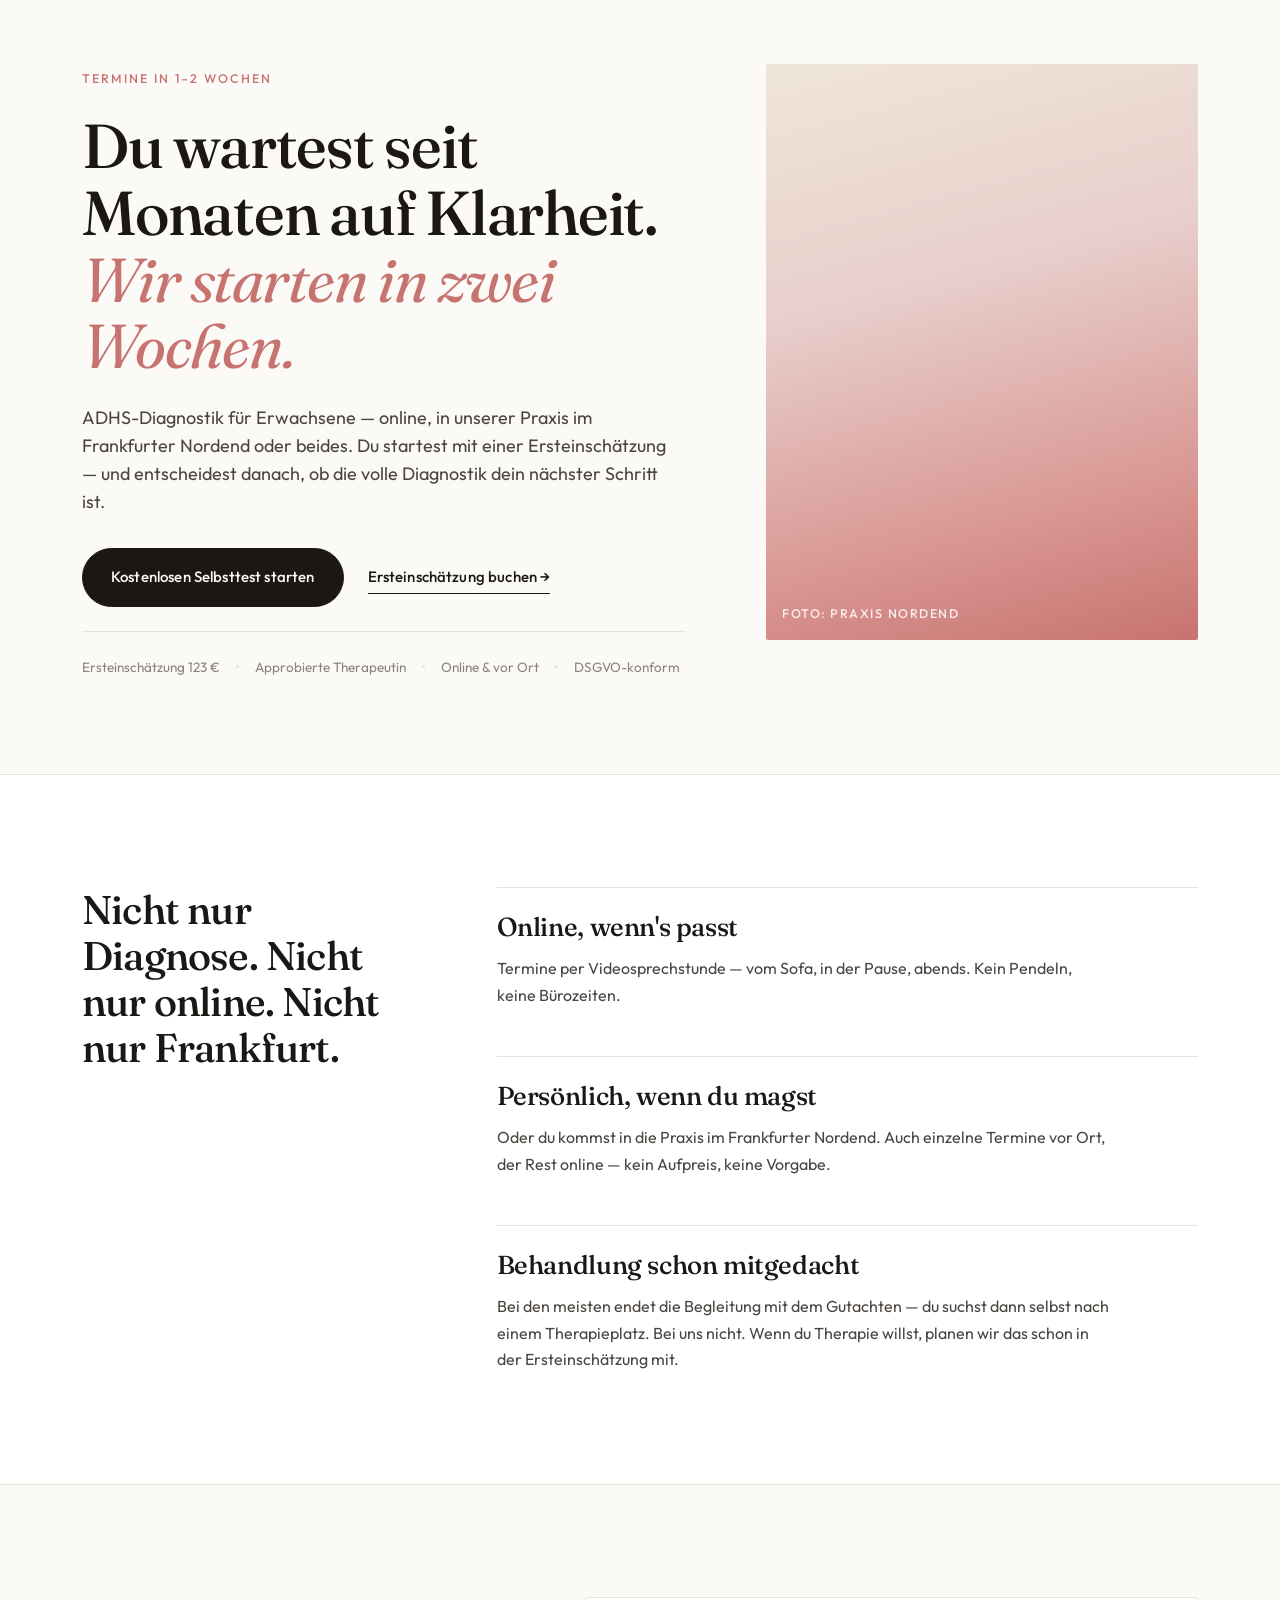
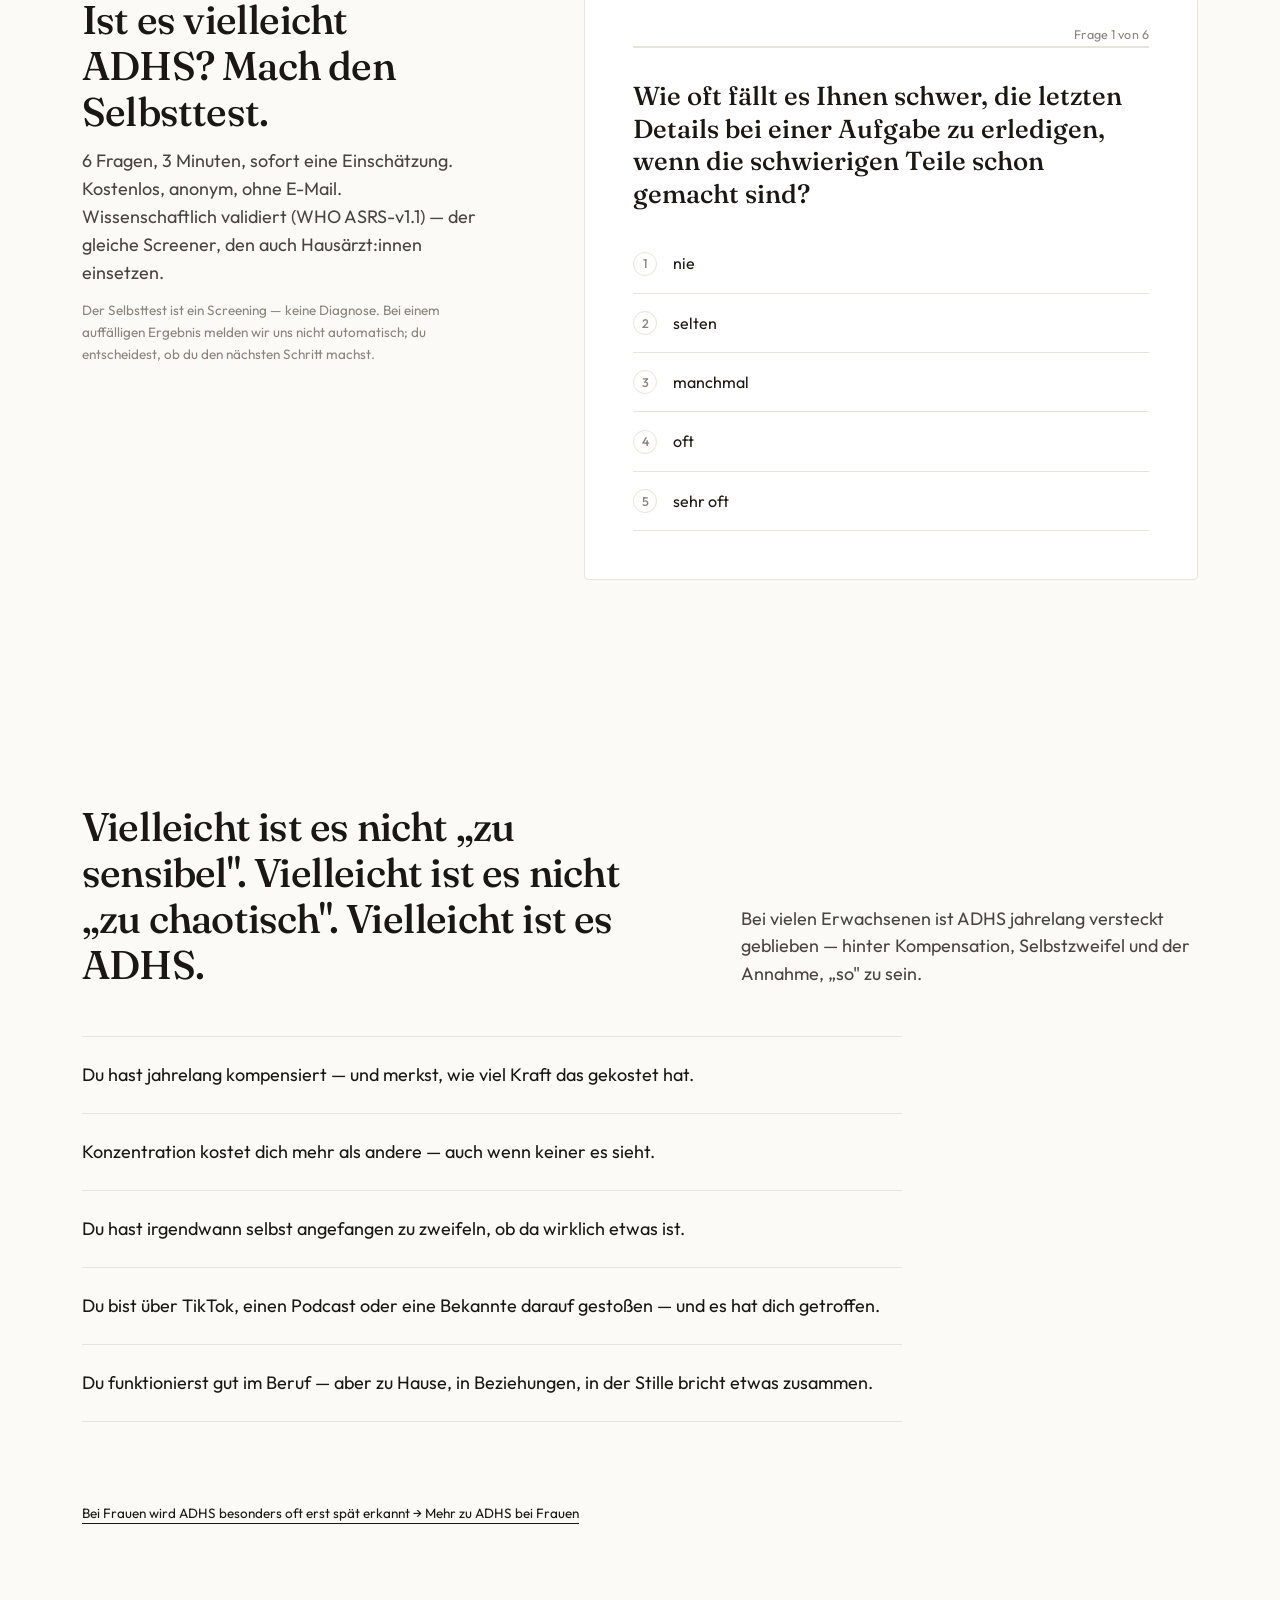
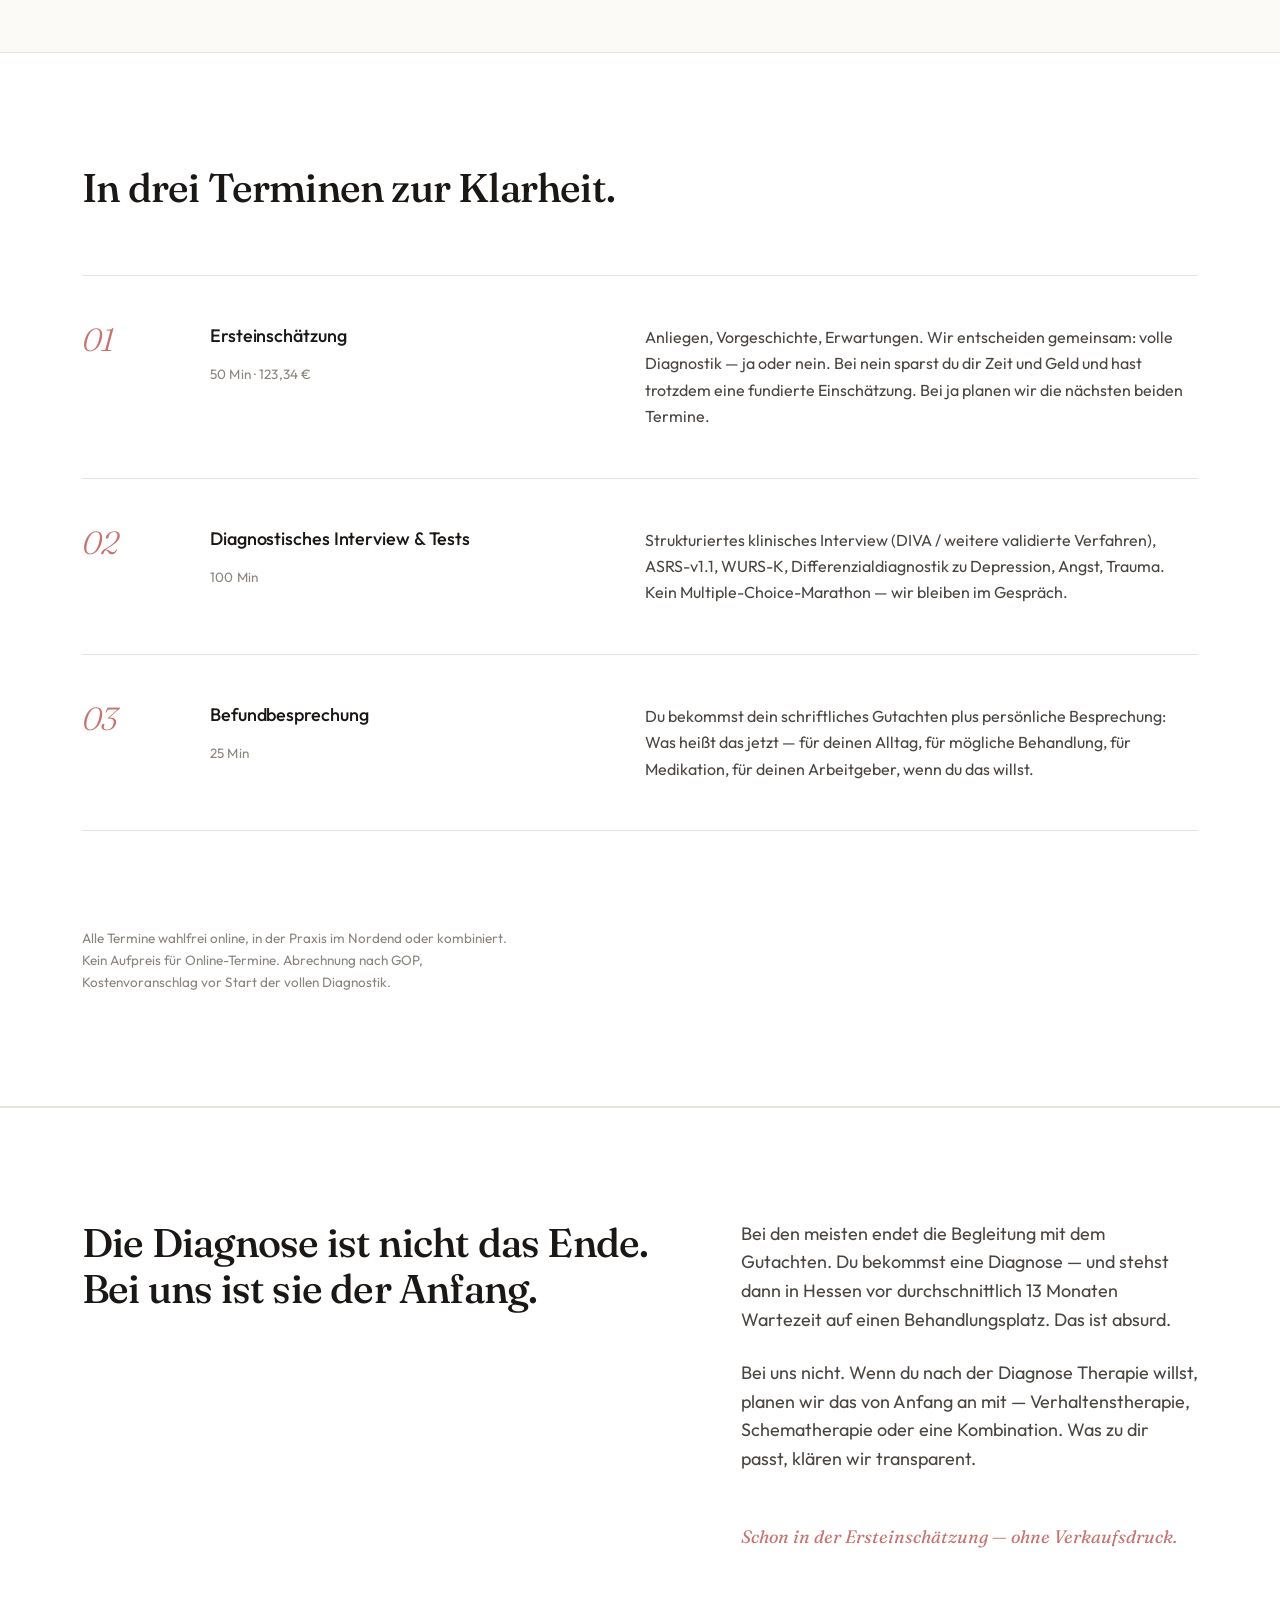
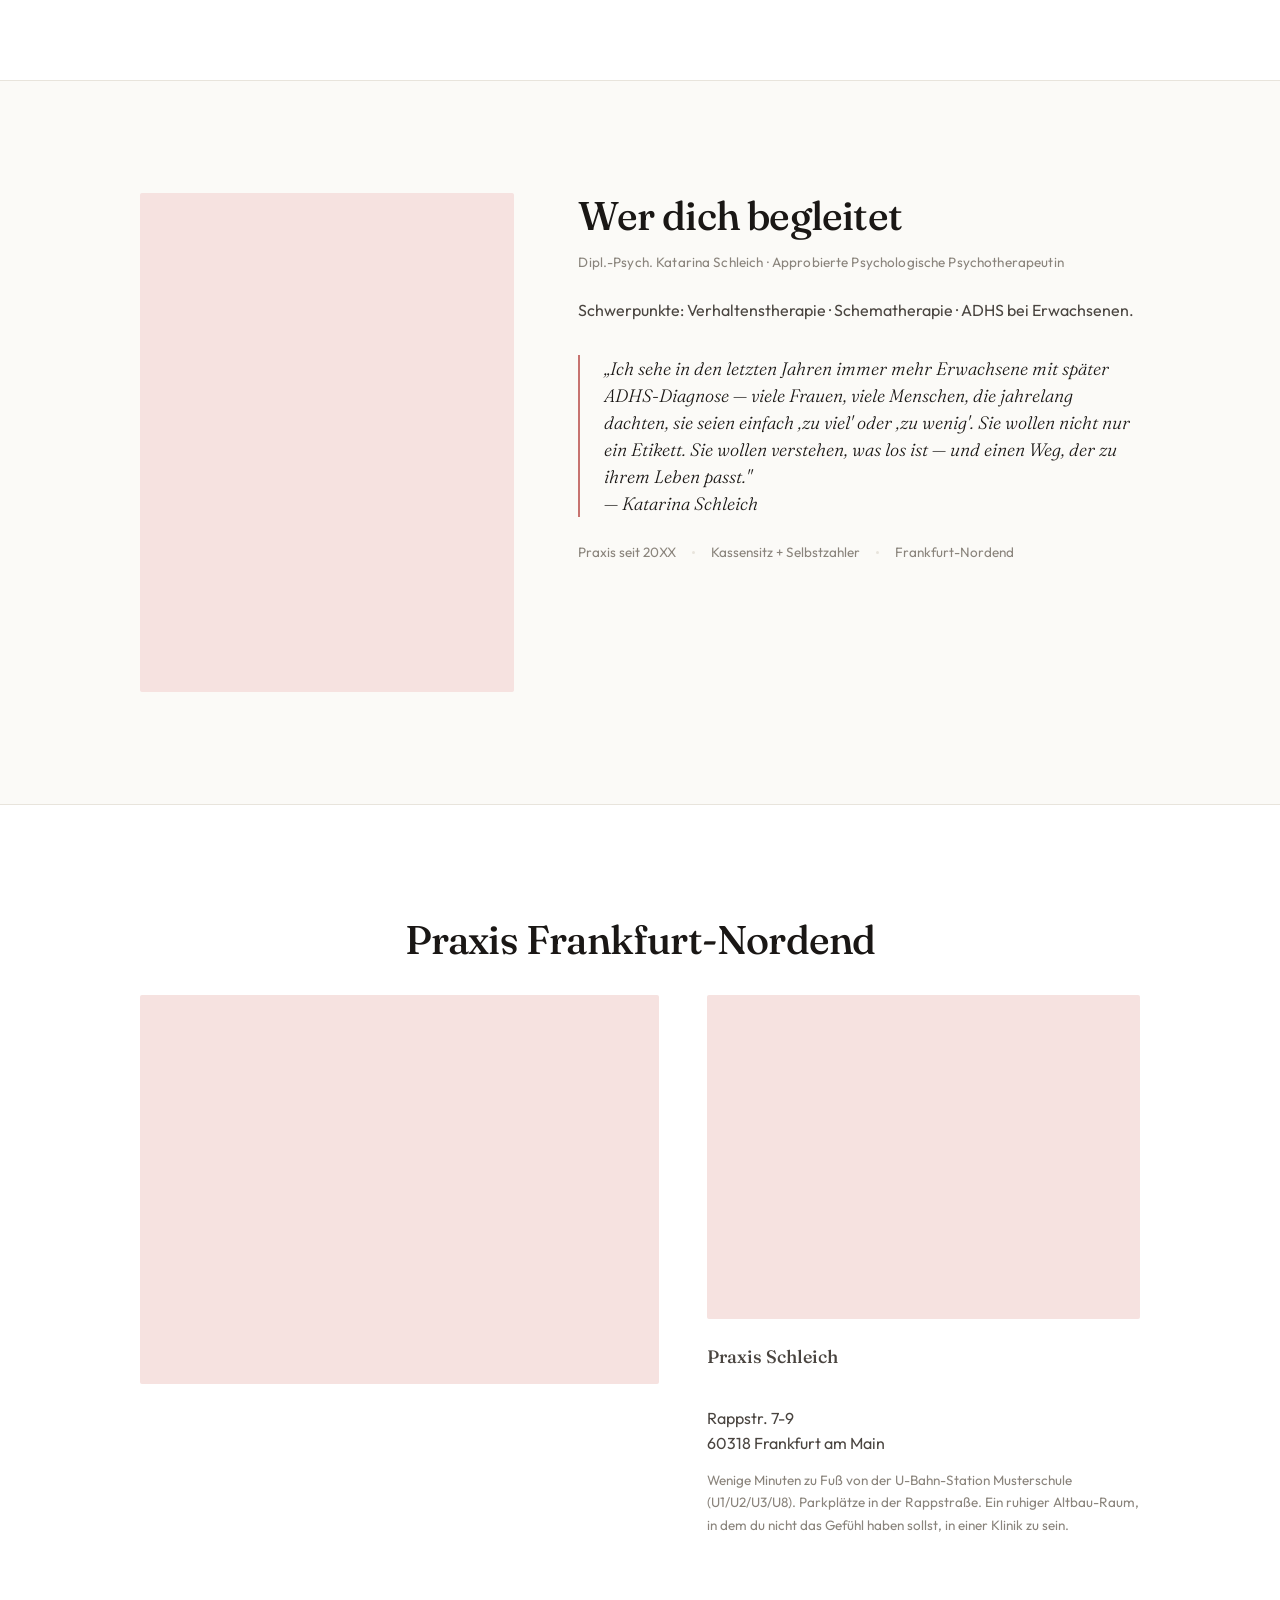
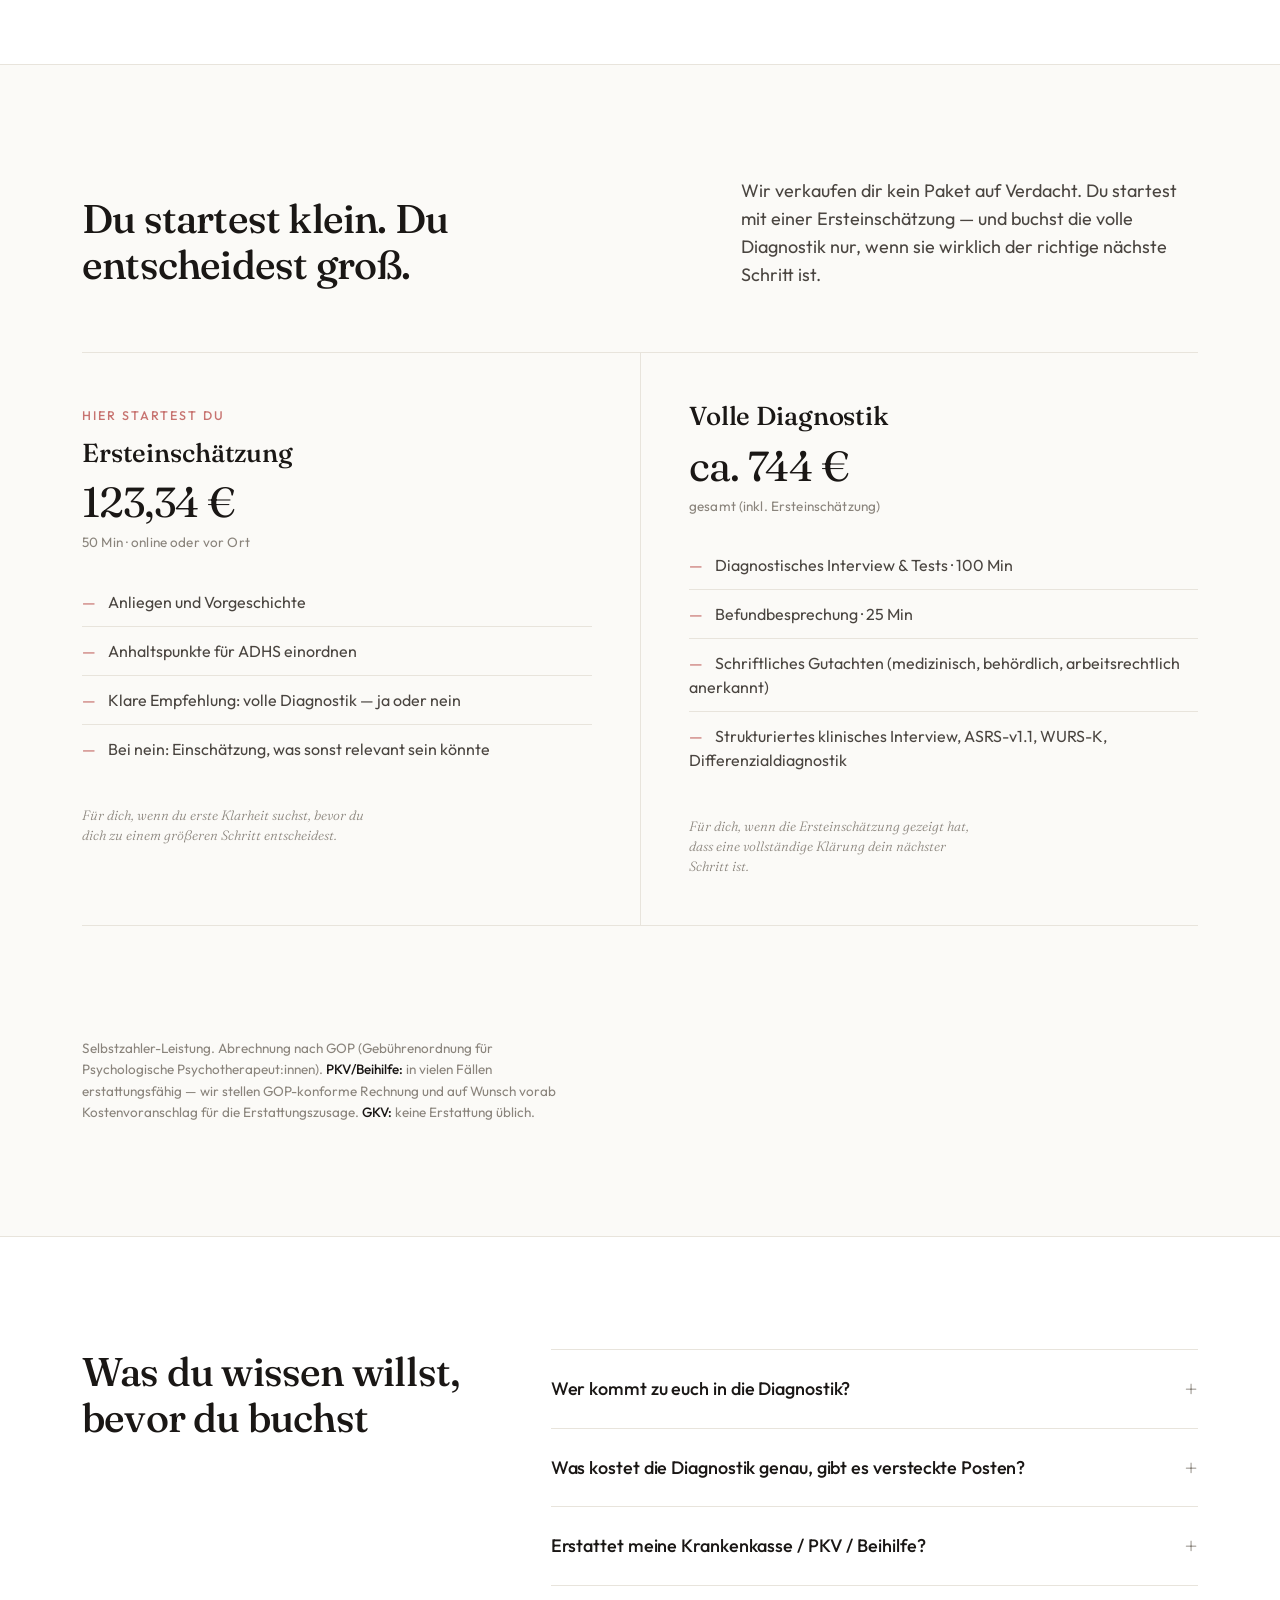
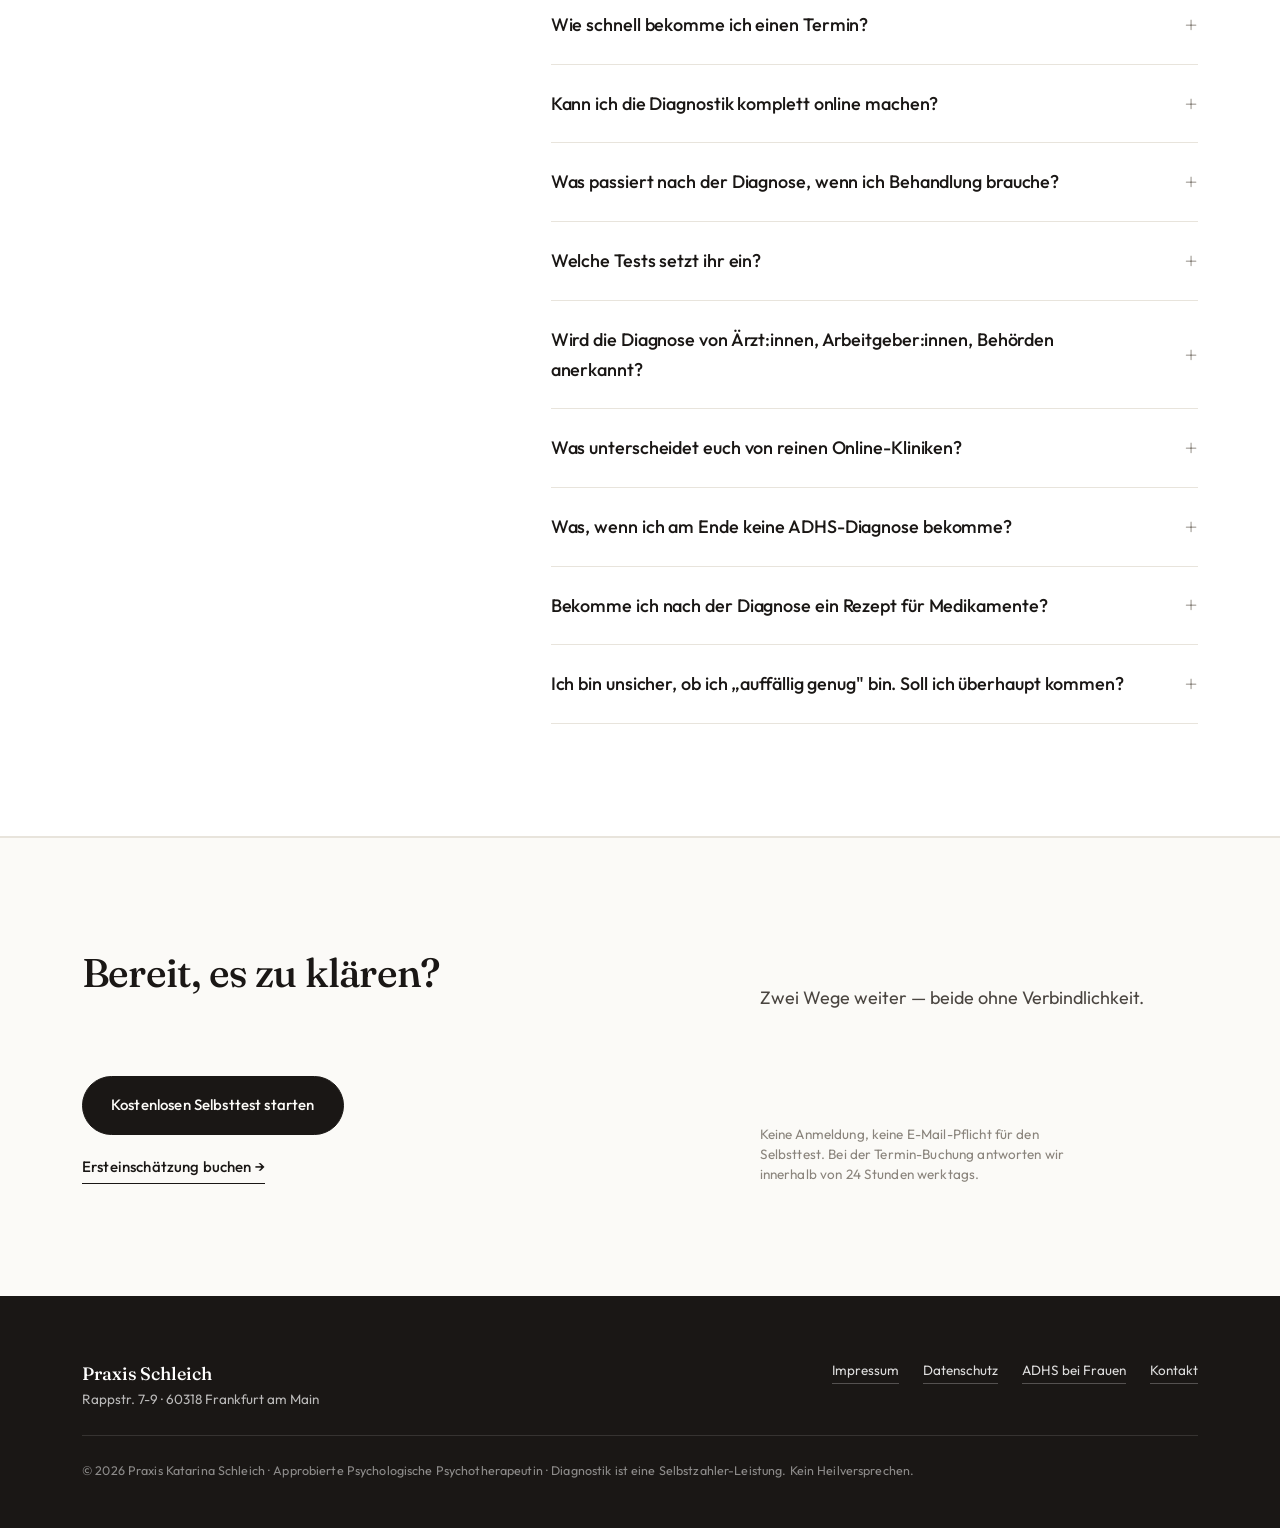
==== commit 9d09eab9: "content(copy): polish pass — tighten lang, replace vague phrasing with specifics copywriting-skill p" ====
--- a/index.html
+++ b/index.html
@@ -104,10 +104,10 @@
               <a href="#termin" class="btn btn--secondary">Ersteinschätzung buchen →</a>
             </div>
             <div class="section-hero__trust">
-              <span>Ersteinschätzung ab 123 €</span>
+              <span>Ersteinschätzung 123 €</span>
               <span>Approbierte Therapeutin</span>
+              <span>Online &amp; vor Ort</span>
               <span>DSGVO-konform</span>
-              <span>Termin in 1–2 Wochen</span>
             </div>
           </div>
           <div class="section-hero__photo" aria-hidden="true">
@@ -121,19 +121,19 @@
         <h2 id="value-title" class="section-value__title">Nicht nur Diagnose. Nicht nur online. Nicht nur Frankfurt.</h2>
         <div class="section-value__cols">
           <div class="section-value__col">
-            <span class="section-value__icon" aria-hidden="true">⚡</span>
+            <span class="section-value__icon" aria-hidden="true"></span>
             <h3>Online, wenn's passt</h3>
-            <p>Du kannst die Termine per Videosprechstunde wahrnehmen — vom Sofa, in der Pause, abends. Du bestimmst Tempo und Ort.</p>
+            <p>Termine per Videosprechstunde — vom Sofa, in der Pause, abends. Kein Pendeln, keine Bürozeiten.</p>
           </div>
           <div class="section-value__col">
-            <span class="section-value__icon" aria-hidden="true">🏛</span>
+            <span class="section-value__icon" aria-hidden="true"></span>
             <h3>Persönlich, wenn du magst</h3>
-            <p>Genauso gerne in unserer Praxis im Frankfurter Nordend. Online, vor Ort oder kombiniert — du wählst, was zu deinem Leben passt.</p>
+            <p>Oder du kommst in die Praxis im Frankfurter Nordend. Auch einzelne Termine vor Ort, der Rest online — kein Aufpreis, keine Vorgabe.</p>
           </div>
           <div class="section-value__col">
-            <span class="section-value__icon" aria-hidden="true">🤝</span>
+            <span class="section-value__icon" aria-hidden="true"></span>
             <h3>Behandlung schon mitgedacht</h3>
-            <p>Bei den meisten endet die Begleitung mit dem Gutachten. Bei uns nicht. Bei Interesse an einer weiterführenden Behandlung besprechen wir gemeinsam, was für dich sinnvoll ist.</p>
+            <p>Bei den meisten endet die Begleitung mit dem Gutachten — du suchst dann selbst nach einem Therapieplatz. Bei uns nicht. Wenn du Therapie willst, planen wir das schon in der Ersteinschätzung mit.</p>
           </div>
         </div>
       </div>
@@ -142,7 +142,7 @@
       <div class="container">
         <div class="section-asrs__intro">
           <h2 id="asrs-title" class="section-asrs__title">Ist es vielleicht ADHS? Mach den Selbsttest.</h2>
-          <p class="section-asrs__sub">6 Fragen, 3 Minuten, sofort eine Einschätzung — kostenlos und unverbindlich. Wissenschaftlich validiert (WHO ASRS-v1.1), der Screener, den auch Hausärzt:innen einsetzen.</p>
+          <p class="section-asrs__sub">6 Fragen, 3 Minuten, sofort eine Einschätzung. Kostenlos, anonym, ohne E-Mail. Wissenschaftlich validiert (WHO ASRS-v1.1) — der gleiche Screener, den auch Hausärzt:innen einsetzen.</p>
           <p class="section-asrs__disclaimer">Der Selbsttest ist ein Screening — keine Diagnose. Bei einem auffälligen Ergebnis melden wir uns nicht automatisch; du entscheidest, ob du den nächsten Schritt machst.</p>
         </div>
         <div id="asrs-test" class="asrs"></div>
@@ -171,7 +171,7 @@
           <article class="section-process__step">
             <h3>Ersteinschätzung</h3>
             <span class="duration">50 Min · 123,34 €</span>
-            <p>Anliegen, Vorgeschichte, Erwartungen klären. Wir schauen gemeinsam: Ist die volle Diagnostik der richtige nächste Schritt? Wenn ja, planen wir die nächsten beiden Termine. Wenn nein, sparst du dir Zeit und Geld — und hast trotzdem eine fundierte Einschätzung.</p>
+            <p>Anliegen, Vorgeschichte, Erwartungen. Wir entscheiden gemeinsam: volle Diagnostik — ja oder nein. Bei nein sparst du dir Zeit und Geld und hast trotzdem eine fundierte Einschätzung. Bei ja planen wir die nächsten beiden Termine.</p>
           </article>
           <article class="section-process__step">
             <h3>Diagnostisches Interview & Tests</h3>
@@ -192,8 +192,8 @@
       <div class="container">
         <div class="section-anschluss__inner">
           <h2 id="anschluss-title" class="section-anschluss__title">Die Diagnose ist nicht das Ende. Bei uns ist sie der Anfang.</h2>
-          <p class="section-anschluss__body">Bei den meisten Anbietern endet die Begleitung mit dem Gutachten. Du bekommst eine Diagnose — und stehst dann vor Monaten Wartezeit auf einen Behandlungsplatz. Das ist absurd.</p>
-          <p class="section-anschluss__body">Bei uns nicht. Bei Interesse an einer weiterführenden Behandlung besprechen wir gemeinsam, welche nächsten Schritte für dich sinnvoll sind — Verhaltenstherapie, Schematherapie oder eine Kombination. Was im Einzelfall passt, klären wir transparent.</p>
+          <p class="section-anschluss__body">Bei den meisten endet die Begleitung mit dem Gutachten. Du bekommst eine Diagnose — und stehst dann in Hessen vor durchschnittlich 13 Monaten Wartezeit auf einen Behandlungsplatz. Das ist absurd.</p>
+          <p class="section-anschluss__body">Bei uns nicht. Wenn du nach der Diagnose Therapie willst, planen wir das von Anfang an mit — Verhaltenstherapie, Schematherapie oder eine Kombination. Was zu dir passt, klären wir transparent.</p>
           <p class="section-anschluss__close">Schon in der Ersteinschätzung — ohne Verkaufsdruck.</p>
         </div>
       </div>
@@ -207,7 +207,7 @@
             <h2 id="therapeut-title" class="section-therapeut__title">Wer dich begleitet</h2>
             <span class="section-therapeut__role">Dipl.-Psych. Katarina Schleich · Approbierte Psychologische Psychotherapeutin</span>
             <p>Schwerpunkte: Verhaltenstherapie · Schematherapie · ADHS bei Erwachsenen.</p>
-            <blockquote><em>„Ich habe in den letzten Jahren immer mehr Erwachsene in meiner Praxis gesehen, die spät zu ihrer ADHS-Diagnose gekommen sind — viele davon Frauen, viele davon Menschen, die jahrelang gedacht haben, sie seien einfach ‚zu viel' oder ‚zu wenig'. Was sie gemeinsam haben: Sie wollen nicht nur ein Etikett. Sie wollen verstehen, was los ist, und einen Weg finden, der zu ihrem Leben passt."</em><br>— Katarina Schleich</blockquote>
+            <blockquote><em>„Ich sehe in den letzten Jahren immer mehr Erwachsene mit später ADHS-Diagnose — viele Frauen, viele Menschen, die jahrelang dachten, sie seien einfach ‚zu viel' oder ‚zu wenig'. Sie wollen nicht nur ein Etikett. Sie wollen verstehen, was los ist — und einen Weg, der zu ihrem Leben passt."</em><br>— Katarina Schleich</blockquote>
             <ul class="section-therapeut__meta">
               <li>Praxis seit 20XX</li>
               <li>Kassensitz + Selbstzahler</li>
@@ -247,12 +247,12 @@
             <div class="pricing-card__price">123,34 €</div>
             <p class="pricing-card__meta">50 Min · online oder vor Ort</p>
             <ul class="pricing-card__list">
-              <li>Anliegen und Vorgeschichte besprechen</li>
+              <li>Anliegen und Vorgeschichte</li>
               <li>Anhaltspunkte für ADHS einordnen</li>
-              <li>Klare Empfehlung: Volle Diagnostik sinnvoll — ja oder nein?</li>
-              <li>Bei nein: fundierte Einschätzung, was sonst sinnvoll wäre</li>
+              <li>Klare Empfehlung: volle Diagnostik — ja oder nein</li>
+              <li>Bei nein: Einschätzung, was sonst relevant sein könnte</li>
             </ul>
-            <p class="pricing-card__target">Für dich, wenn: Du erste Klarheit suchst, bevor du dich zu einem größeren Schritt entscheidest.</p>
+            <p class="pricing-card__target">Für dich, wenn du erste Klarheit suchst, bevor du dich zu einem größeren Schritt entscheidest.</p>
           </article>
           <article class="pricing-card">
             <h3 class="pricing-card__name">Volle Diagnostik</h3>
@@ -264,7 +264,7 @@
               <li>Schriftliches Gutachten (medizinisch, behördlich, arbeitsrechtlich anerkannt)</li>
               <li>Strukturiertes klinisches Interview, ASRS-v1.1, WURS-K, Differenzialdiagnostik</li>
             </ul>
-            <p class="pricing-card__target">Für dich, wenn: Die Ersteinschätzung gezeigt hat, dass eine vollständige Klärung dein nächster Schritt ist.</p>
+            <p class="pricing-card__target">Für dich, wenn die Ersteinschätzung gezeigt hat, dass eine vollständige Klärung dein nächster Schritt ist.</p>
           </article>
         </div>
         <p class="section-pricing__note">Selbstzahler-Leistung. Abrechnung nach GOP (Gebührenordnung für Psychologische Psychotherapeut:innen). <strong>PKV/Beihilfe:</strong> in vielen Fällen erstattungsfähig — wir stellen GOP-konforme Rechnung und auf Wunsch vorab Kostenvoranschlag für die Erstattungszusage. <strong>GKV:</strong> keine Erstattung üblich.</p>
@@ -330,7 +330,7 @@
     <section id="termin" class="section section-cta" aria-labelledby="cta-title">
       <div class="container">
         <h2 id="cta-title">Bereit, es zu klären?</h2>
-        <p class="section-cta__sub">Zwei Wege, die nächsten Schritte zu gehen — beide ohne Verbindlichkeit.</p>
+        <p class="section-cta__sub">Zwei Wege weiter — beide ohne Verbindlichkeit.</p>
         <div class="section-cta__buttons">
           <a href="#selbsttest" class="btn btn--primary">Kostenlosen Selbsttest starten</a>
           <a href="mailto:termin@psychotherapie-schleich.de?subject=ADHS-Diagnostik%20Ersteinschätzung" class="btn btn--secondary">Ersteinschätzung buchen →</a>
--- a/styles.css
+++ b/styles.css
@@ -6,9 +6,9 @@
   --text: #1A1715;
   --text-body: #4A4540;
   --text-muted: #8A847C;
-  --accent: #A8615C;
-  --accent-soft: #F4E8E6;
-  --accent-highlight: #F4E8E6;
+  --accent: #C77370;
+  --accent-soft: #F6E2E0;
+  --accent-highlight: #F6E2E0;
   --border: #E8E4DC;
   --success: #16a34a;
 
@@ -243,7 +243,7 @@
 }
 .section-hero__photo {
   aspect-ratio: 3/4;
-  background: linear-gradient(165deg, #EFE6D8 0%, #E2CFC2 38%, #C68A82 78%, #A8615C 100%);
+  background: linear-gradient(165deg, #EFE6D8 0%, #E8CFCC 38%, #D89490 78%, #C77370 100%);
   border-radius: var(--radius-sm);
   display: flex;
   align-items: flex-end;
@@ -976,3 +976,197 @@
   color: rgba(255, 255, 255, 0.5);
   letter-spacing: 0.01em;
 }
+
+/* ===== Section Balance Refinements (editorial split-header pattern) ===== */
+/* Stops "everything starts top-left, right half empty" feel by giving
+   sections with title+lead a deliberate 2-column horizontal structure. */
+
+@media (min-width: 900px) {
+
+  /* PAIN: title left, lead right (editorial split), list spans below */
+  .container:has(> .section-pain__title) {
+    display: grid;
+    grid-template-columns: 1.3fr 1fr;
+    column-gap: var(--sp-16);
+    row-gap: var(--sp-12);
+    align-items: end;
+  }
+  .section-pain__title {
+    grid-column: 1;
+    grid-row: 1;
+    max-width: 22ch;
+    margin: 0;
+  }
+  .section-pain__lead {
+    grid-column: 2;
+    grid-row: 1;
+    max-width: 42ch;
+    margin: 0;
+    align-self: end;
+  }
+  .section-pain__list {
+    grid-column: 1 / -1;
+    grid-row: 2;
+    max-width: 820px;
+  }
+  .section-pain__bridge {
+    grid-column: 1 / -1;
+    max-width: 60ch;
+  }
+
+  /* PRICING: title+lead split-header, cards span full width below */
+  .container:has(> .section-pricing__title) {
+    display: grid;
+    grid-template-columns: 1.3fr 1fr;
+    column-gap: var(--sp-16);
+    row-gap: var(--sp-16);
+    align-items: end;
+  }
+  .section-pricing__title {
+    grid-column: 1;
+    grid-row: 1;
+    max-width: 20ch;
+    margin: 0;
+  }
+  .section-pricing__lead {
+    grid-column: 2;
+    grid-row: 1;
+    max-width: 42ch;
+    margin: 0;
+    align-self: end;
+  }
+  .section-pricing__cards {
+    grid-column: 1 / -1;
+    grid-row: 2;
+  }
+  .section-pricing__note {
+    grid-column: 1 / -1;
+    max-width: 56ch;
+  }
+
+  /* PROCESS: title left, intro note right (note moves up from bottom) */
+  .container:has(> .section-process__title) {
+    display: grid;
+    grid-template-columns: 1.3fr 1fr;
+    column-gap: var(--sp-16);
+    row-gap: var(--sp-16);
+    align-items: end;
+  }
+  .section-process__title {
+    grid-column: 1;
+    grid-row: 1;
+    max-width: 22ch;
+    margin: 0;
+  }
+  .section-process__steps {
+    grid-column: 1 / -1;
+    grid-row: 2;
+  }
+  .section-process__note {
+    grid-column: 1 / -1;
+    margin-top: var(--sp-8);
+  }
+
+  /* ANSCHLUSS: title left, body block right */
+  .section-anschluss .container {
+    display: grid;
+    grid-template-columns: 1.3fr 1fr;
+    column-gap: var(--sp-16);
+    align-items: start;
+  }
+  .section-anschluss__inner {
+    display: contents;
+  }
+  .section-anschluss__title {
+    grid-column: 1;
+    max-width: 22ch;
+    margin: 0;
+    position: sticky;
+    top: var(--sp-12);
+  }
+  .section-anschluss__body {
+    grid-column: 2;
+    max-width: 50ch;
+  }
+  .section-anschluss__body:first-of-type { grid-row: 1; }
+  .section-anschluss__body + .section-anschluss__body { grid-row: auto; }
+  .section-anschluss__close {
+    grid-column: 2;
+    max-width: 50ch;
+    margin-top: var(--sp-6);
+  }
+
+  /* FAQ: title left (sticky on scroll), accordion right */
+  .container:has(> .section-faq__title) {
+    display: grid;
+    grid-template-columns: 1fr 1.6fr;
+    column-gap: var(--sp-16);
+    align-items: start;
+  }
+  .section-faq__title {
+    grid-column: 1;
+    max-width: 16ch;
+    margin: 0;
+    position: sticky;
+    top: var(--sp-12);
+  }
+  .section-faq__list {
+    grid-column: 2;
+    margin: 0;
+    max-width: none;
+  }
+
+  /* VALUE-PROP: title with editorial split — title takes 1fr, cols take 2fr */
+  .container:has(> .section-value__title) {
+    display: grid;
+    grid-template-columns: 1fr 2fr;
+    column-gap: var(--sp-16);
+    row-gap: var(--sp-16);
+    align-items: start;
+  }
+  .section-value__title {
+    grid-column: 1;
+    margin: 0;
+    max-width: 18ch;
+    position: sticky;
+    top: var(--sp-12);
+  }
+  .section-value__cols {
+    grid-column: 2;
+    grid-template-columns: 1fr;
+    gap: var(--sp-12);
+  }
+  .section-value__col {
+    border-top: 1px solid var(--border);
+    padding-top: var(--sp-6);
+  }
+  .section-value__col p { max-width: 56ch; }
+
+  /* ASRS: intro left, test card right */
+  .container:has(> .section-asrs__intro) {
+    display: grid;
+    grid-template-columns: 1fr 1.4fr;
+    column-gap: var(--sp-16);
+    align-items: start;
+  }
+  .section-asrs__intro {
+    grid-column: 1;
+    margin: 0;
+    max-width: 36ch;
+    position: sticky;
+    top: var(--sp-12);
+  }
+  #asrs-test {
+    grid-column: 2;
+  }
+  .asrs { max-width: none; margin: 0; }
+}
+
+/* On narrower (mobile/tablet) viewports, sticky elements would be awkward */
+@media (max-width: 899px) {
+  .section-faq__title,
+  .section-value__title,
+  .section-asrs__intro,
+  .section-anschluss__title { position: static; }
+}
+
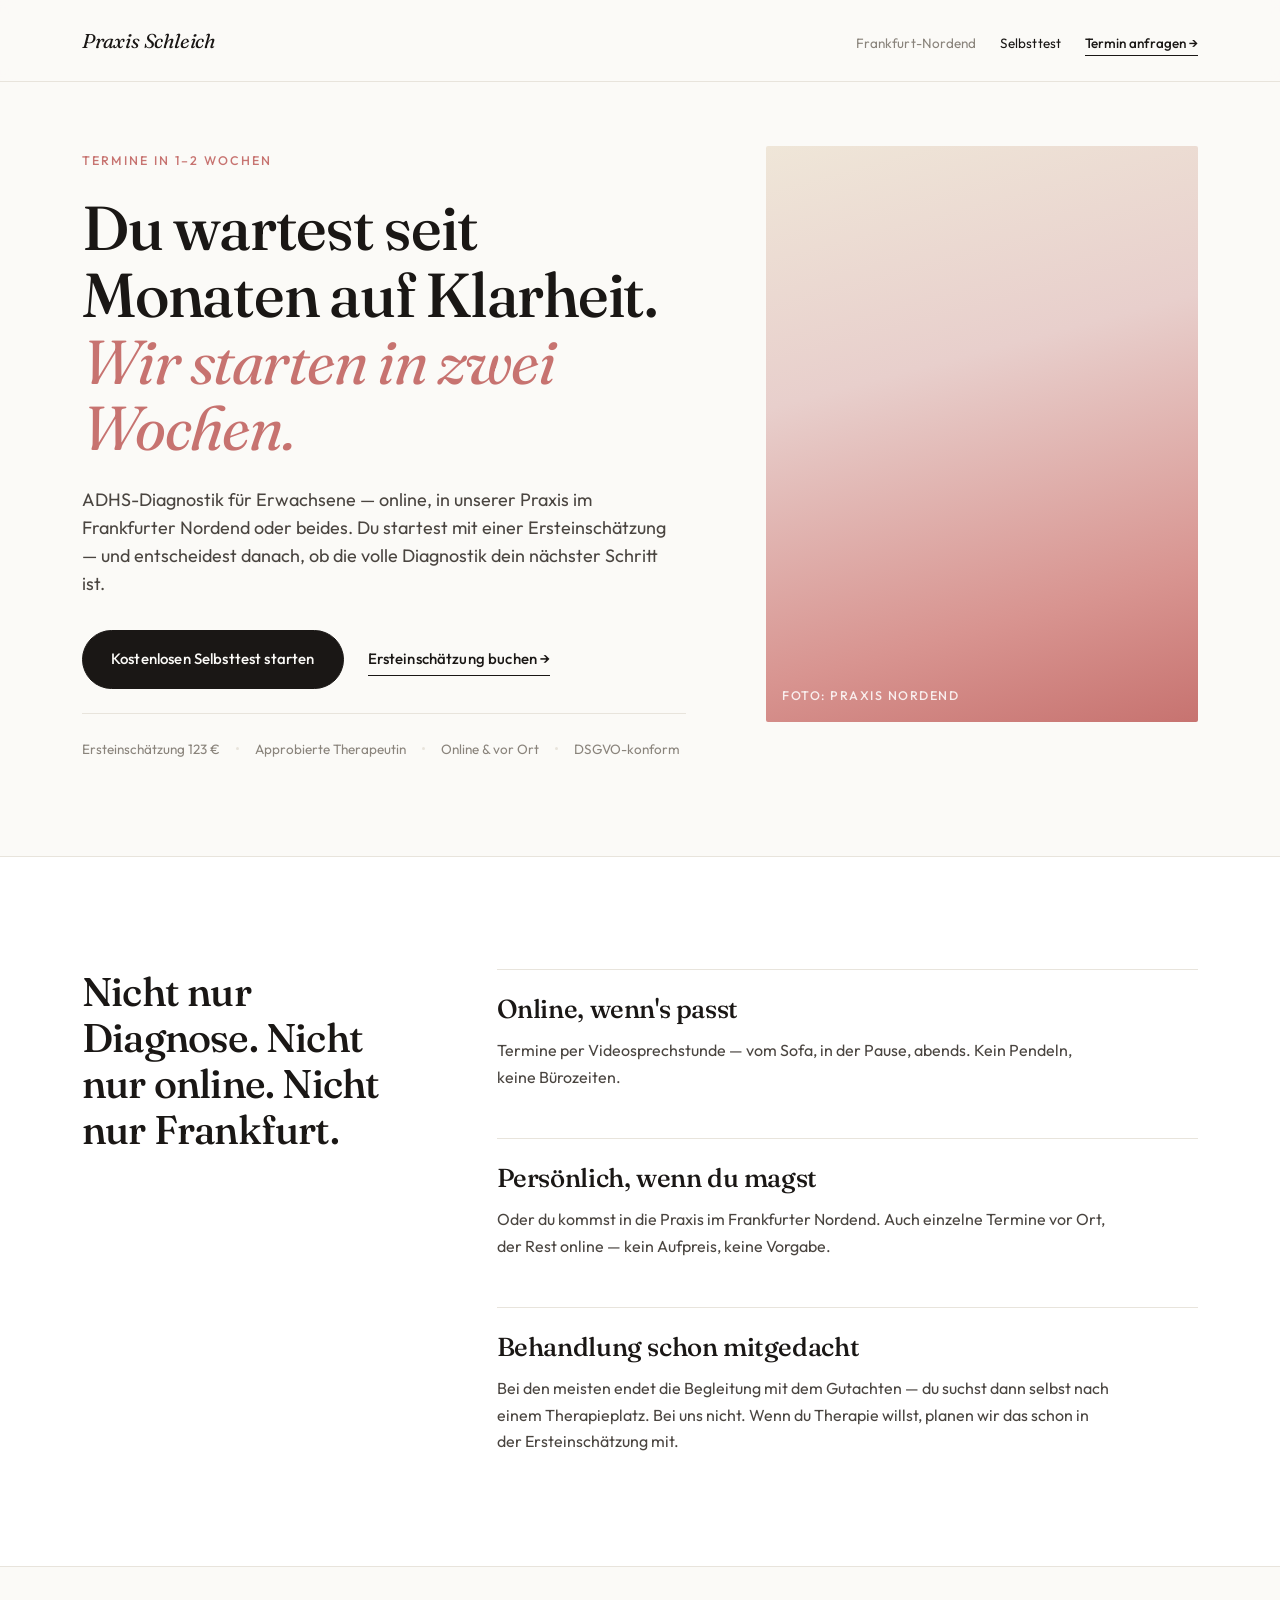
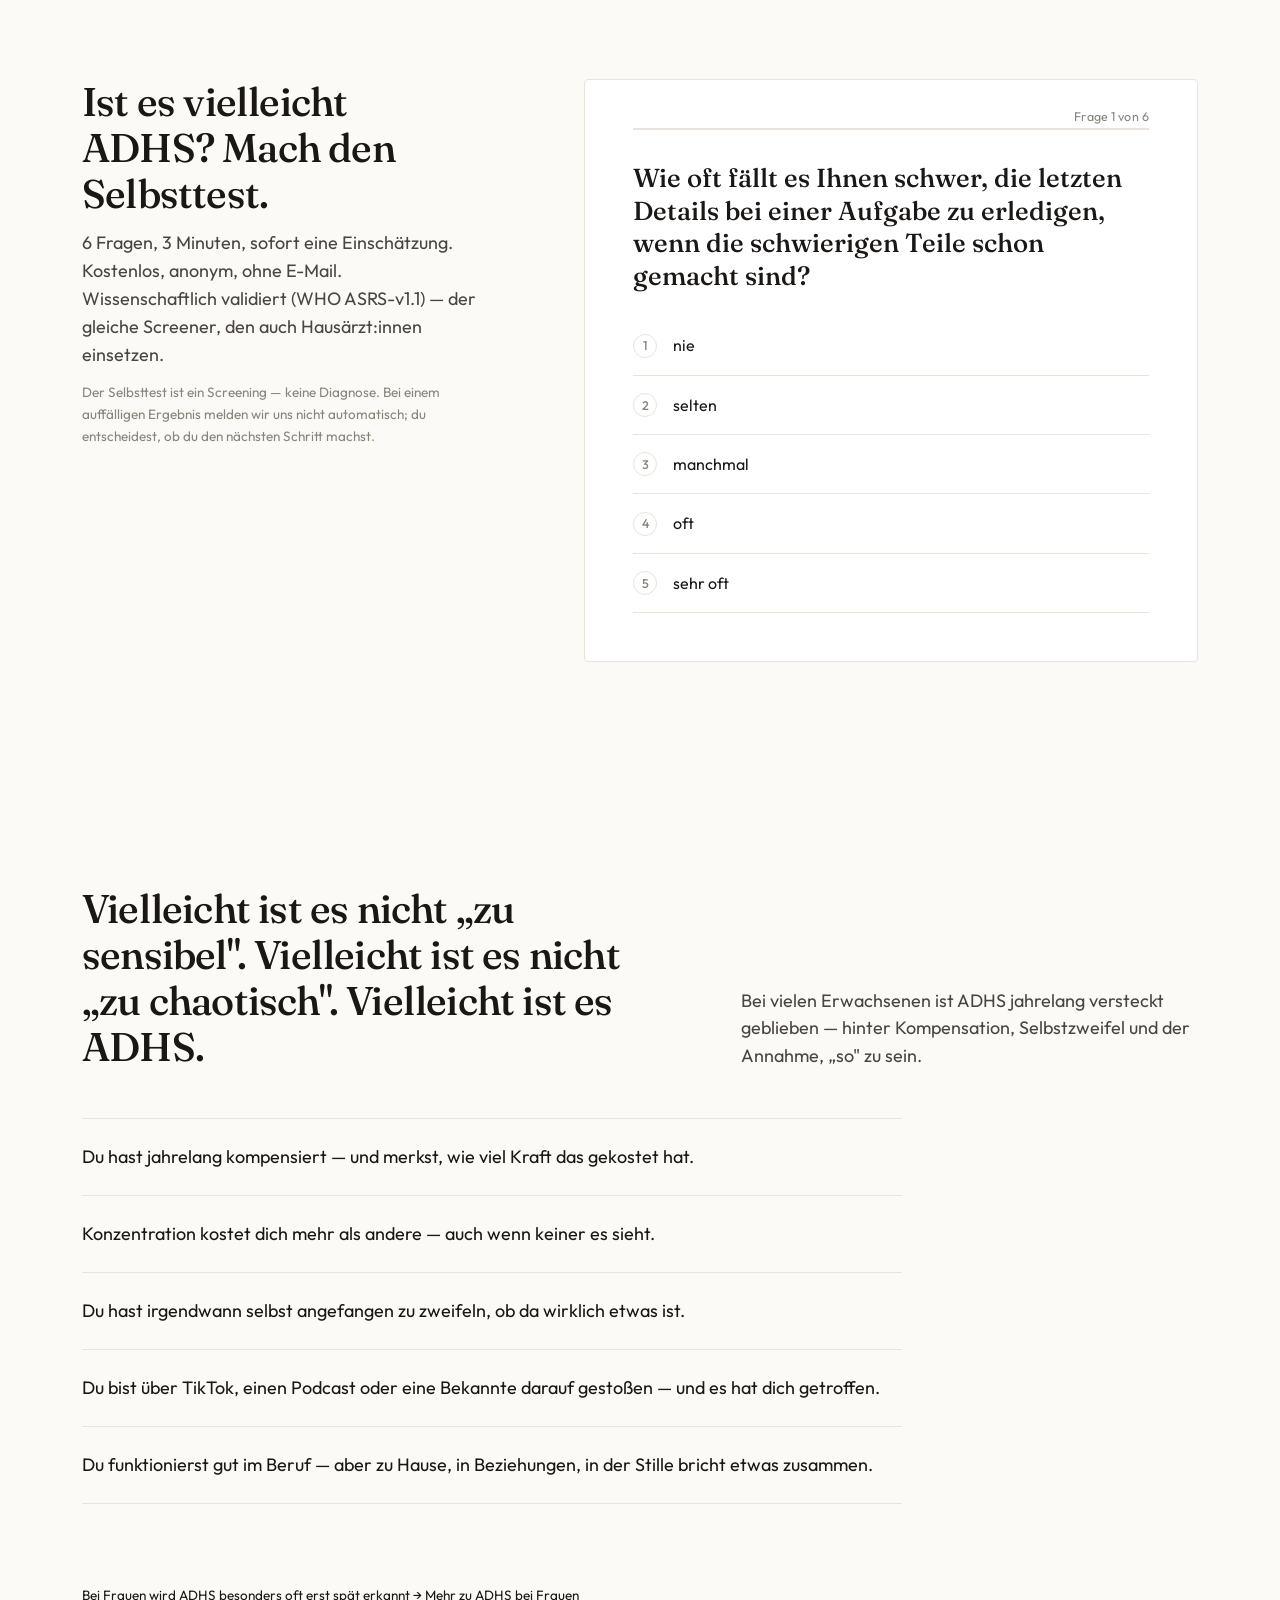
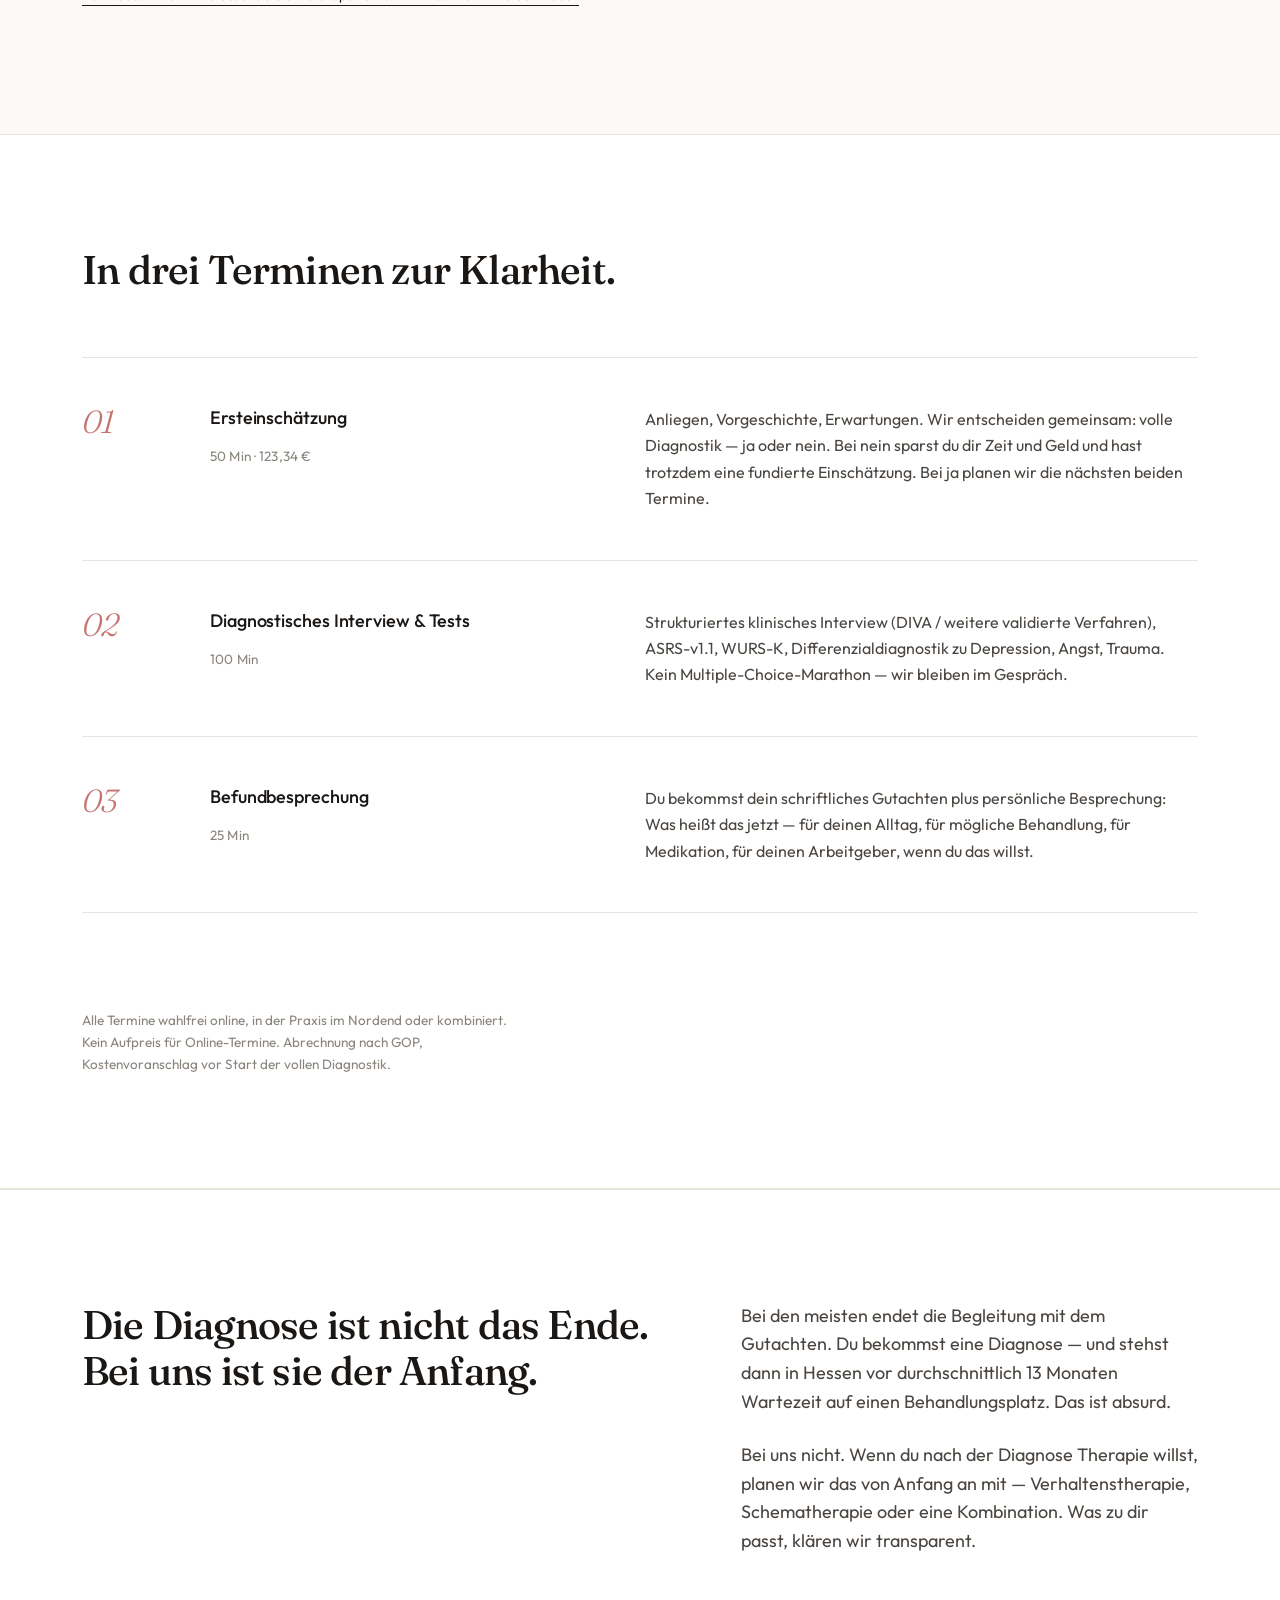
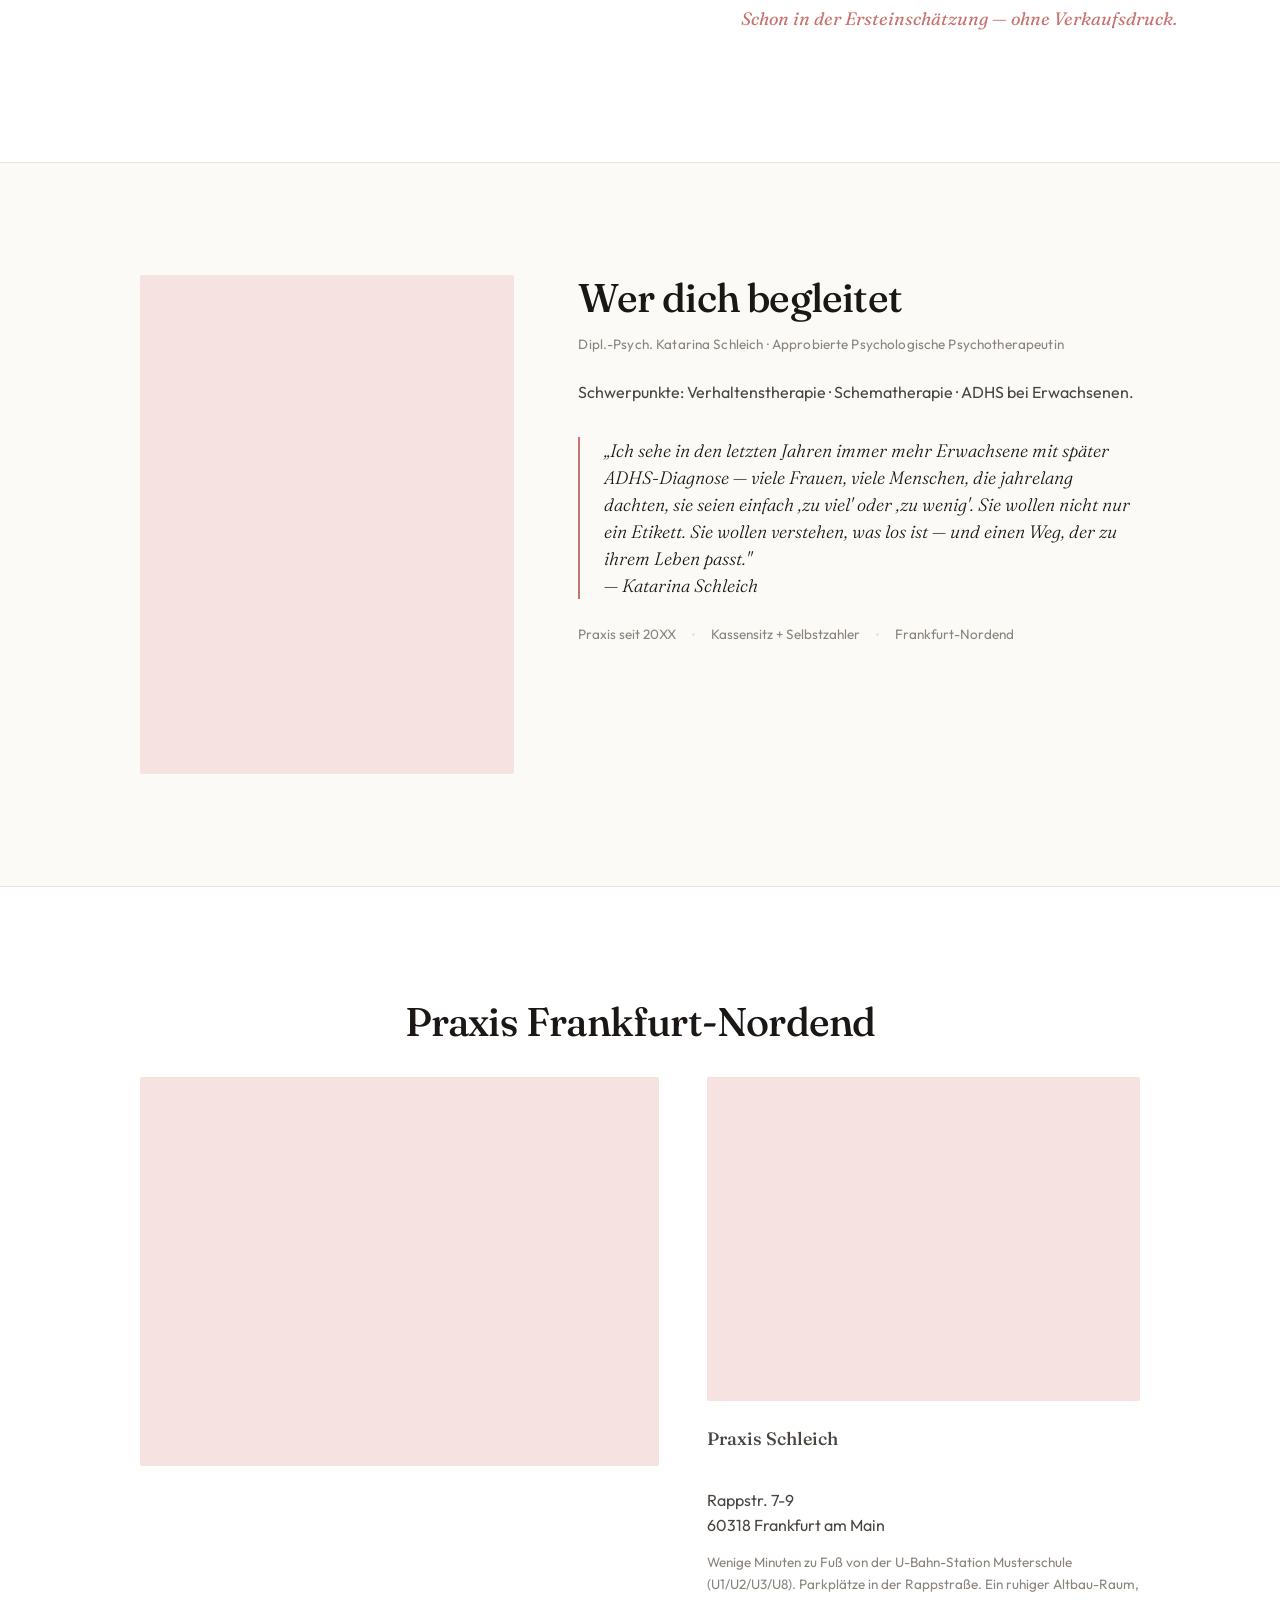
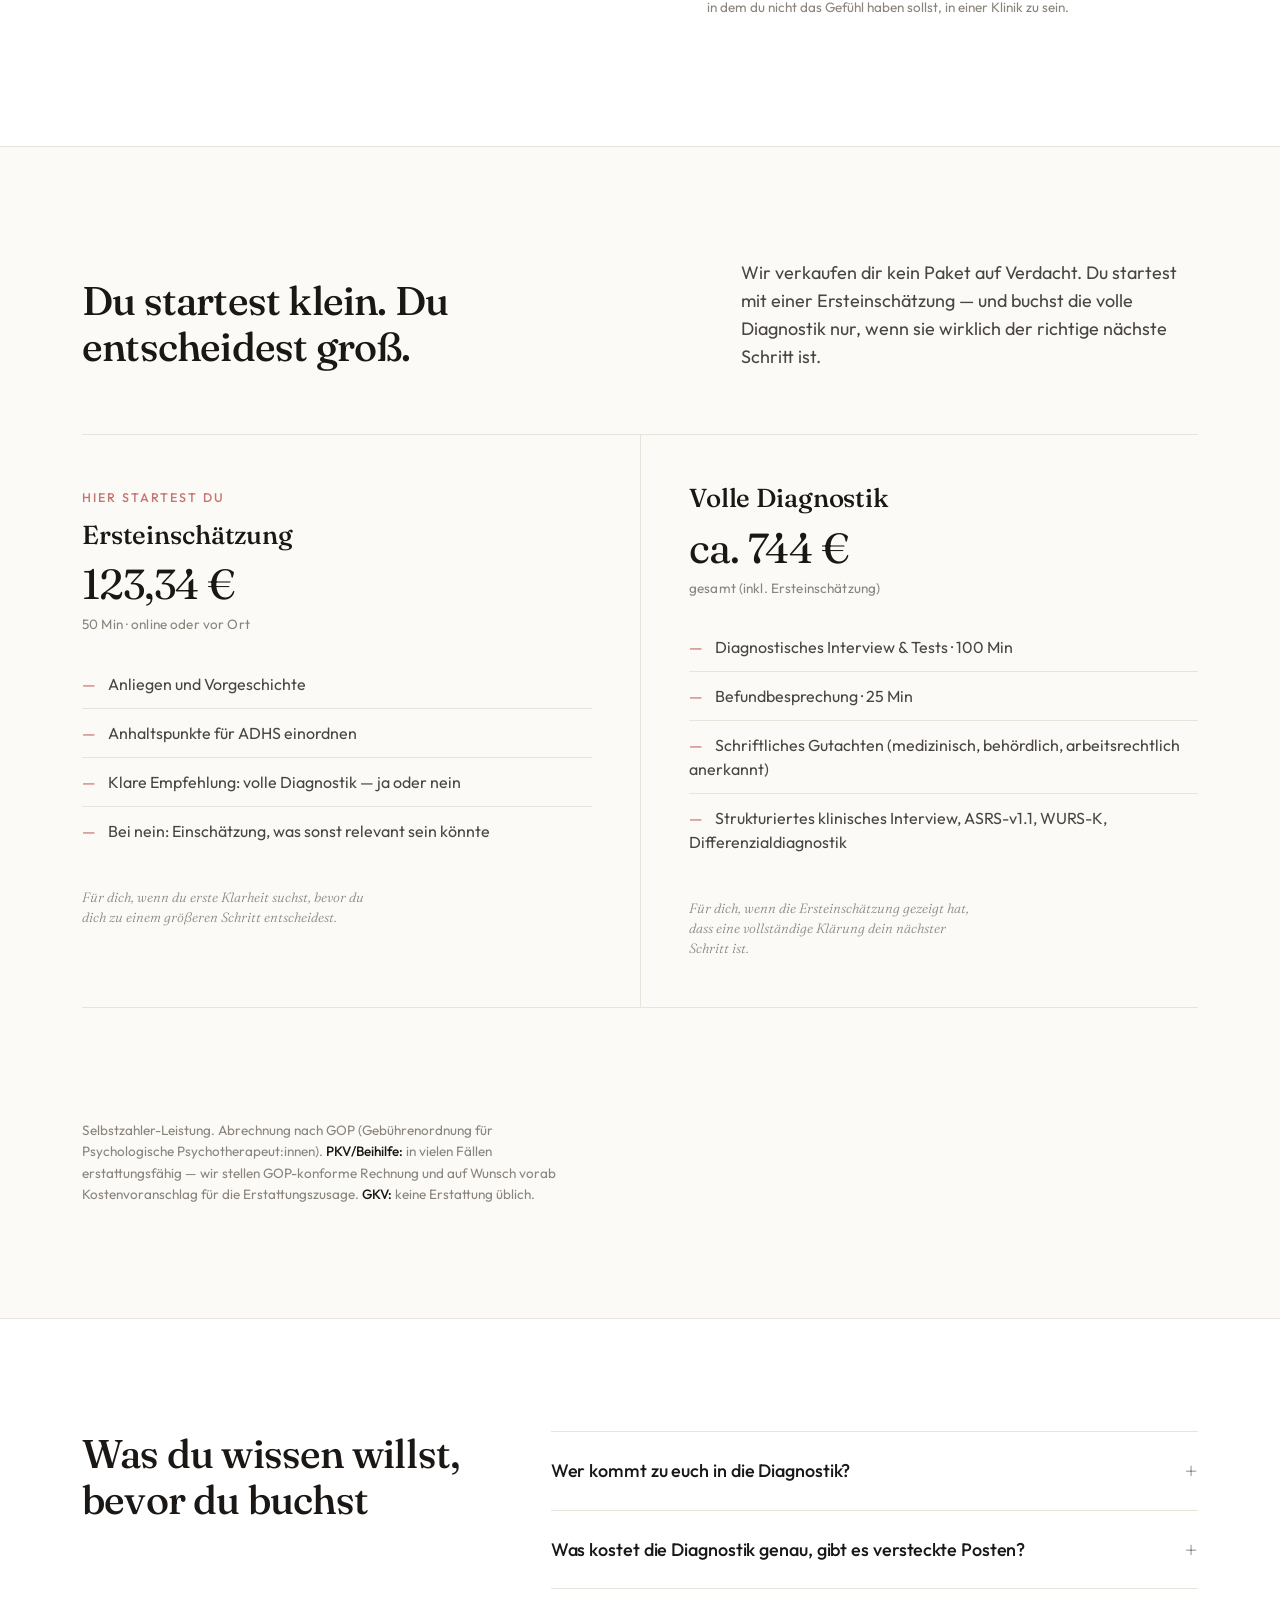
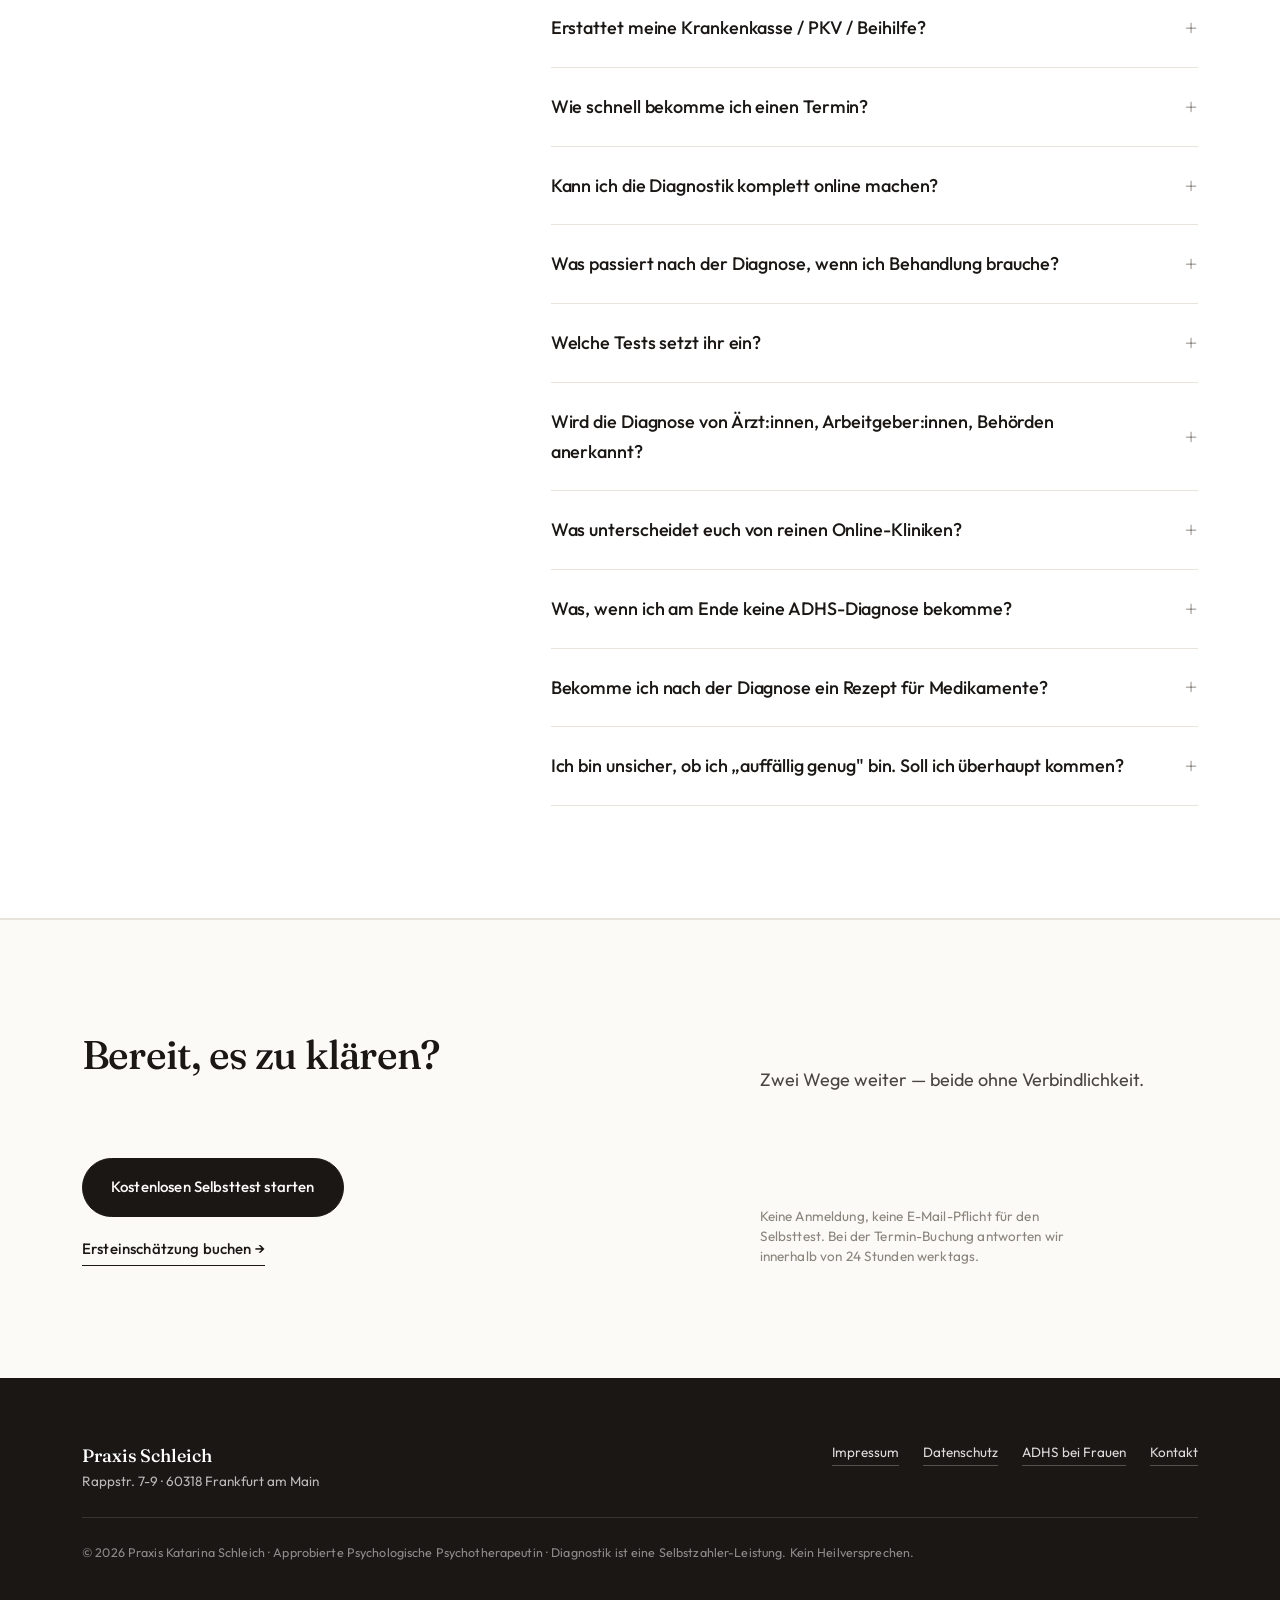
==== commit af9e8322: "feat(nav): add sticky site navigation in E3 style Header mit Brand links, Meta + CTA rechts — patter" ====
--- a/index.html
+++ b/index.html
@@ -91,6 +91,19 @@
   <script defer src="asrs-test.js"></script>
 </head>
 <body>
+  <header class="site-nav" role="banner">
+    <div class="container">
+      <nav class="nav" aria-label="Hauptnavigation">
+        <a href="/" class="nav__brand">Praxis Schleich</a>
+        <div class="nav__meta">
+          <span class="nav__location">Frankfurt-Nordend</span>
+          <a href="#selbsttest" class="nav__link">Selbsttest</a>
+          <a href="#termin" class="nav__cta">Termin anfragen →</a>
+        </div>
+      </nav>
+    </div>
+  </header>
+
   <main>
     <section class="section section-hero" aria-labelledby="hero-title">
       <div class="container">
--- a/styles.css
+++ b/styles.css
@@ -119,6 +119,80 @@
   background: var(--bg-soft);
   border-top: 1px solid var(--border);
   border-bottom: 1px solid var(--border);
+}
+
+/* ===== Site Navigation ===== */
+.site-nav {
+  padding: var(--sp-6) 0;
+  background: var(--bg);
+  border-bottom: 1px solid var(--border);
+  position: sticky;
+  top: 0;
+  z-index: 50;
+  backdrop-filter: saturate(180%) blur(8px);
+  -webkit-backdrop-filter: saturate(180%) blur(8px);
+  background: rgba(251, 250, 247, 0.85);
+}
+.nav {
+  display: flex;
+  justify-content: space-between;
+  align-items: baseline;
+  gap: var(--sp-6);
+}
+.nav__brand {
+  font-family: "Fraunces", Georgia, serif;
+  font-style: italic;
+  font-weight: 400;
+  font-size: 20px;
+  color: var(--text);
+  letter-spacing: -0.01em;
+  border: 0;
+  padding: 0;
+  text-decoration: none;
+  transition: color 0.2s ease;
+}
+.nav__brand:hover { color: var(--accent); border: 0; }
+.nav__meta {
+  display: flex;
+  align-items: baseline;
+  gap: var(--sp-6);
+  font-size: var(--fs-sm);
+  color: var(--text-muted);
+  letter-spacing: 0.005em;
+}
+.nav__location {
+  color: var(--text-muted);
+}
+.nav__link {
+  color: var(--text);
+  text-decoration: none;
+  border-bottom: 1px solid transparent;
+  padding-bottom: 1px;
+  transition: color 0.2s ease, border-color 0.2s ease;
+}
+.nav__link:hover {
+  color: var(--accent);
+  border-bottom-color: var(--accent);
+}
+.nav__cta {
+  color: var(--text);
+  text-decoration: none;
+  border-bottom: 1px solid var(--text);
+  padding-bottom: 1px;
+  font-weight: 500;
+  transition: color 0.2s ease, border-color 0.2s ease;
+}
+.nav__cta:hover {
+  color: var(--accent);
+  border-bottom-color: var(--accent);
+}
+@media (max-width: 640px) {
+  .nav { gap: var(--sp-3); }
+  .nav__location { display: none; }
+  .nav__meta { gap: var(--sp-4); }
+}
+@media (max-width: 480px) {
+  .nav__link { display: none; }
 }
 
 /* ===== Eyebrow (uppercase letterspaced accent label) ===== */
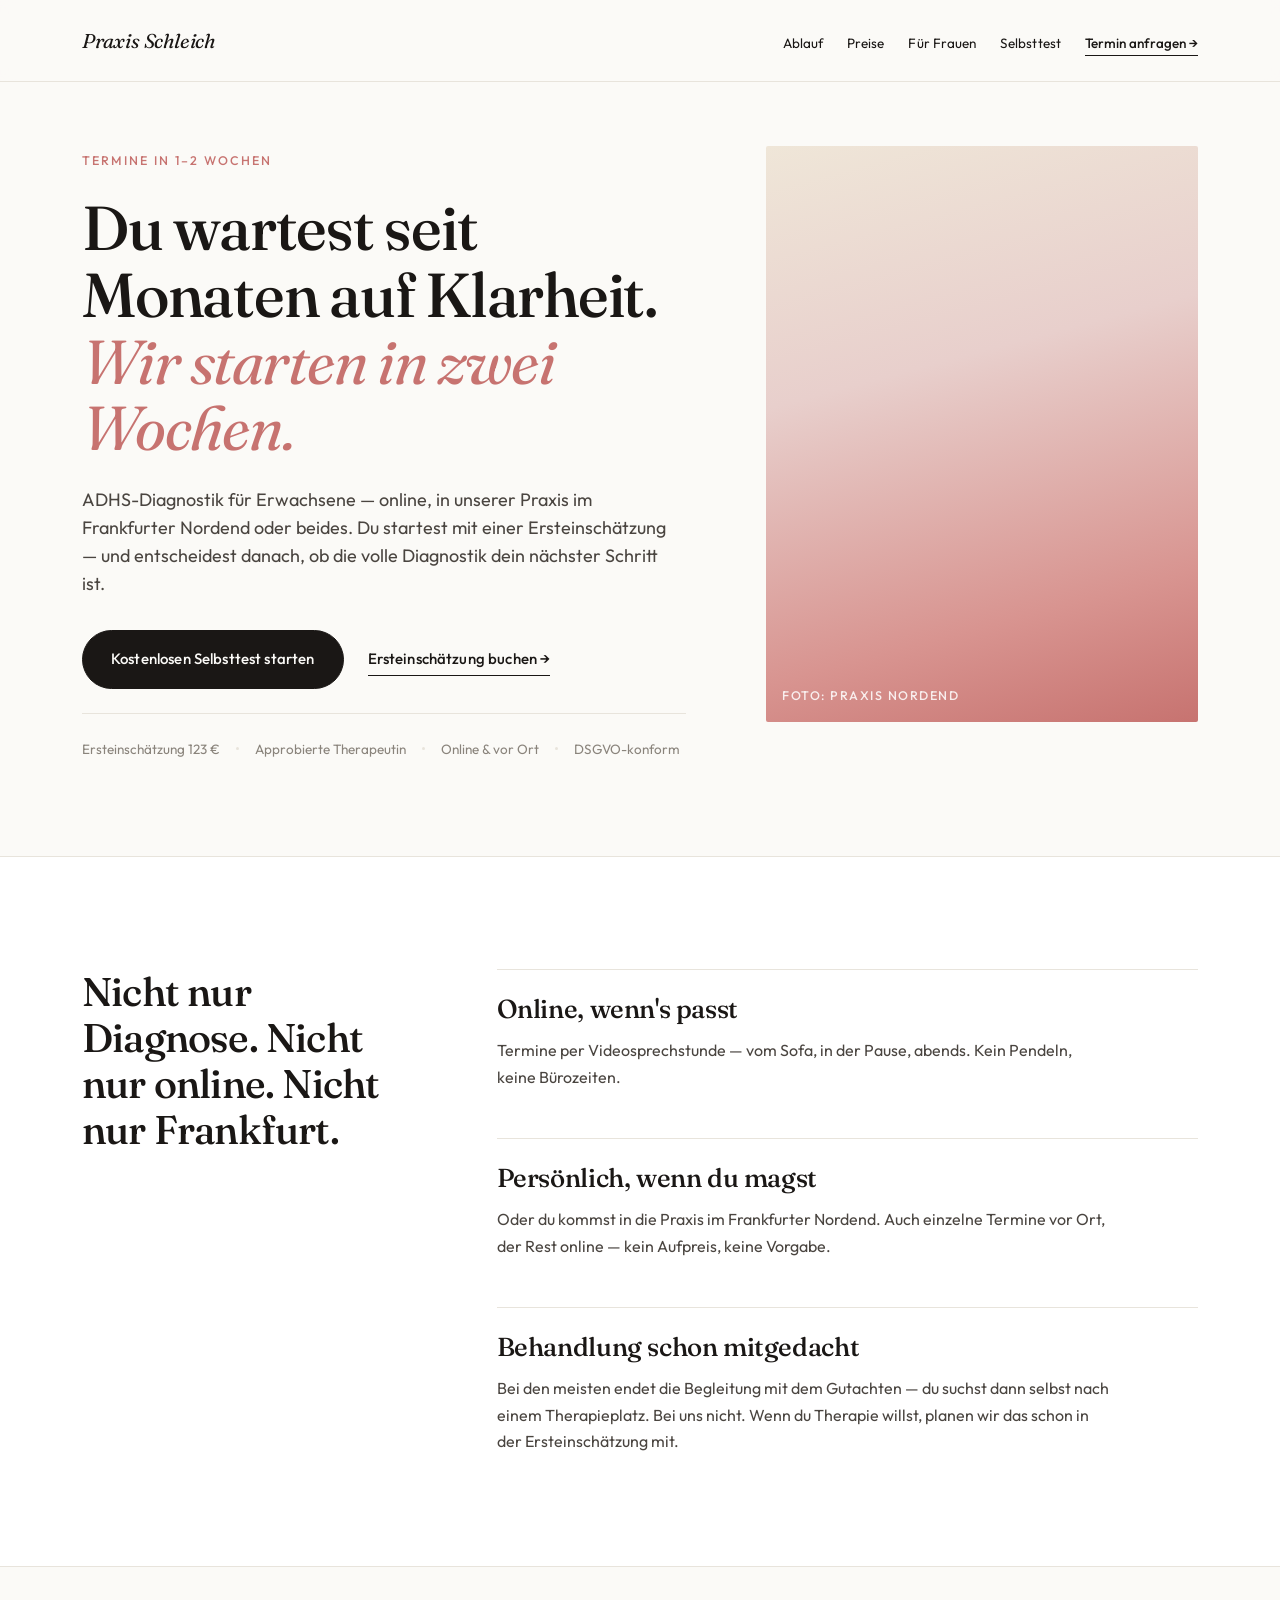
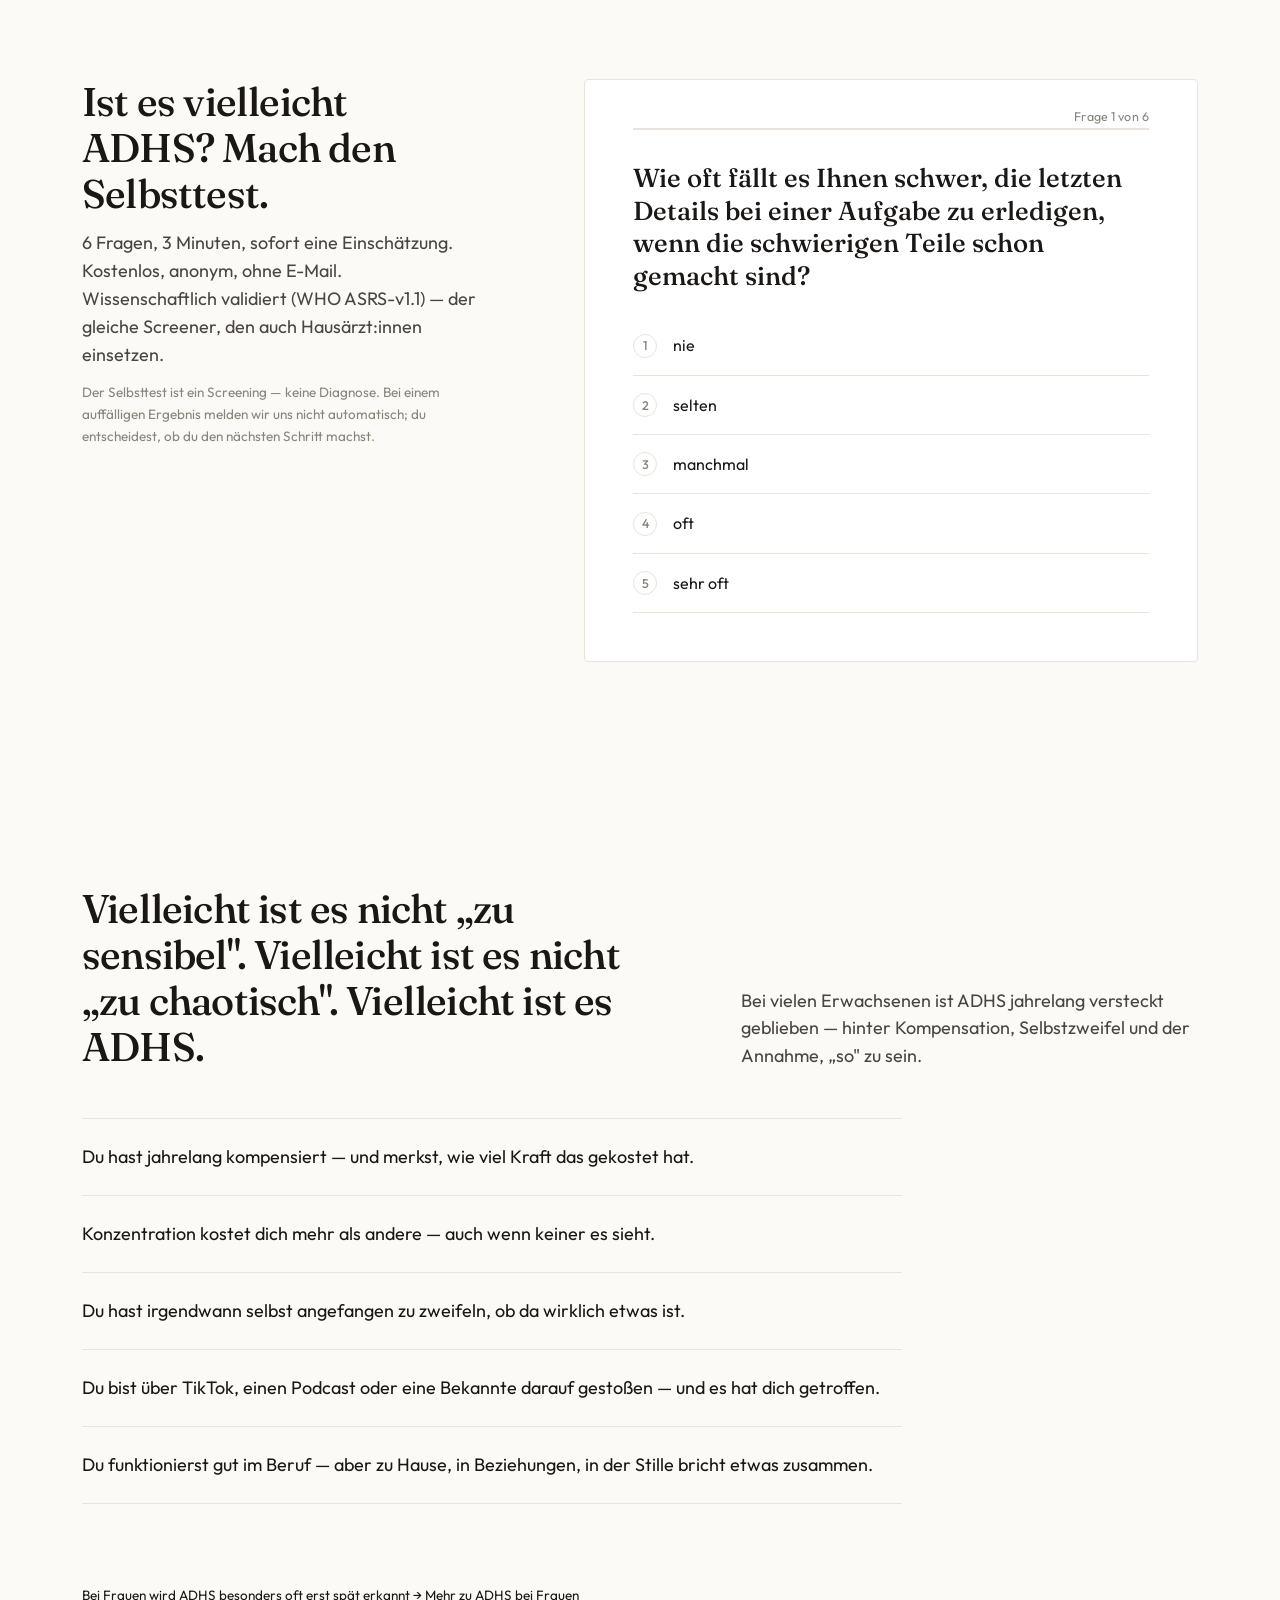
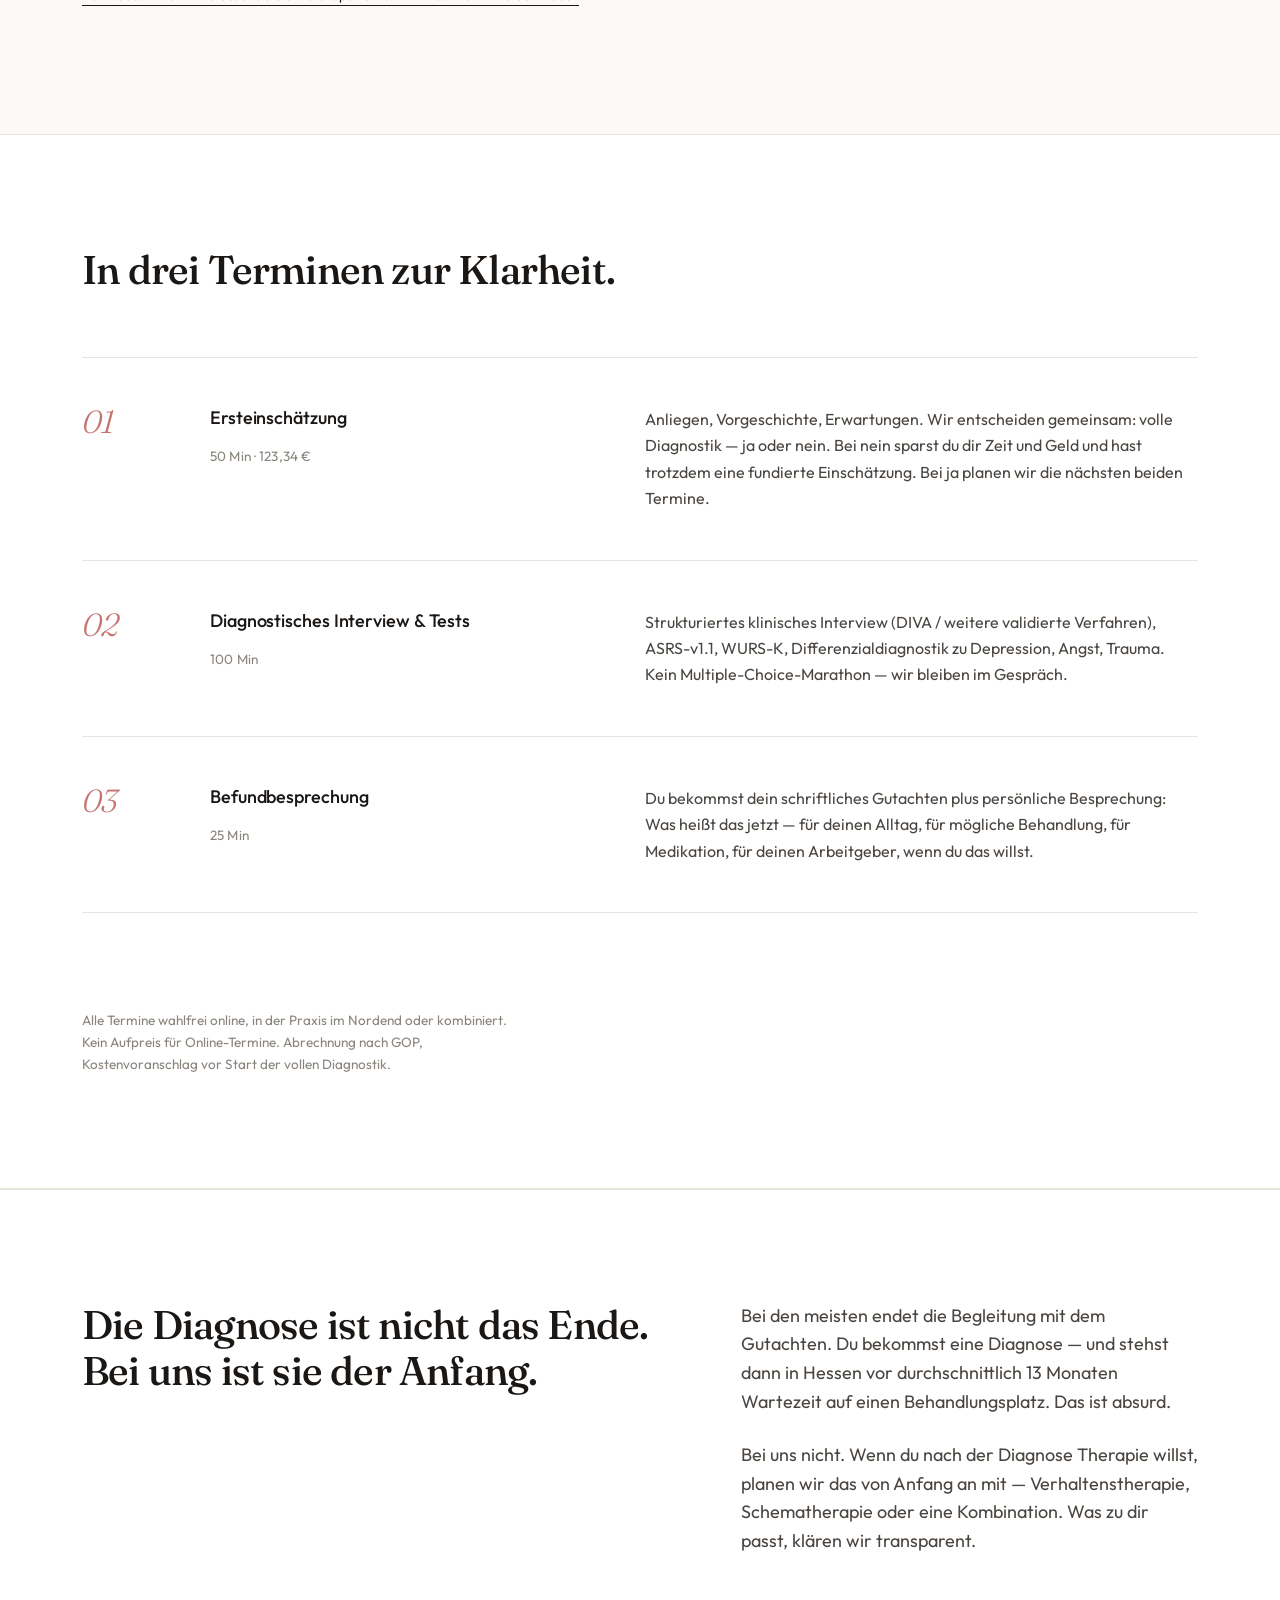
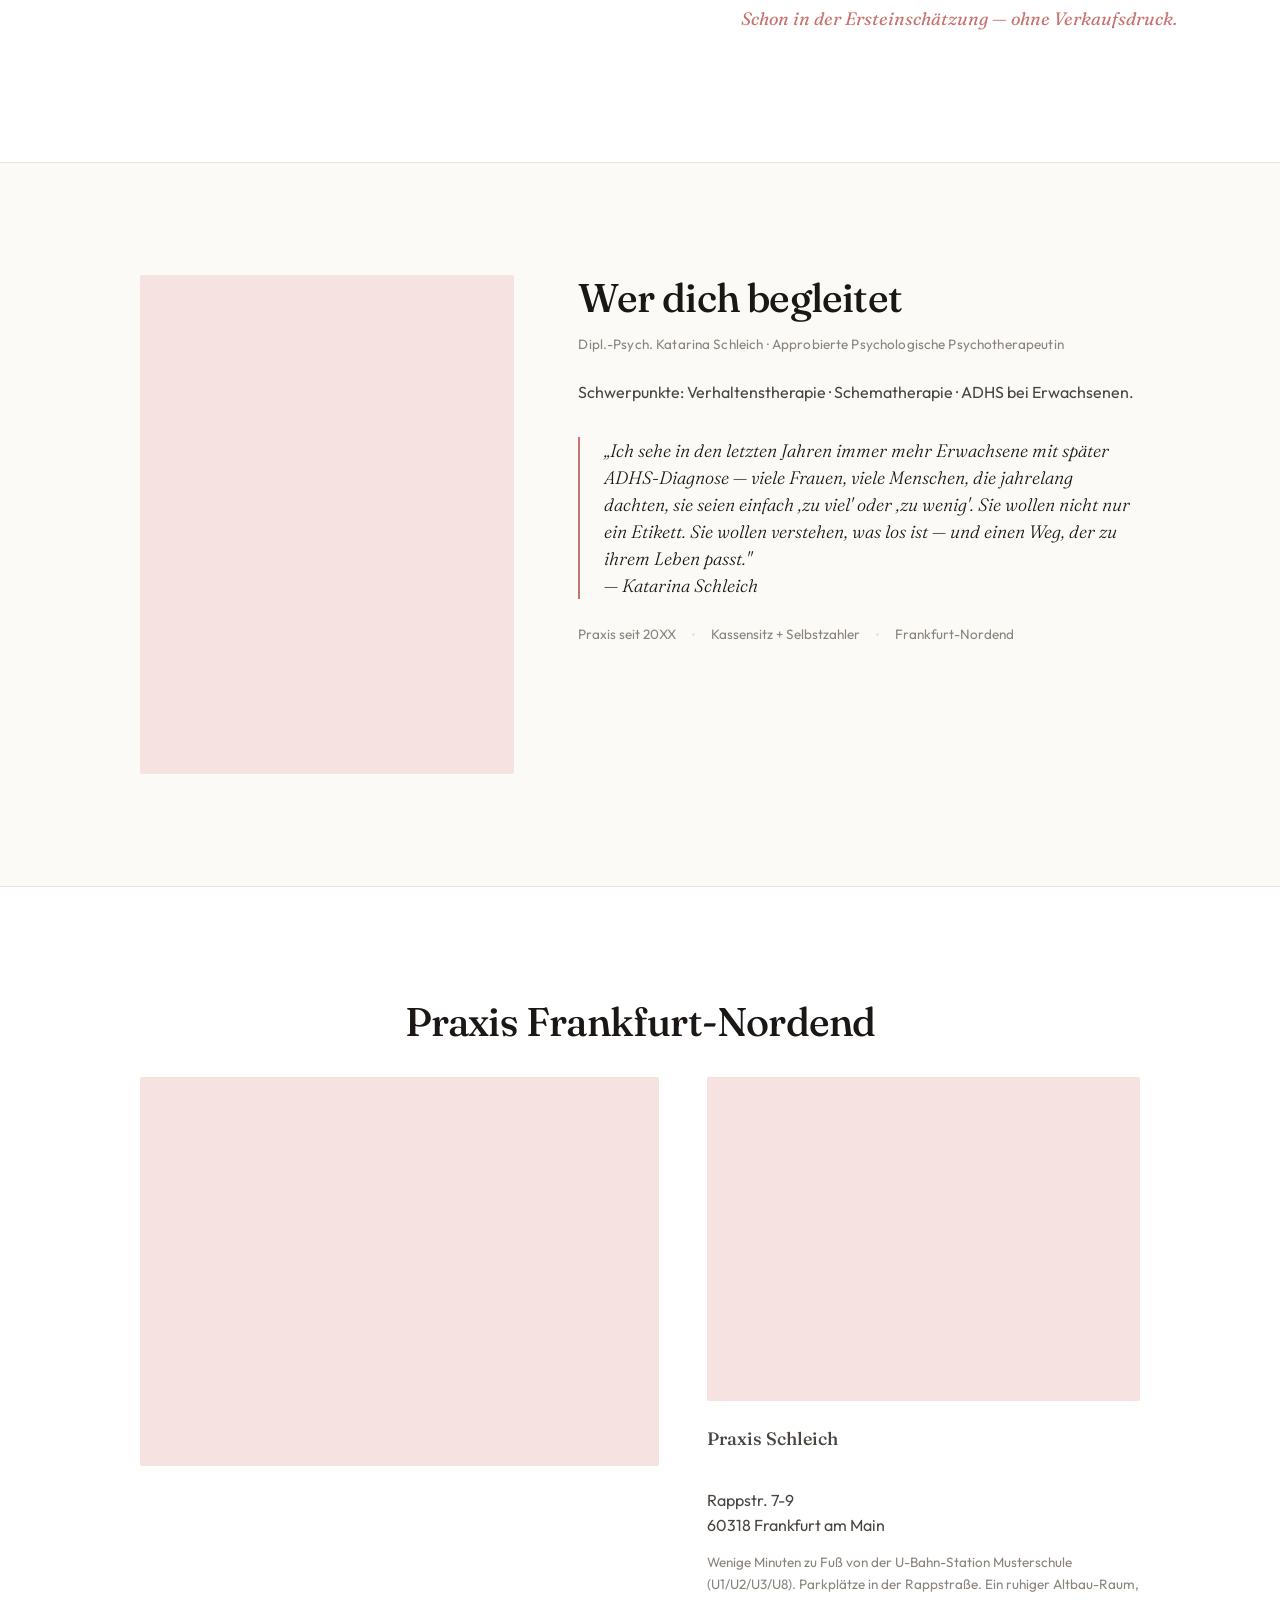
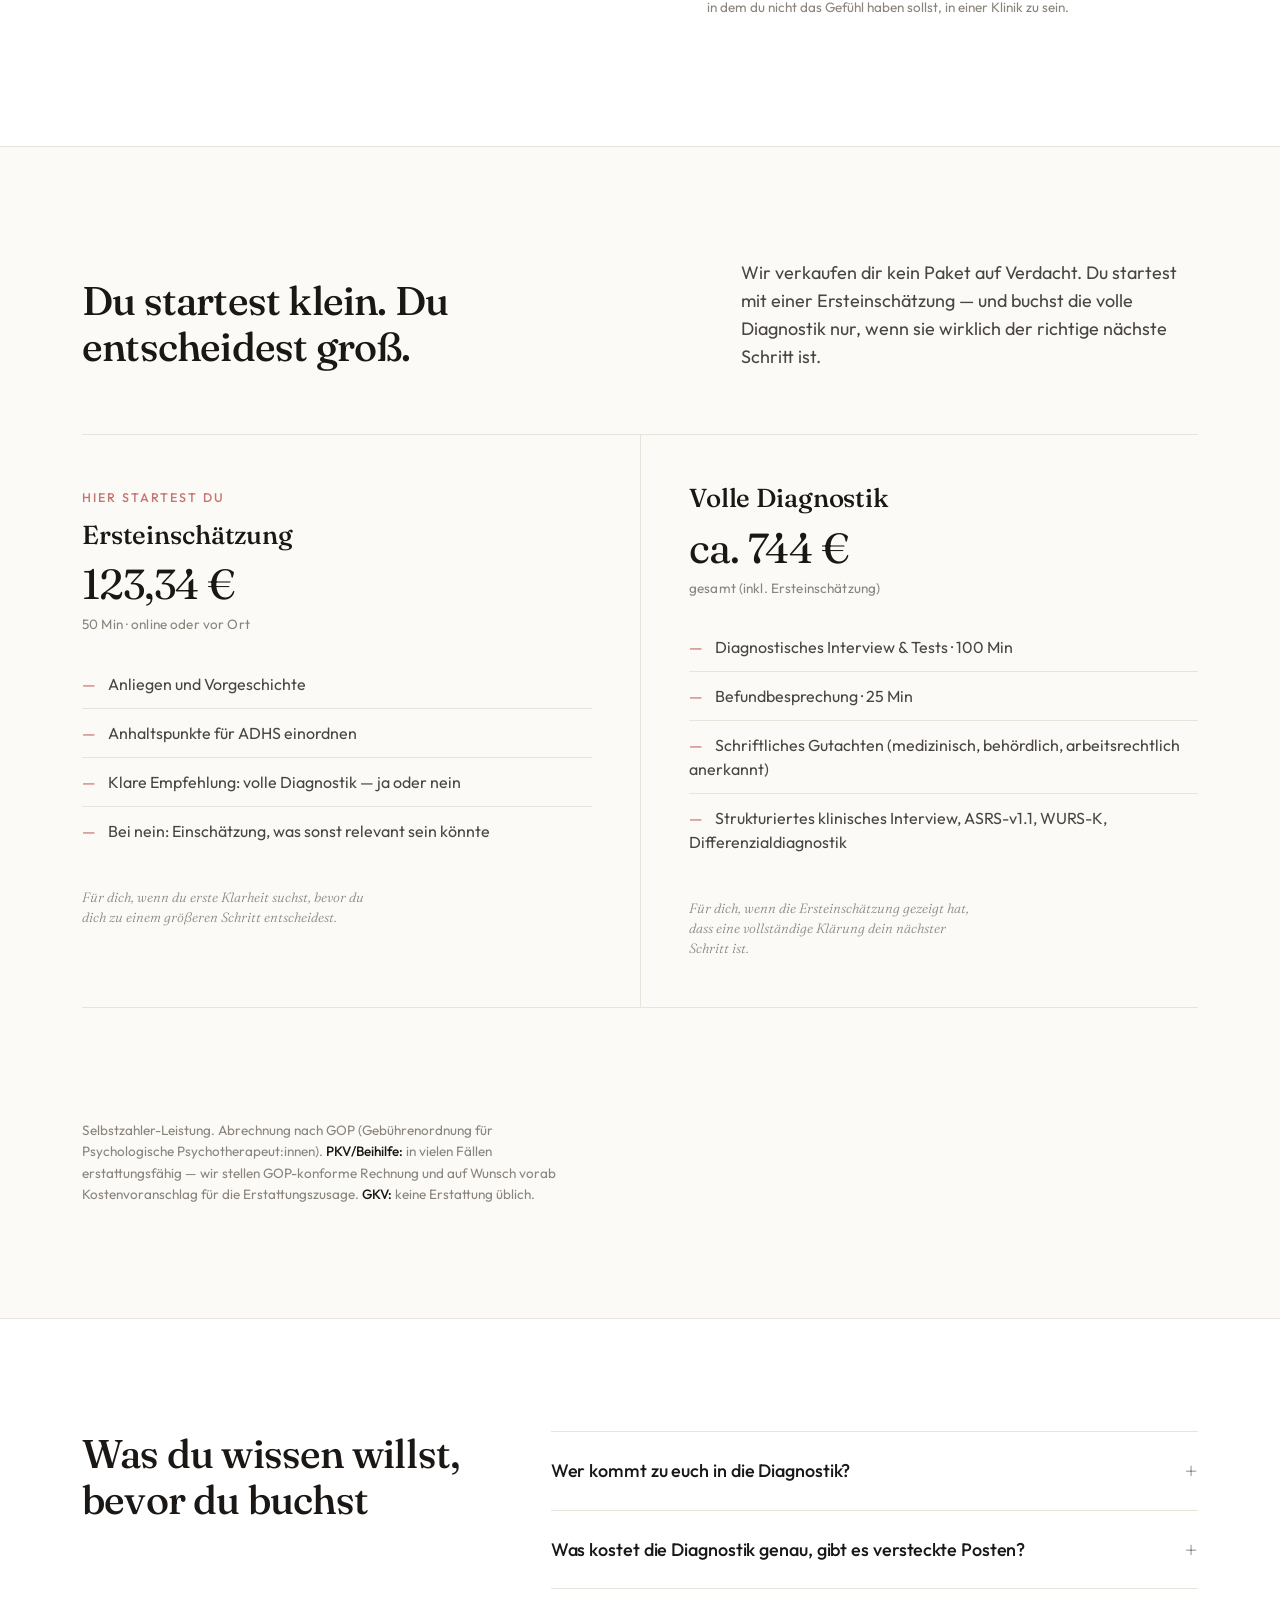
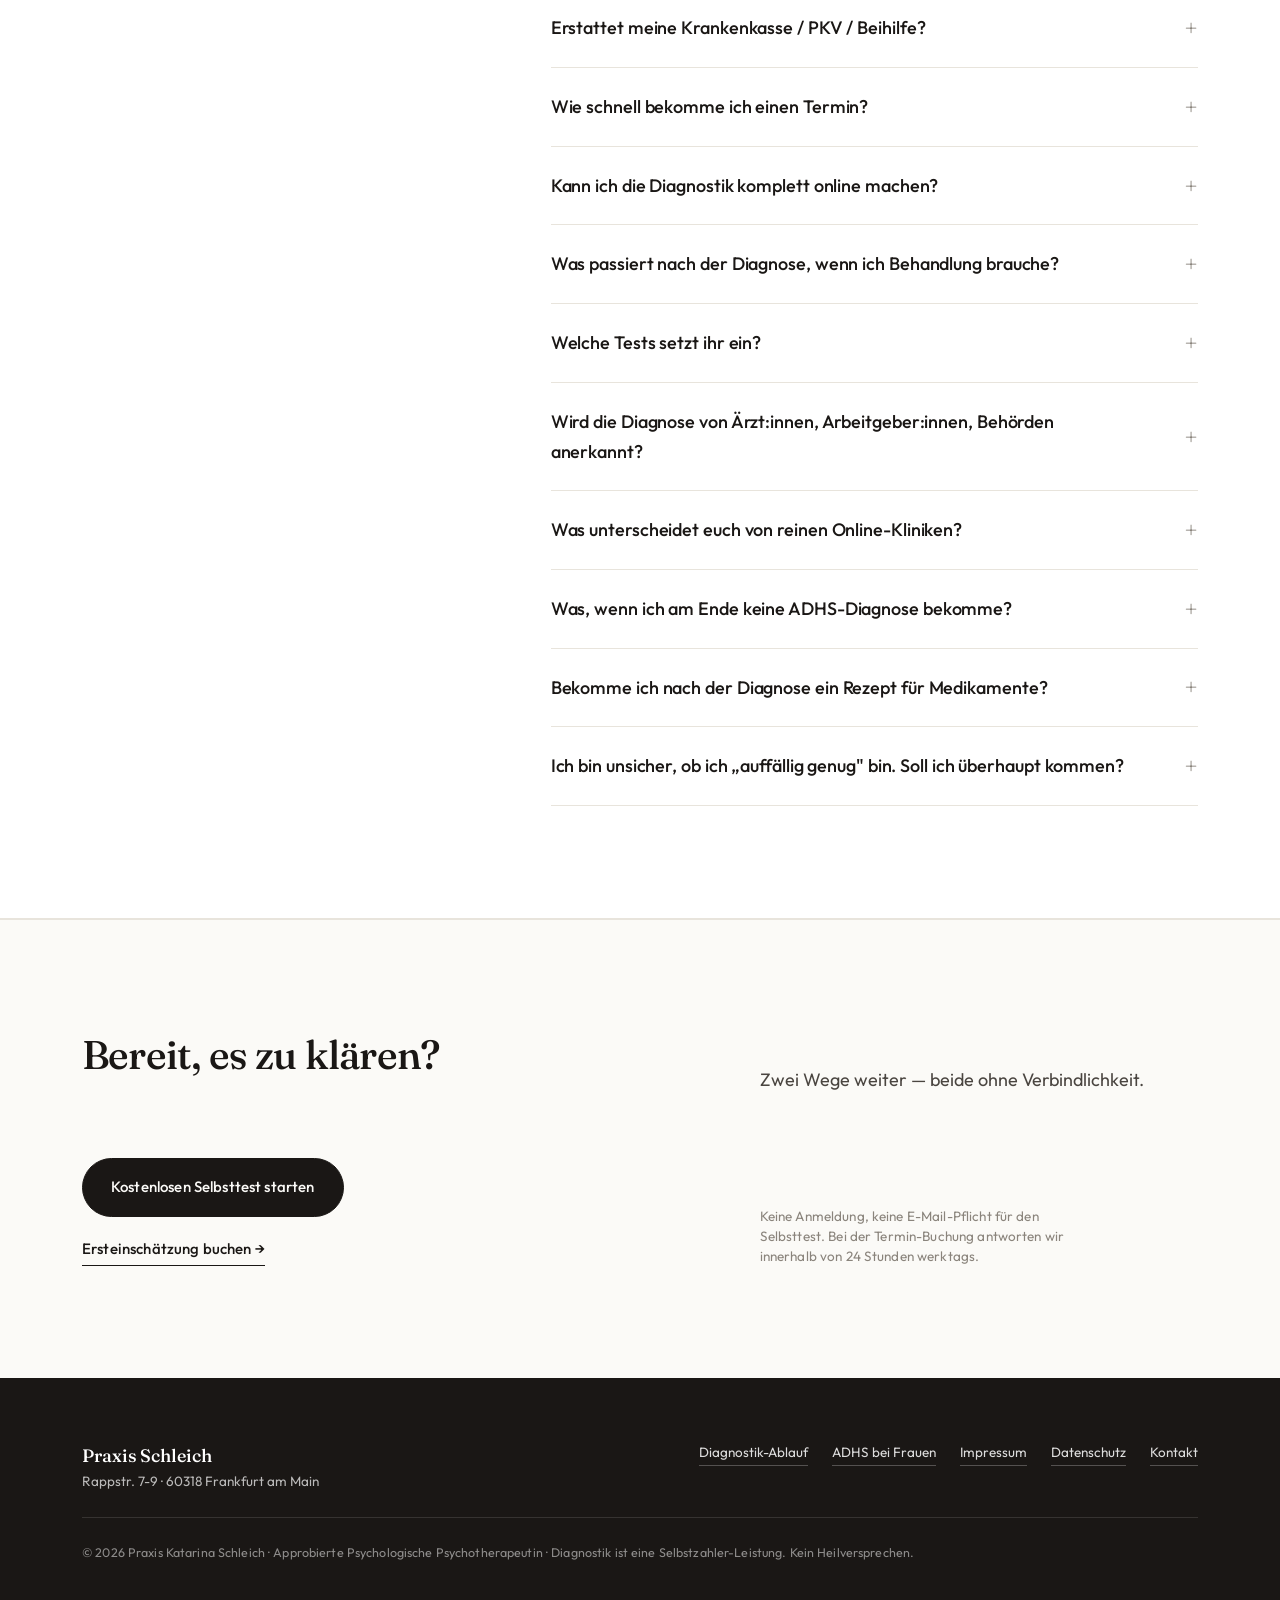
==== commit 107bad48: "feat(pages): add ADHS-Frauen + Diagnostik-Ablauf subpages, expand nav Zwei substantielle Unterseiten" ====
--- a/index.html
+++ b/index.html
@@ -96,7 +96,9 @@
       <nav class="nav" aria-label="Hauptnavigation">
         <a href="/" class="nav__brand">Praxis Schleich</a>
         <div class="nav__meta">
-          <span class="nav__location">Frankfurt-Nordend</span>
+          <a href="/diagnostik-ablauf.html" class="nav__link">Ablauf</a>
+          <a href="#pricing-title" class="nav__link">Preise</a>
+          <a href="/spaetdiagnose-frauen.html" class="nav__link">Für Frauen</a>
           <a href="#selbsttest" class="nav__link">Selbsttest</a>
           <a href="#termin" class="nav__cta">Termin anfragen →</a>
         </div>
@@ -361,9 +363,10 @@
           Rappstr. 7-9 · 60318 Frankfurt am Main
         </div>
         <nav class="site-footer__nav" aria-label="Footer">
+          <a href="/diagnostik-ablauf.html">Diagnostik-Ablauf</a>
+          <a href="/spaetdiagnose-frauen.html">ADHS bei Frauen</a>
           <a href="/impressum.html">Impressum</a>
           <a href="/datenschutz.html">Datenschutz</a>
-          <a href="/spaetdiagnose-frauen.html">ADHS bei Frauen</a>
           <a href="mailto:kontakt@psychotherapie-schleich.de">Kontakt</a>
         </nav>
       </div>
--- a/styles.css
+++ b/styles.css
@@ -121,6 +121,51 @@
   border-bottom: 1px solid var(--border);
 }
 
+/* ===== Legal Pages (Impressum, Datenschutz) ===== */
+.legal-page .container {
+  max-width: 760px;
+}
+.legal-page h1 {
+  margin: var(--sp-6) 0 var(--sp-8);
+  max-width: 18ch;
+}
+.legal-page h2 {
+  margin: var(--sp-12) 0 var(--sp-4);
+  font-size: var(--fs-xl);
+}
+.legal-page p,
+.legal-page address {
+  font-size: var(--fs-base);
+  line-height: 1.65;
+  margin: 0 0 var(--sp-4);
+  max-width: 65ch;
+  color: var(--text-body);
+}
+.legal-page address {
+  font-style: normal;
+}
+.legal-page strong {
+  color: var(--text);
+  font-weight: 500;
+}
+.legal-page a {
+  color: var(--text);
+  border-bottom: 1px solid var(--border);
+  transition: color 0.2s ease, border-color 0.2s ease;
+}
+.legal-page a:hover {
+  color: var(--accent);
+  border-bottom-color: var(--accent);
+}
+.legal-back {
+  margin-top: var(--sp-16) !important;
+  font-size: var(--fs-sm);
+  color: var(--text-muted);
+}
+.legal-back a {
+  border-bottom: 0;
+}
+
 /* ===== Site Navigation ===== */
 .site-nav {
   padding: var(--sp-6) 0;
@@ -186,13 +231,16 @@
   color: var(--accent);
   border-bottom-color: var(--accent);
 }
-@media (max-width: 640px) {
-  .nav { gap: var(--sp-3); }
-  .nav__location { display: none; }
+.nav__meta a[aria-current="page"] {
+  color: var(--accent);
+  border-bottom-color: var(--accent);
+}
+@media (max-width: 900px) {
   .nav__meta { gap: var(--sp-4); }
 }
-@media (max-width: 480px) {
+@media (max-width: 768px) {
   .nav__link { display: none; }
+  .nav { gap: var(--sp-4); }
 }
 
 /* ===== Eyebrow (uppercase letterspaced accent label) ===== */
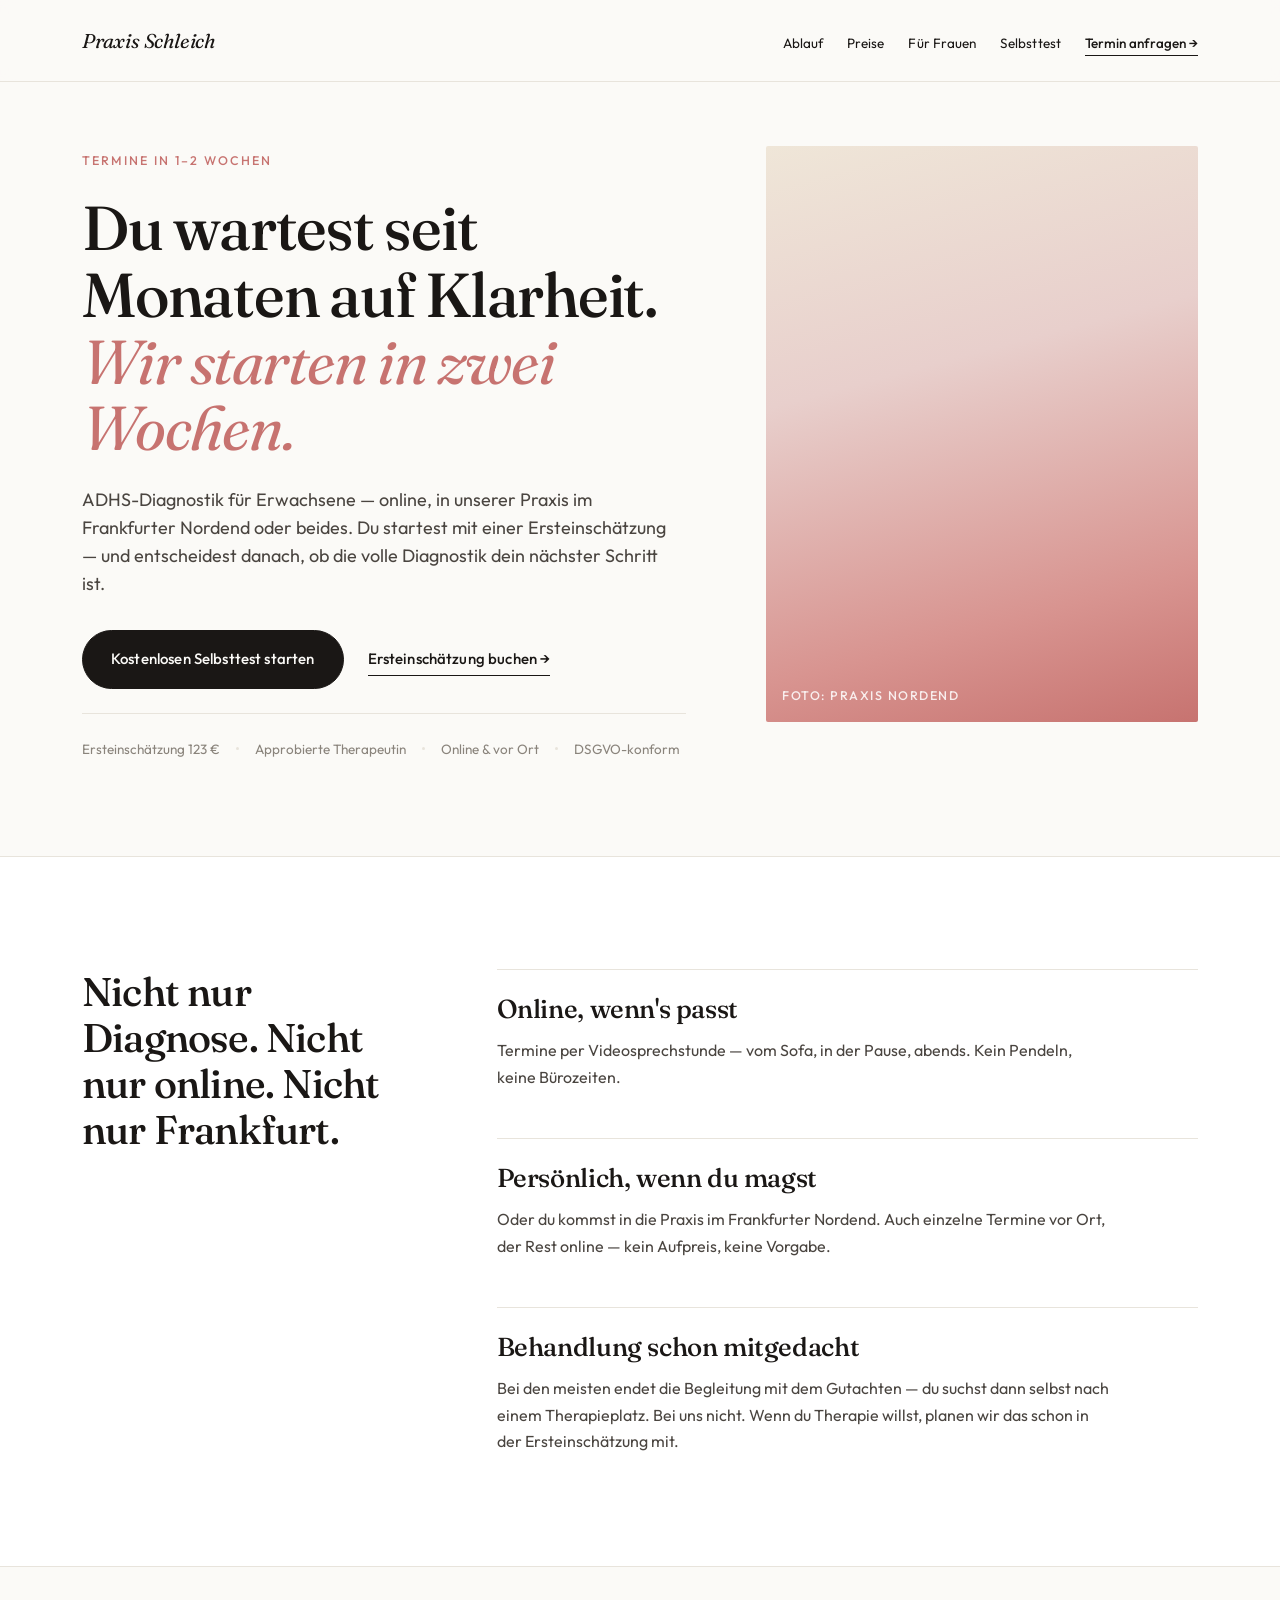
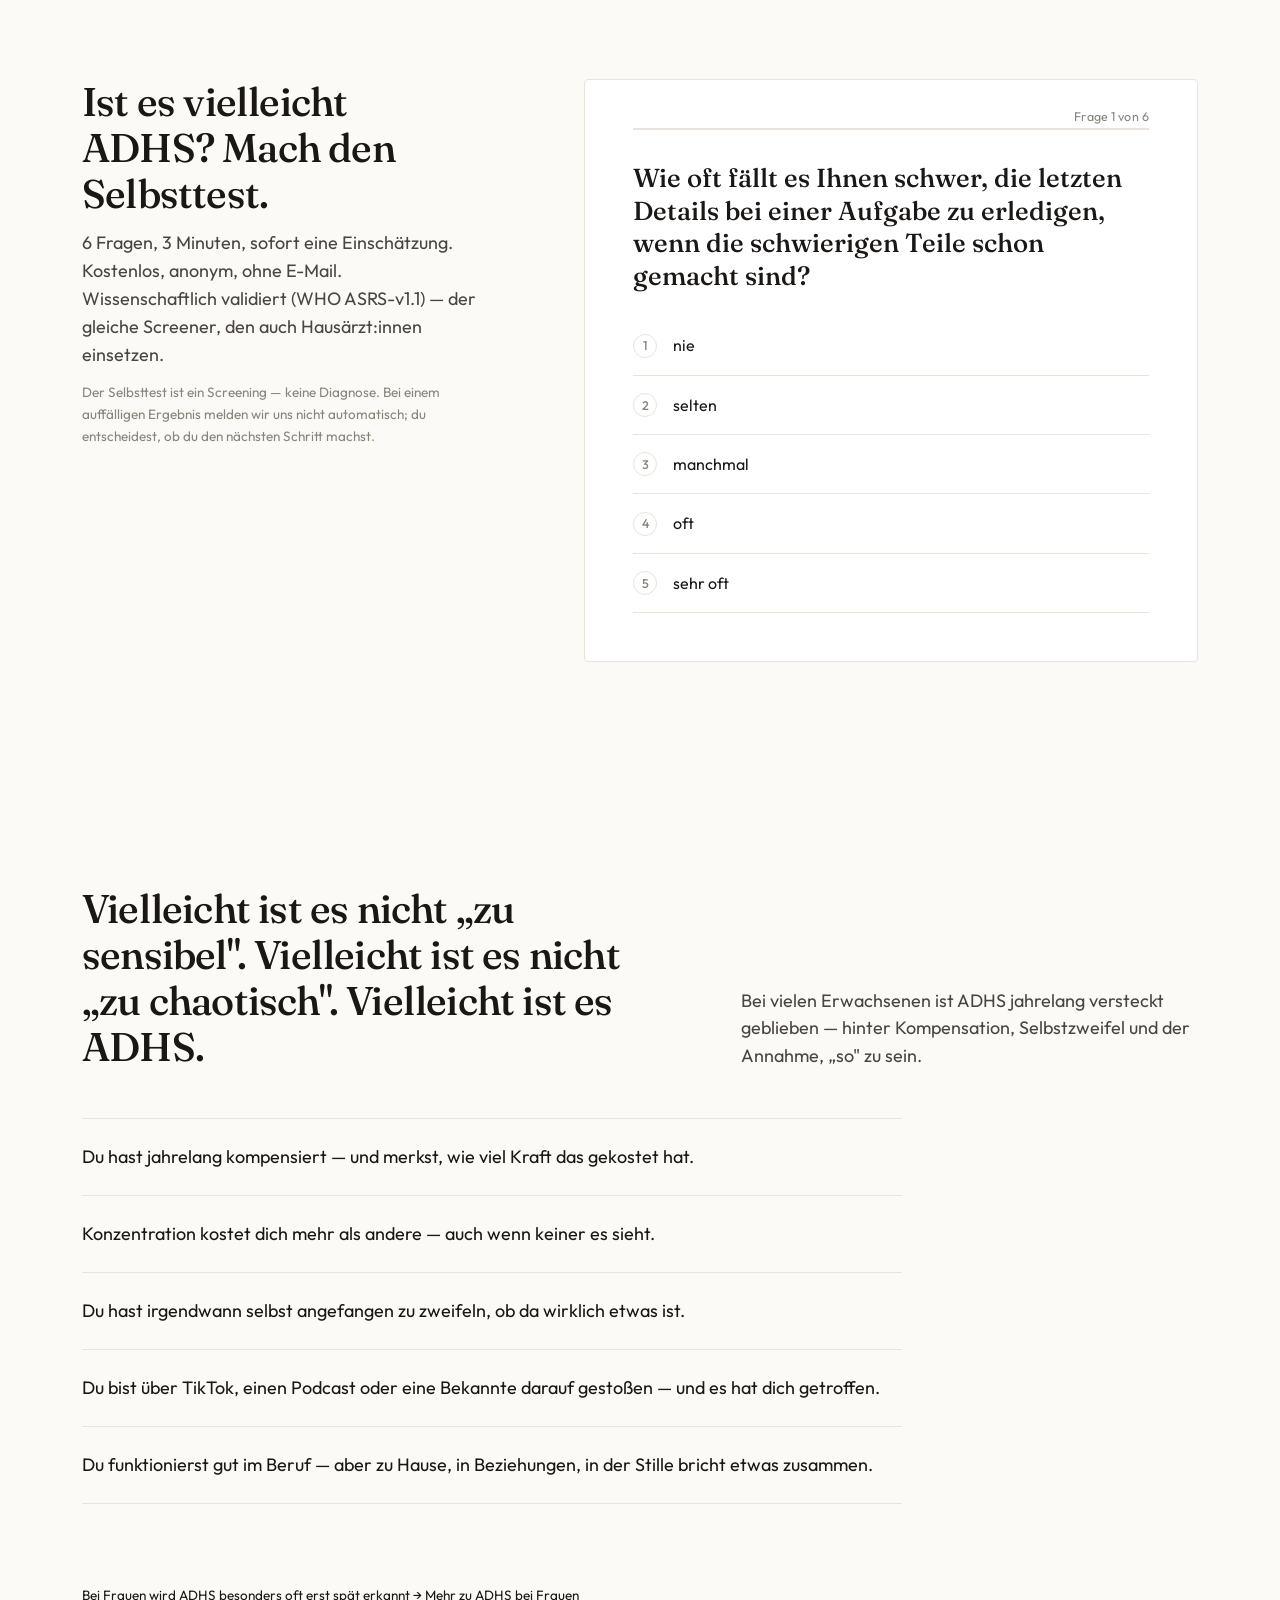
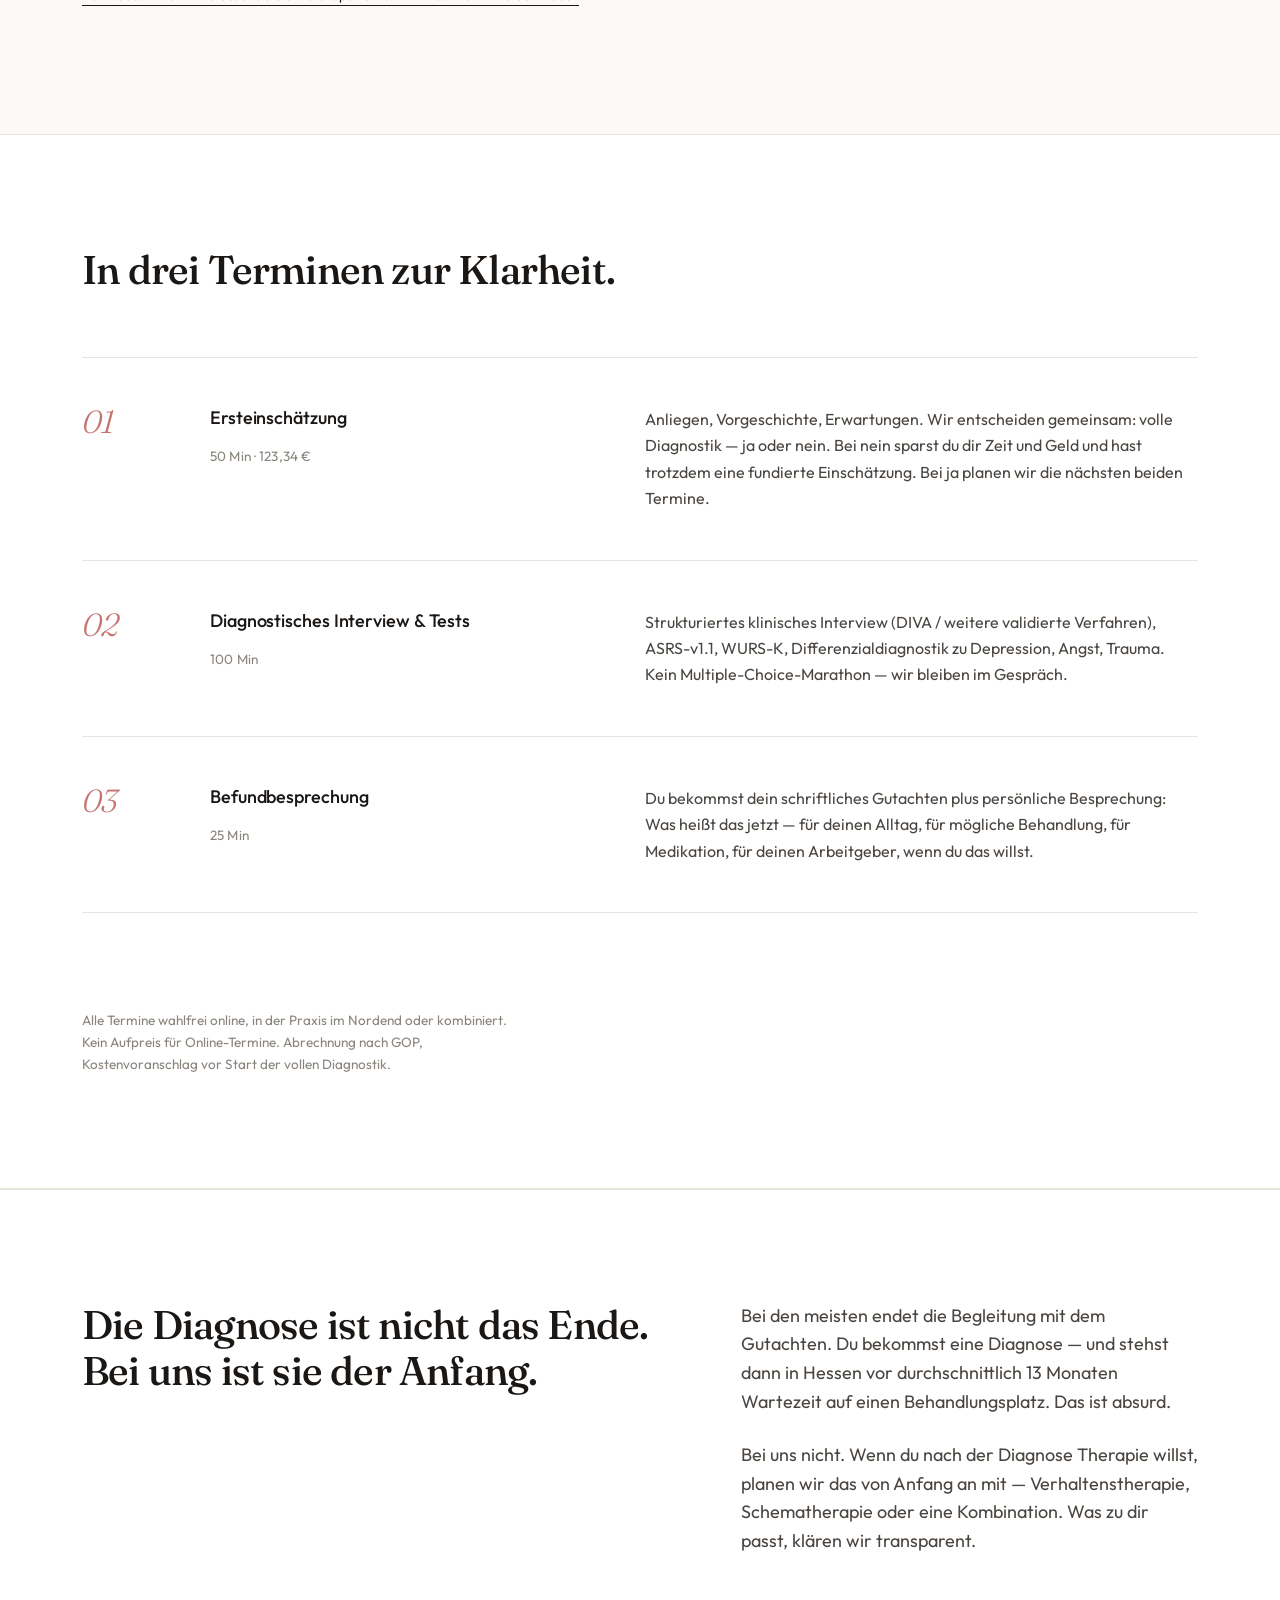
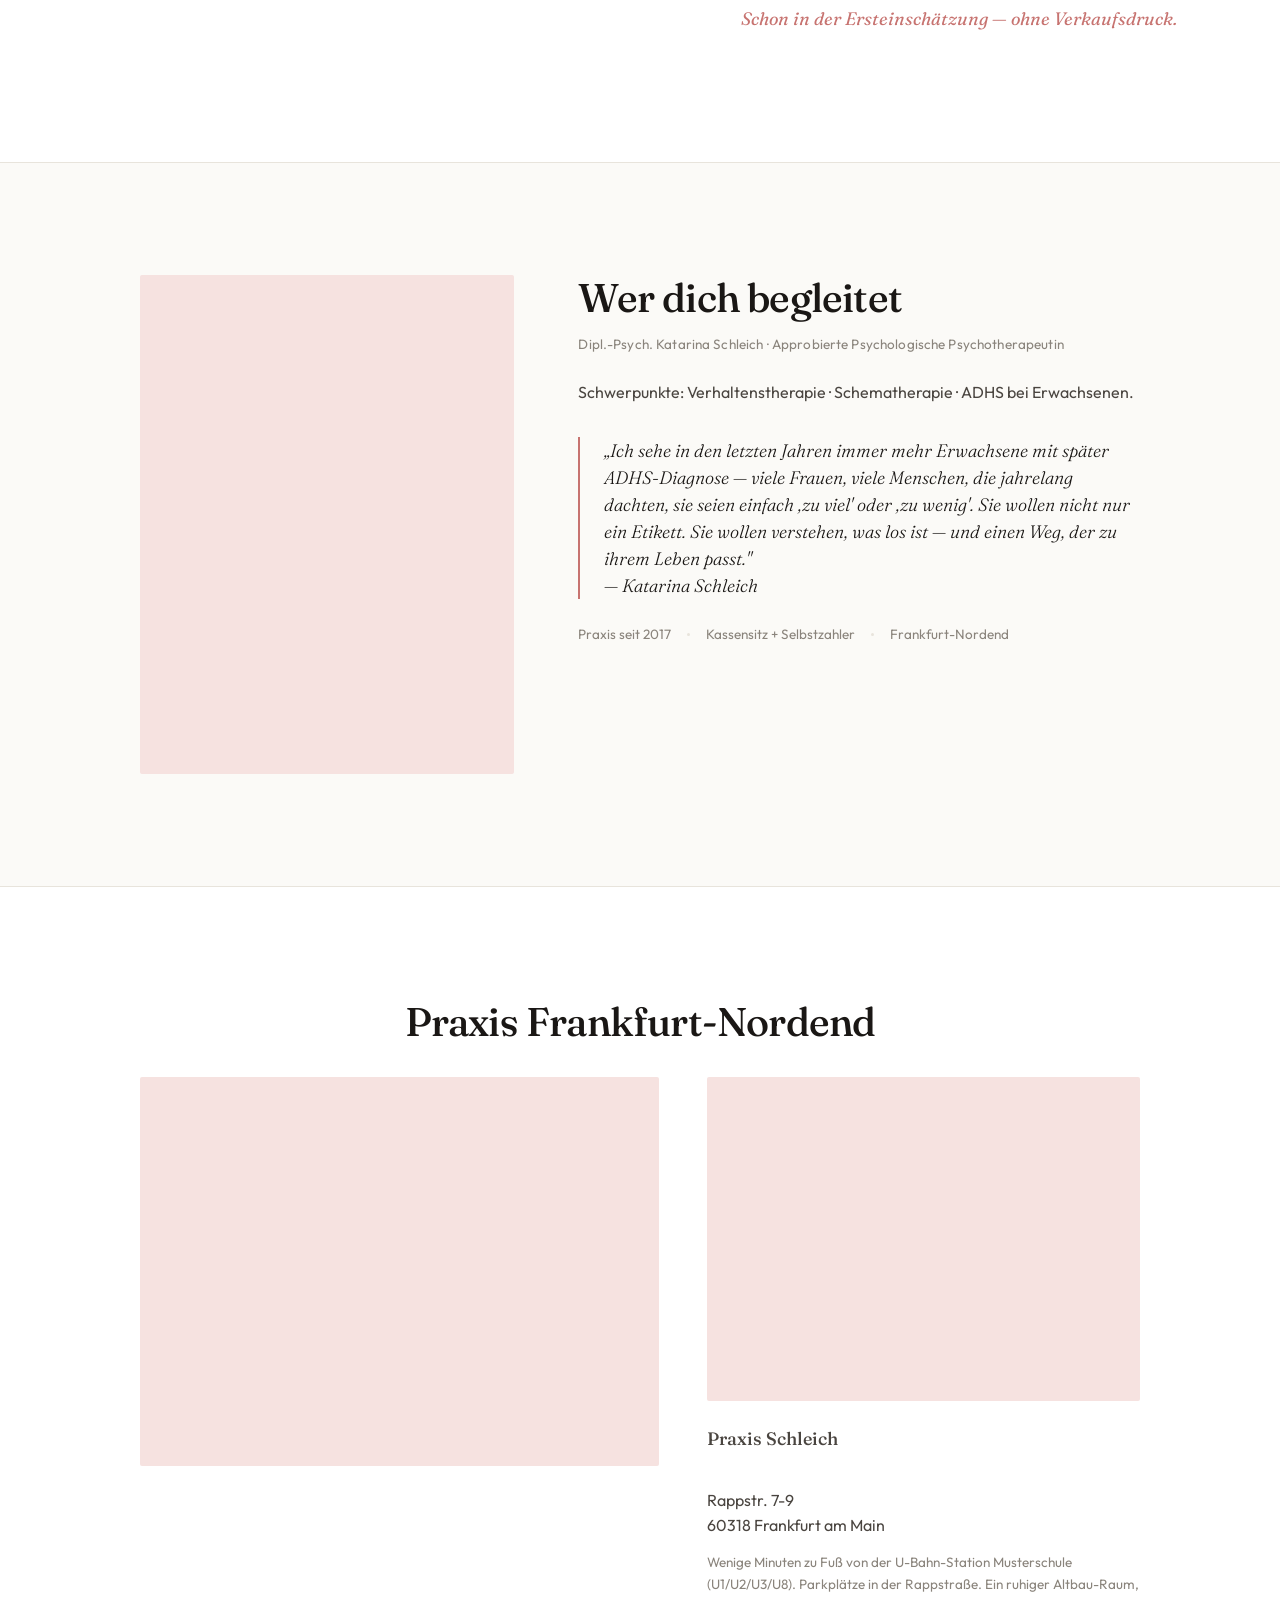
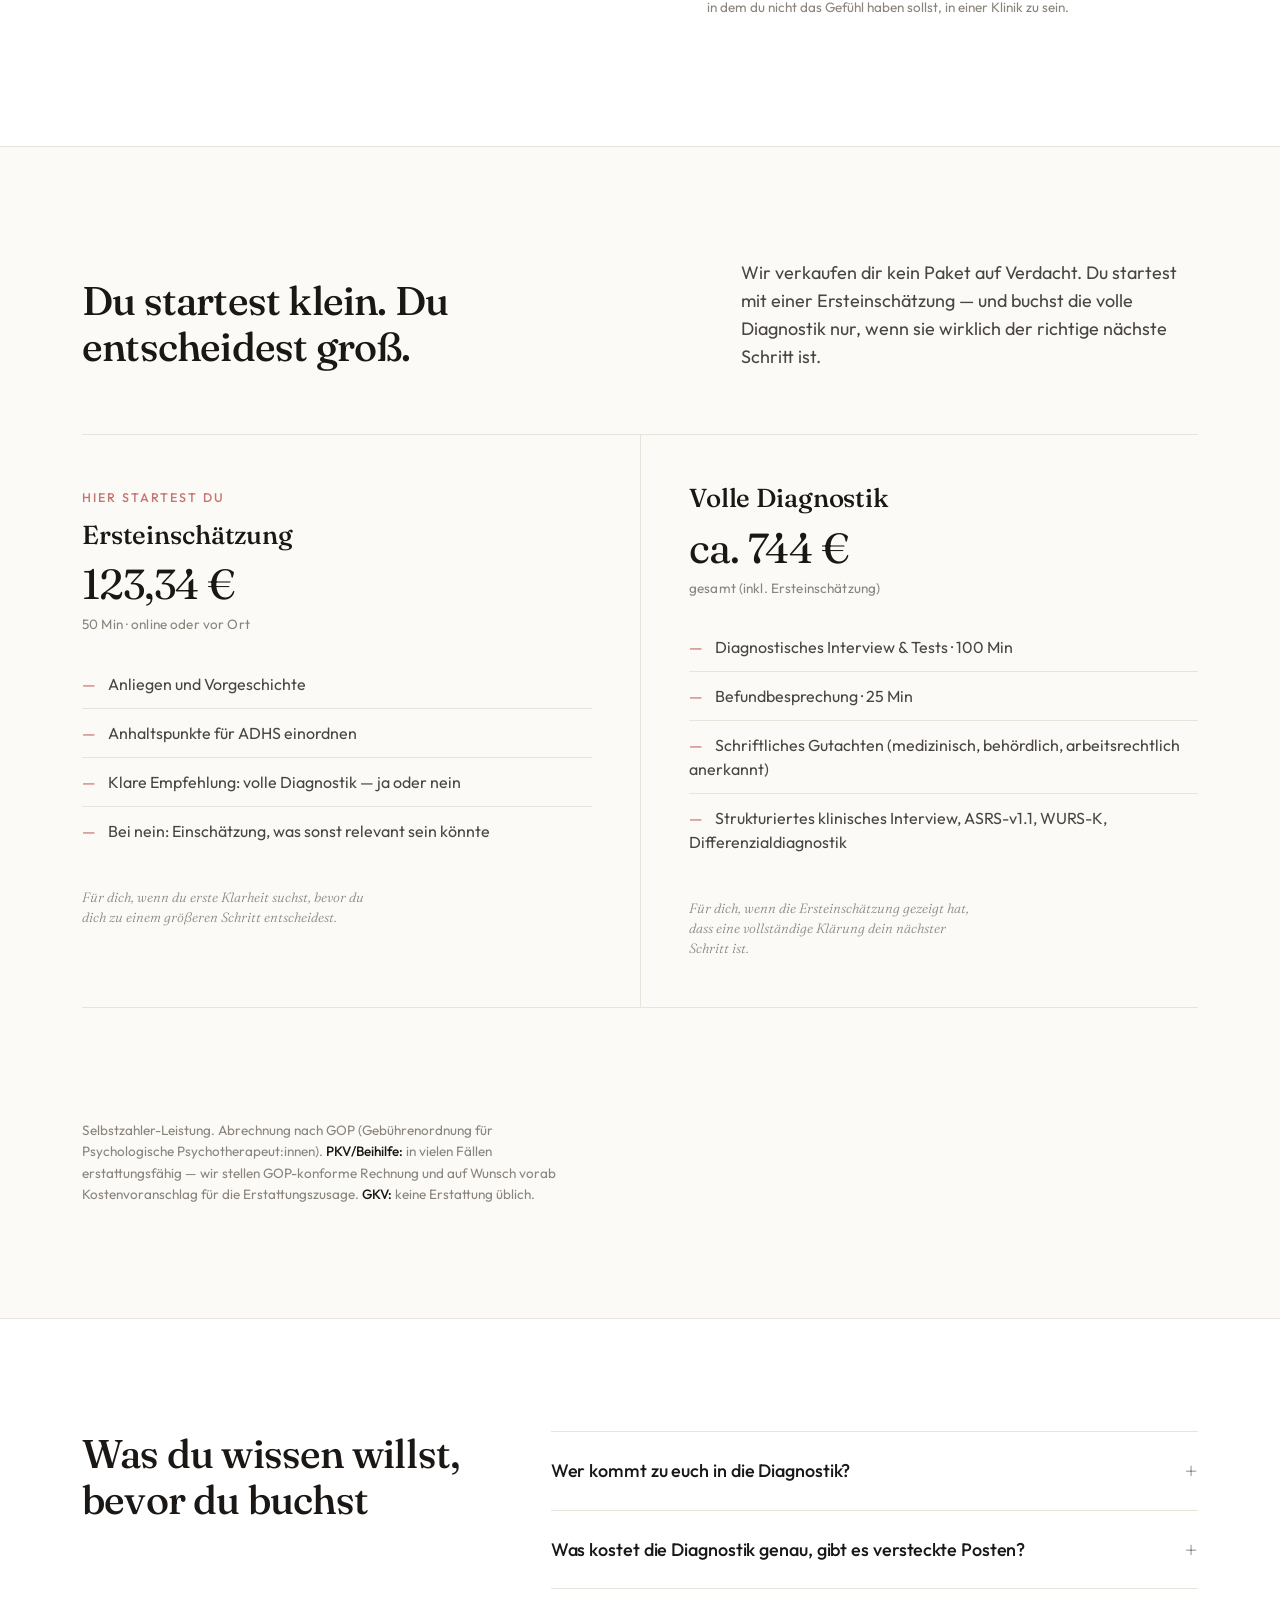
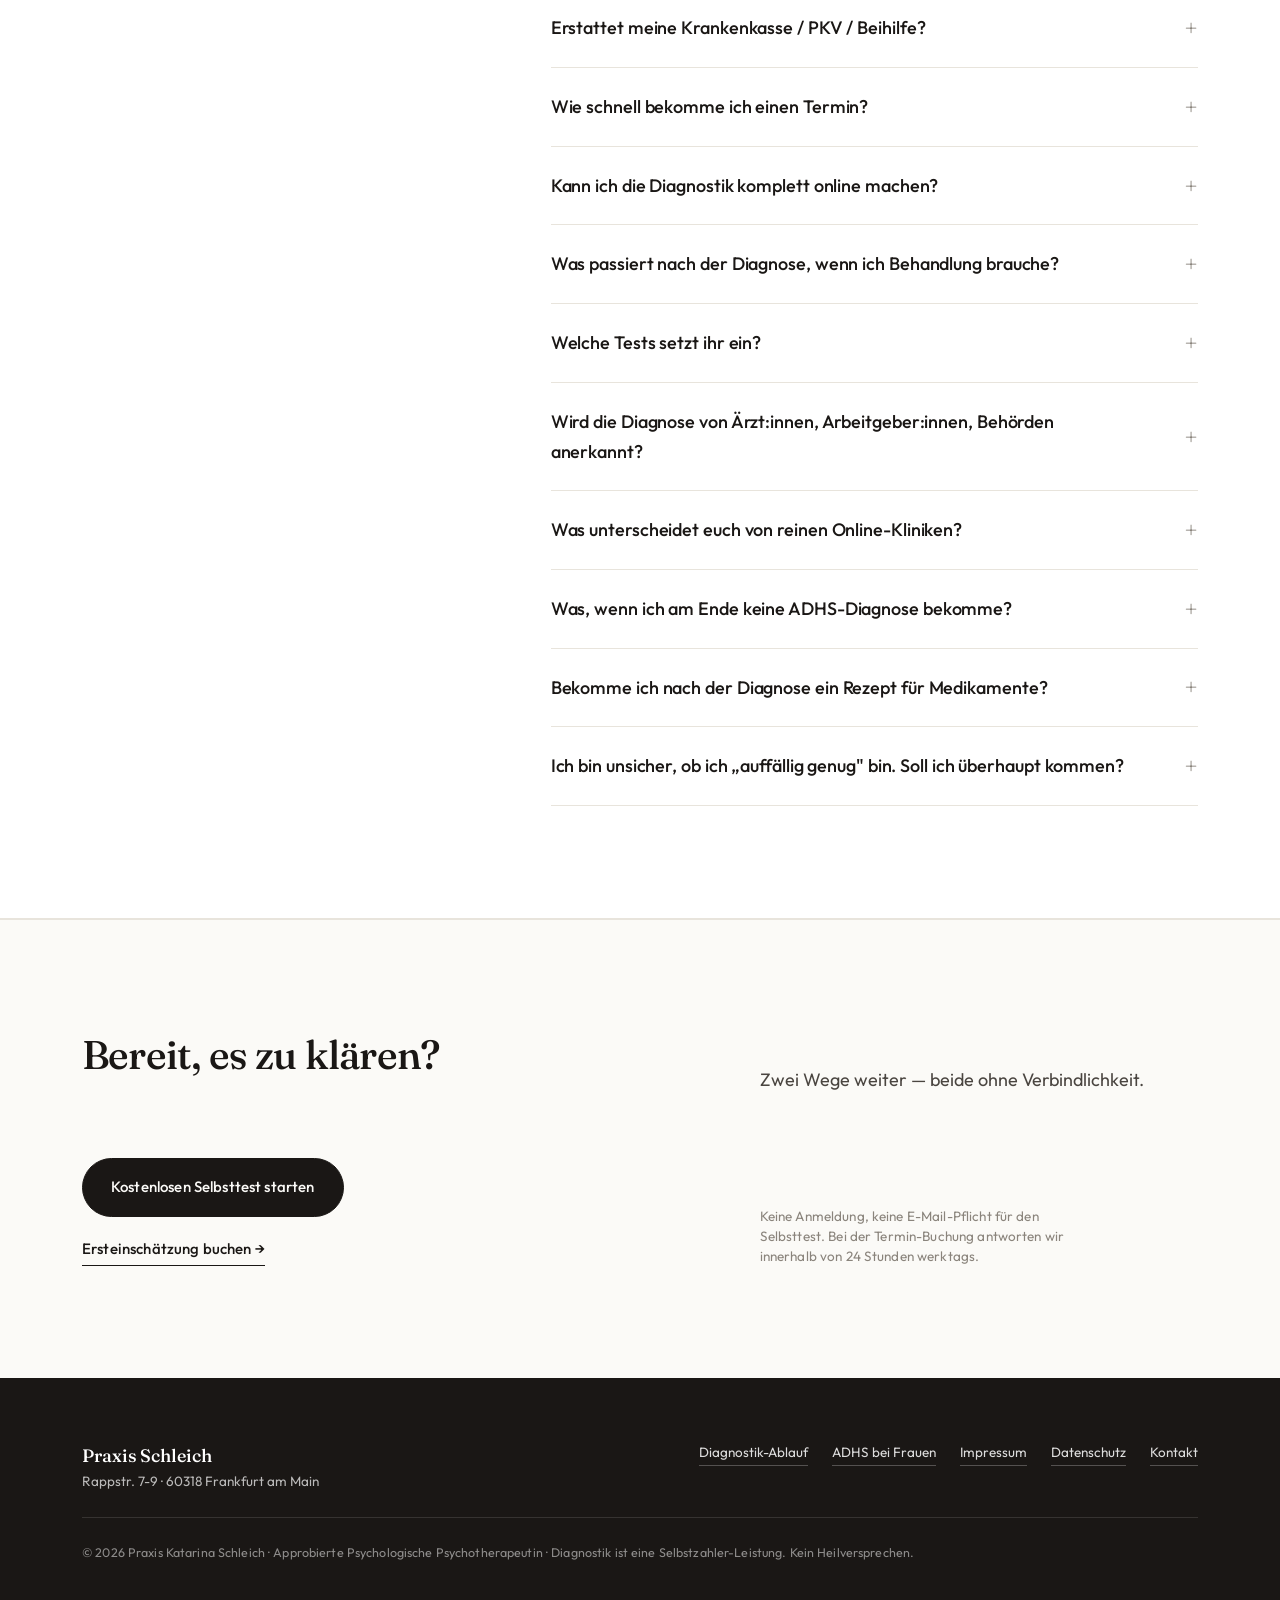
==== commit 2efb4914: "fill: replace placeholders — phone 069 348 739 23 + Praxis seit 2017 Zwei konkrete Daten von Yves be" ====
--- a/index.html
+++ b/index.html
@@ -5,14 +5,14 @@
   <meta name="viewport" content="width=device-width, initial-scale=1.0">
   <title>ADHS-Diagnostik Frankfurt · Termin in 1–2 Wochen | Praxis Schleich</title>
   <meta name="description" content="13 Monate Wartezeit? Nicht bei uns. ADHS-Diagnostik bei Erwachsenen — online & in Frankfurt-Nordend. Ersteinschätzung ab 123 €. Mit Anschluss-Behandlung aus einer Hand.">
-  <link rel="canonical" href="https://psychotherapie-schleich.de/">
+  <link rel="canonical" href="https://psychotherapie-schleich.de/adhs/">
 
   <!-- OpenGraph -->
   <meta property="og:type" content="website">
   <meta property="og:title" content="ADHS-Diagnostik Frankfurt — Klarheit in Wochen, nicht Monaten">
   <meta property="og:description" content="Hybrid-Diagnostik bei Erwachsenen. Online flexibel oder persönlich in Frankfurt — du entscheidest. Mit echter Therapeutin und Anschluss-Behandlung aus einer Hand.">
   <meta property="og:image" content="https://psychotherapie-schleich.de/images/og-image.jpg">
-  <meta property="og:url" content="https://psychotherapie-schleich.de/">
+  <meta property="og:url" content="https://psychotherapie-schleich.de/adhs/">
 
   <!-- Twitter Card -->
   <meta name="twitter:card" content="summary_large_image">
@@ -38,7 +38,7 @@
     "name": "Praxis Katarina Schleich",
     "description": "Psychotherapeutische Praxis mit Schwerpunkt ADHS-Diagnostik bei Erwachsenen in Frankfurt-Nordend.",
     "url": "https://psychotherapie-schleich.de/",
-    "telephone": "+49-69-XXXXXXX",
+    "telephone": "+49-69-34873923",
     "address": {
       "@type": "PostalAddress",
       "streetAddress": "Rappstr. 7-9",
@@ -224,7 +224,7 @@
             <p>Schwerpunkte: Verhaltenstherapie · Schematherapie · ADHS bei Erwachsenen.</p>
             <blockquote><em>„Ich sehe in den letzten Jahren immer mehr Erwachsene mit später ADHS-Diagnose — viele Frauen, viele Menschen, die jahrelang dachten, sie seien einfach ‚zu viel' oder ‚zu wenig'. Sie wollen nicht nur ein Etikett. Sie wollen verstehen, was los ist — und einen Weg, der zu ihrem Leben passt."</em><br>— Katarina Schleich</blockquote>
             <ul class="section-therapeut__meta">
-              <li>Praxis seit 20XX</li>
+              <li>Praxis seit 2017</li>
               <li>Kassensitz + Selbstzahler</li>
               <li>Frankfurt-Nordend</li>
             </ul>
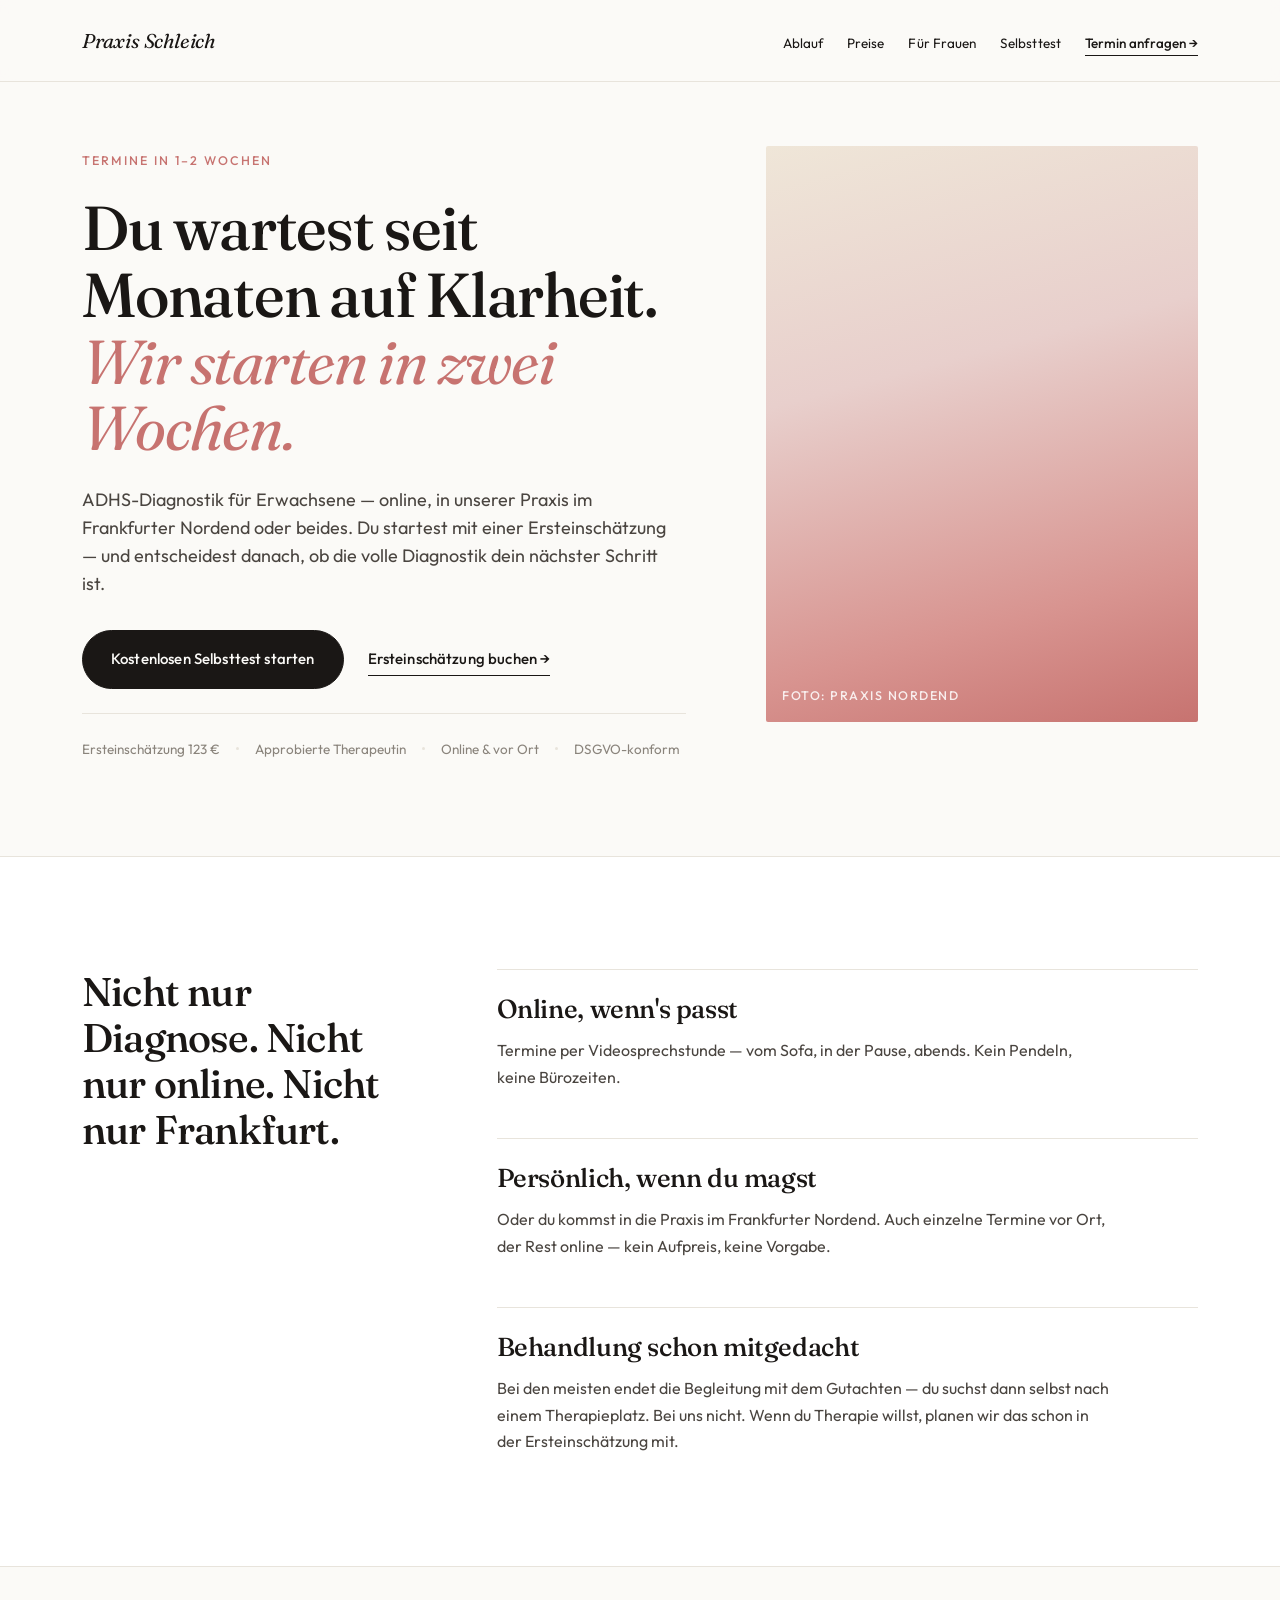
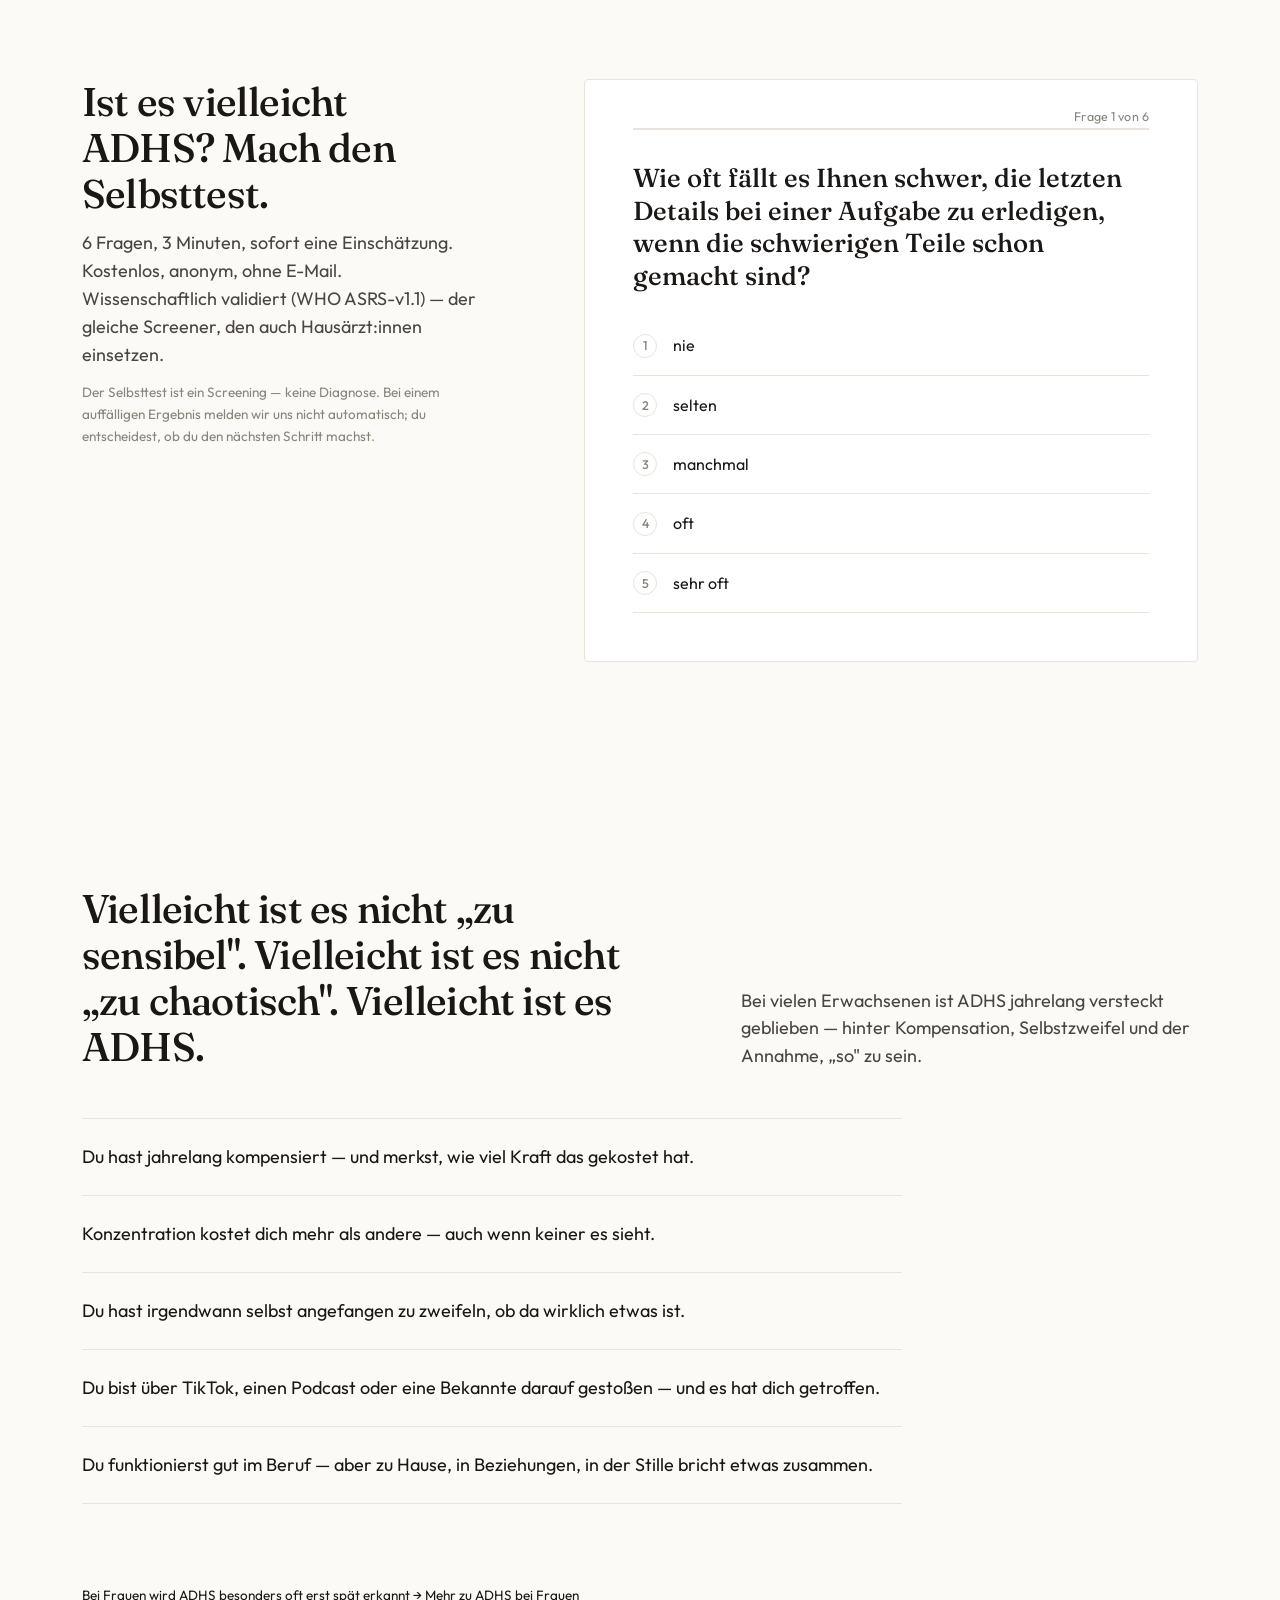
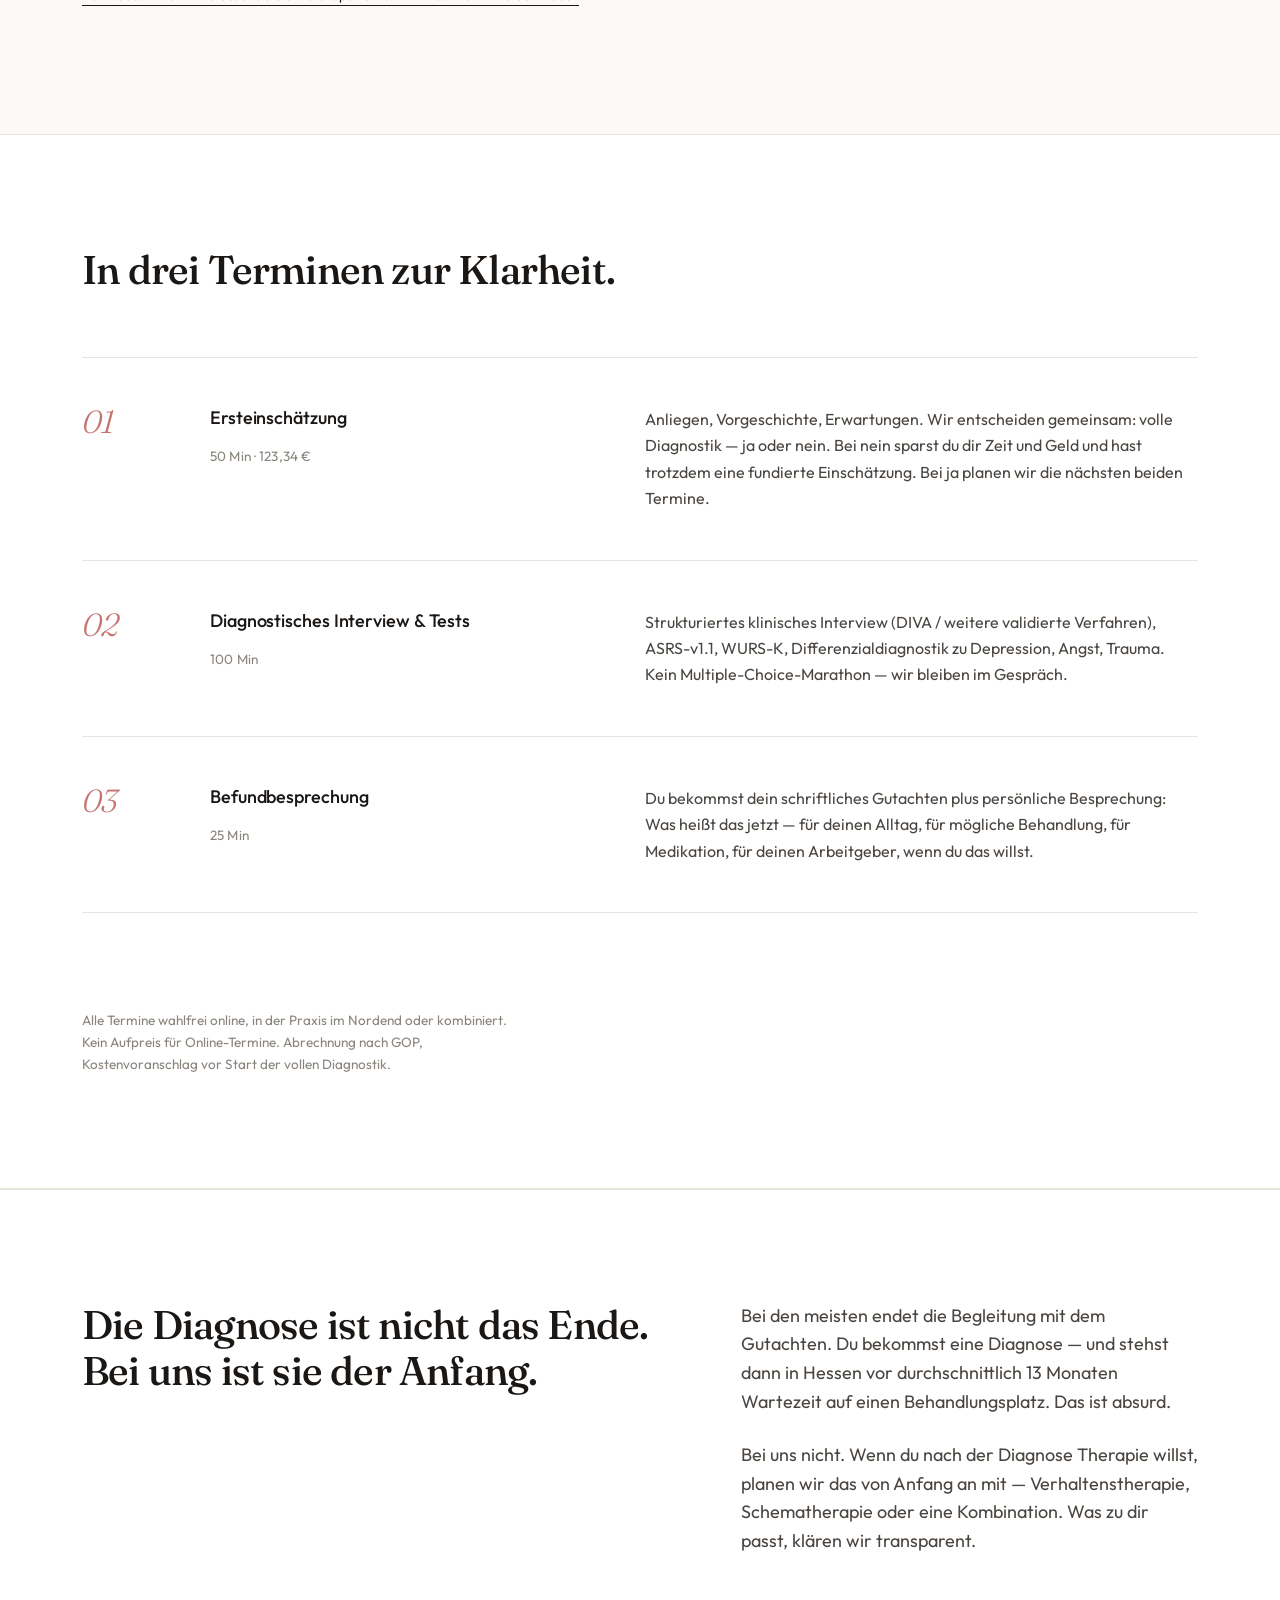
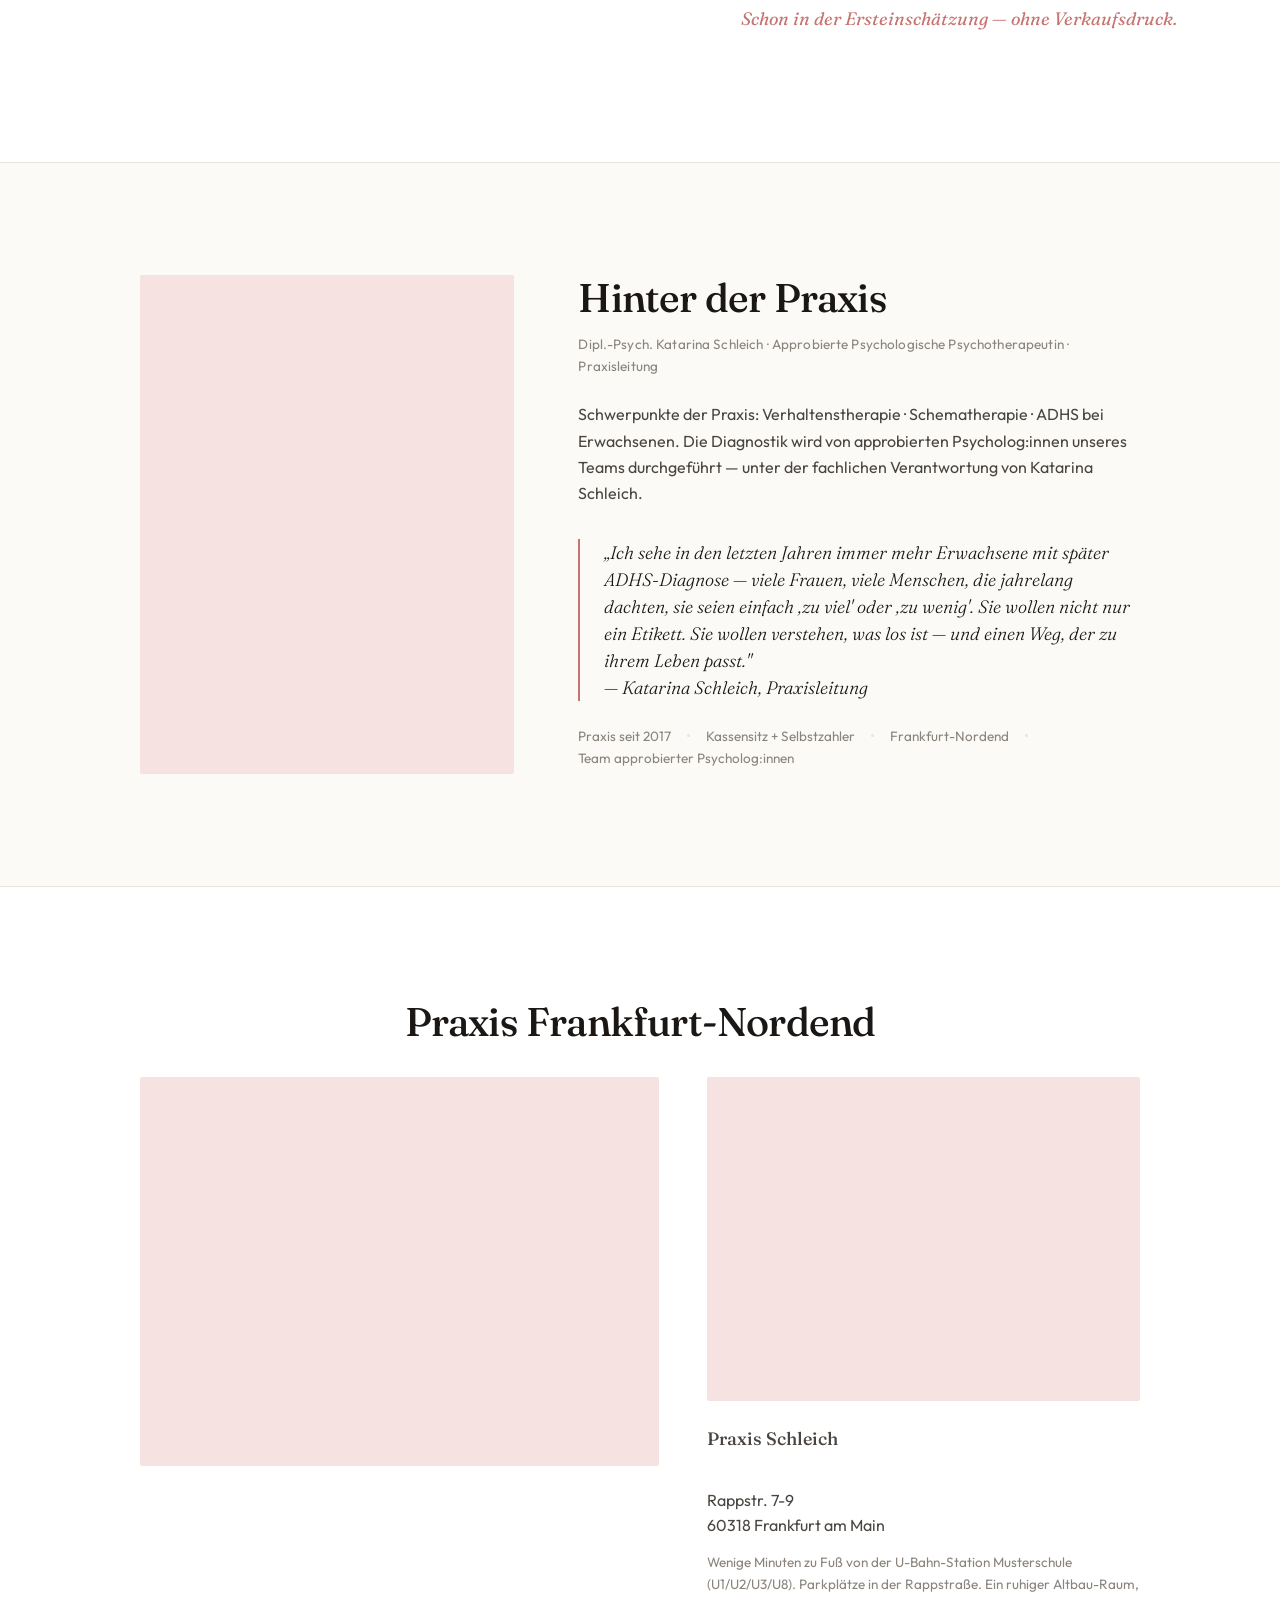
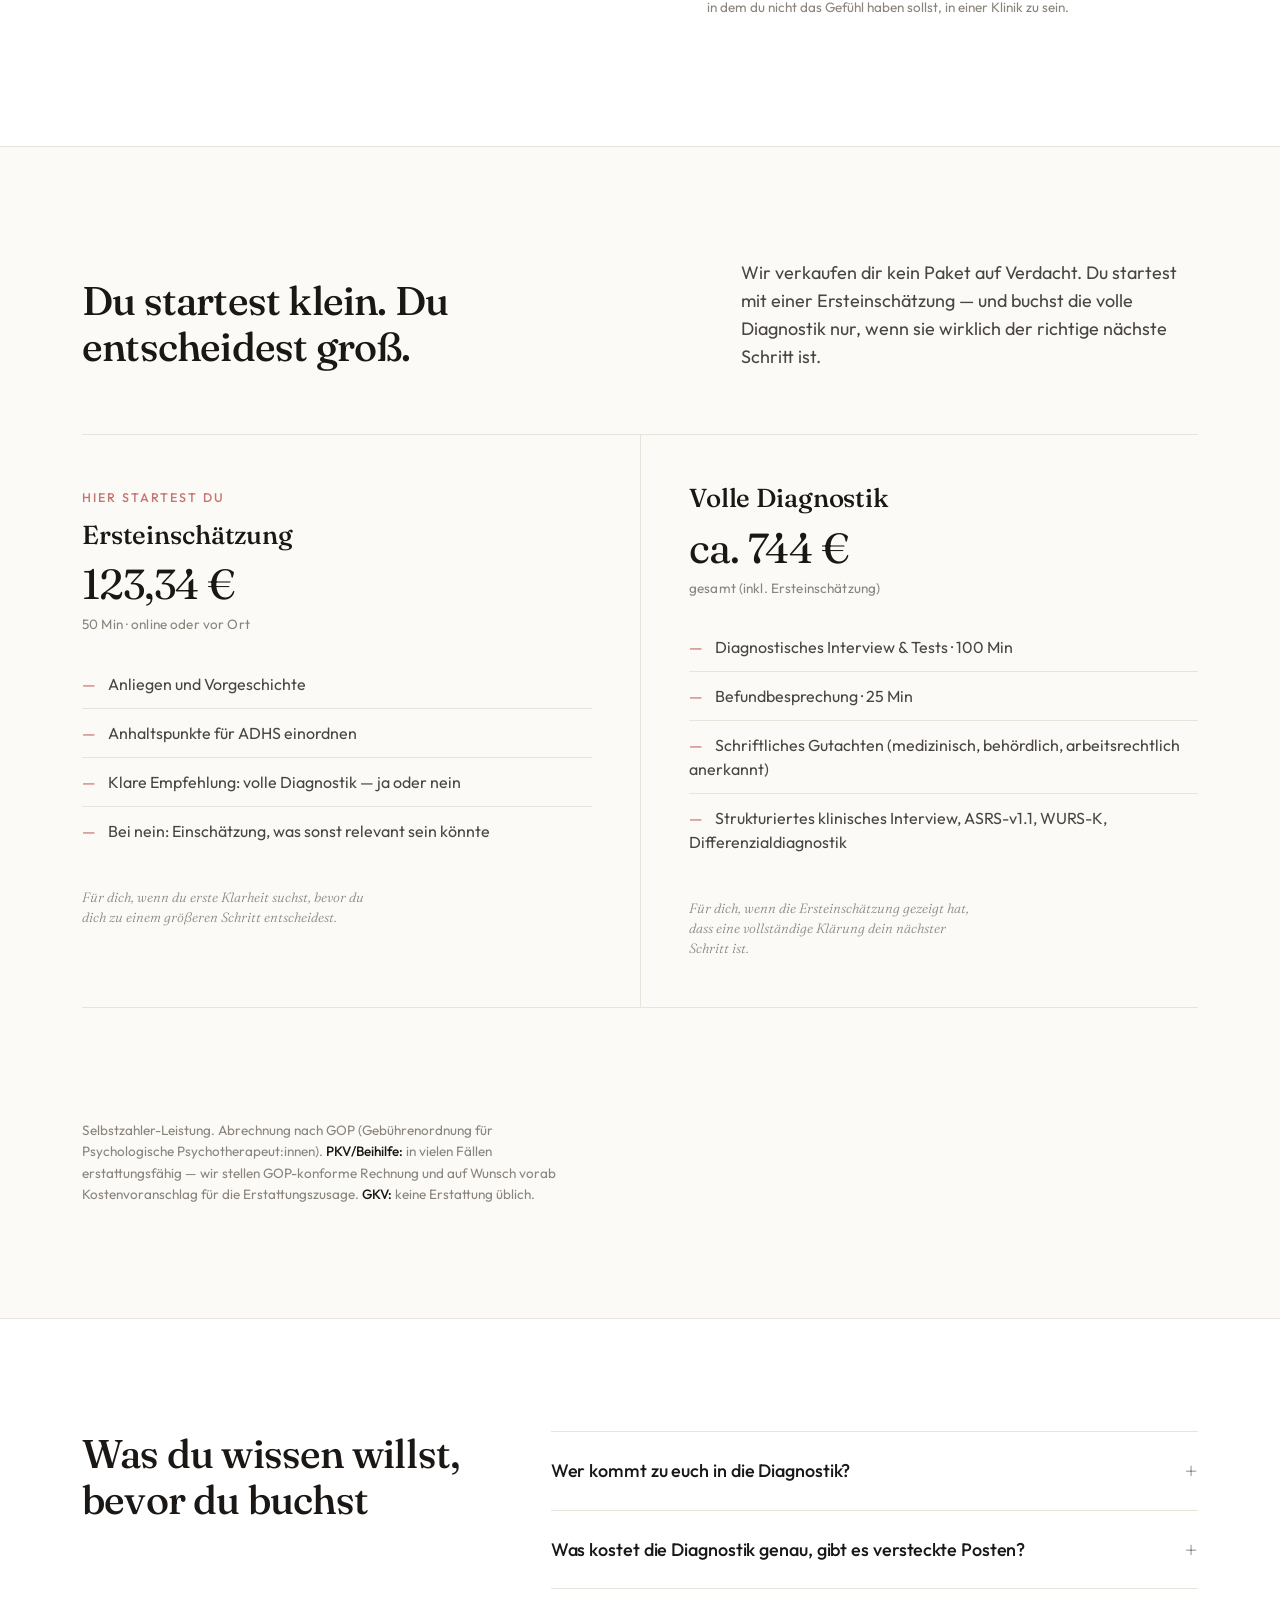
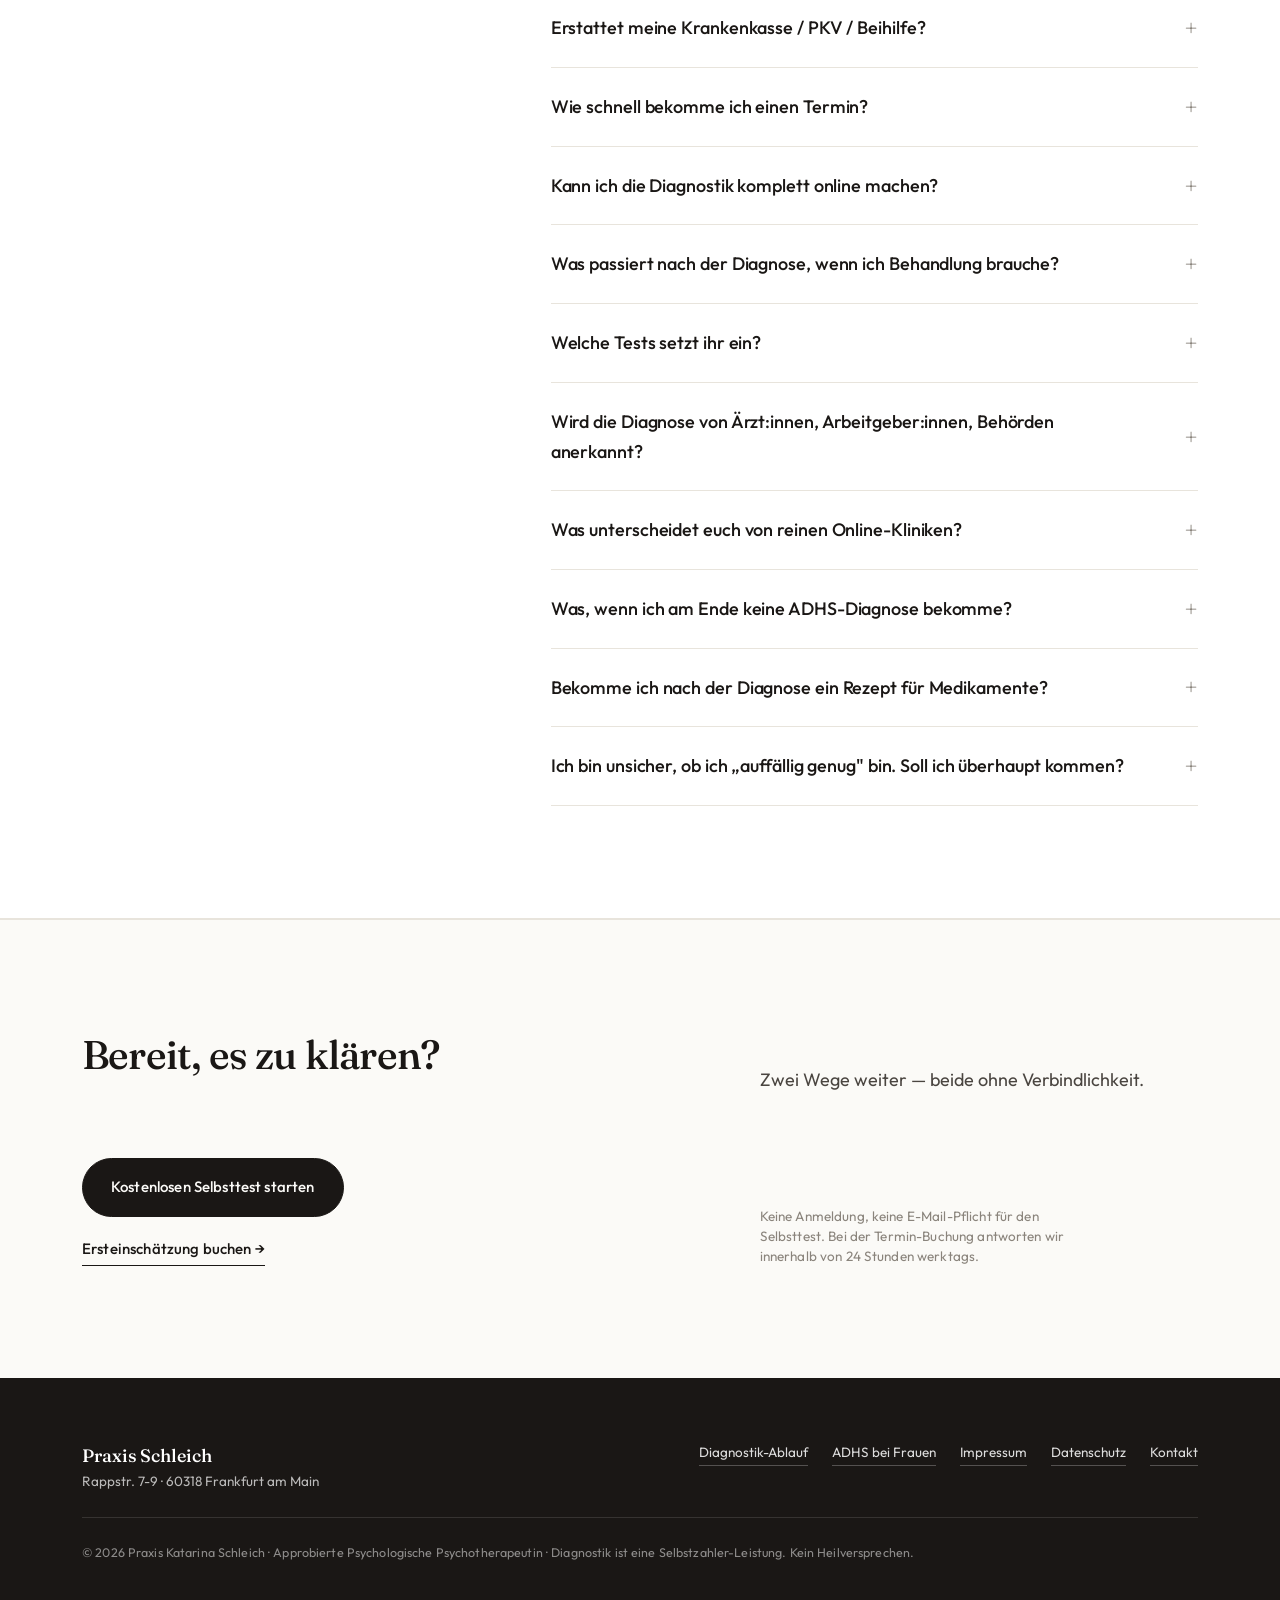
==== commit da566450: "content(bio): reposition Katarina as Praxisleitung, team performs diagnostics User-Klärung: Diagnost" ====
--- a/index.html
+++ b/index.html
@@ -79,7 +79,7 @@
       { "@type": "Question", "name": "Was passiert nach der Diagnose, wenn ich Behandlung brauche?", "acceptedAnswer": { "@type": "Answer", "text": "Bei Interesse an einer weiterführenden Behandlung besprechen wir gemeinsam, welche nächsten Schritte für dich sinnvoll sind — Verhaltenstherapie, Schematherapie oder eine Kombination. Wir denken die Behandlung schon in der Diagnostik mit, statt dich danach allein zu lassen." }},
       { "@type": "Question", "name": "Welche Tests setzt ihr ein?", "acceptedAnswer": { "@type": "Answer", "text": "Strukturierte klinische Anamnese, strukturiertes diagnostisches Interview (z.B. DIVA), ASRS-v1.1 Vollversion, WURS-K (Kindheits-Anamnese, retrospektiv) und je nach Fragestellung weitere validierte Verfahren zur Differenzialdiagnostik." }},
       { "@type": "Question", "name": "Wird die Diagnose anerkannt?", "acceptedAnswer": { "@type": "Answer", "text": "Ja. Das Gutachten wird von einer approbierten Psychologischen Psychotherapeutin erstellt und ist im medizinischen, behördlichen und arbeitsrechtlichen Kontext anerkannt." }},
-      { "@type": "Question", "name": "Was unterscheidet euch von reinen Online-Kliniken?", "acceptedAnswer": { "@type": "Answer", "text": "Wir sind eine echte Praxis in Frankfurt mit einer persönlichen Therapeutin — keine anonyme Plattform mit wechselnden Behandelnden. Du bekommst dieselbe Person von der Ersteinschätzung bis zur Befundbesprechung. Und wir verkaufen dir keine Komplettpakete auf Verdacht — du startest mit einer Ersteinschätzung und entscheidest erst danach, ob die volle Diagnostik der richtige nächste Schritt ist." }},
+      { "@type": "Question", "name": "Was unterscheidet euch von reinen Online-Kliniken?", "acceptedAnswer": { "@type": "Answer", "text": "Wir sind eine echte Praxis in Frankfurt mit einem festen Team approbierter Psycholog:innen — keine anonyme Plattform mit wechselnden Behandelnden. Du bekommst eine Bezugsperson, die dich von der Ersteinschätzung bis zur Befundbesprechung begleitet. Und wir verkaufen dir keine Komplettpakete auf Verdacht — du startest mit einer Ersteinschätzung und entscheidest erst danach, ob die volle Diagnostik der richtige nächste Schritt ist." }},
       { "@type": "Question", "name": "Was, wenn ich keine ADHS-Diagnose bekomme?", "acceptedAnswer": { "@type": "Answer", "text": "Die Diagnostik klärt zuverlässig — Ergebnis offen. Wenn ADHS ausgeschlossen wird, bekommst du dennoch ein vollwertiges Gutachten und wir besprechen, was alternativ relevant sein könnte. Du zahlst für die Klärung, nicht für eine bestimmte Diagnose." }},
       { "@type": "Question", "name": "Bekomme ich nach der Diagnose ein Rezept für Medikamente?", "acceptedAnswer": { "@type": "Answer", "text": "Nein, dafür brauchst du eine Ärzt:in (Psychiater:in oder Neurolog:in). Wir empfehlen dir konkret weiter, wenn du das willst — und unser Gutachten ist eine fundierte Grundlage für die ärztliche Verordnungsentscheidung." }},
       { "@type": "Question", "name": "Ich bin unsicher, ob ich auffällig genug bin. Soll ich überhaupt kommen?", "acceptedAnswer": { "@type": "Answer", "text": "Wahrscheinlich ja. ADHS bei Erwachsenen — besonders bei Frauen und bei Spätdiagnose — ist oft nicht auffällig im Sinne von zappelig. Es ist oft still, kompensiert, von außen unsichtbar. Genau dafür ist die Ersteinschätzung da: 50 Minuten, 123,34 €, und du weißt, ob es sich lohnt, weiterzugehen." }}
@@ -219,14 +219,15 @@
         <div class="section-therapeut__grid">
           <img src="images/kata-portrait.jpg" alt="Dipl.-Psych. Katarina Schleich" class="section-therapeut__photo" loading="lazy">
           <div>
-            <h2 id="therapeut-title" class="section-therapeut__title">Wer dich begleitet</h2>
-            <span class="section-therapeut__role">Dipl.-Psych. Katarina Schleich · Approbierte Psychologische Psychotherapeutin</span>
-            <p>Schwerpunkte: Verhaltenstherapie · Schematherapie · ADHS bei Erwachsenen.</p>
-            <blockquote><em>„Ich sehe in den letzten Jahren immer mehr Erwachsene mit später ADHS-Diagnose — viele Frauen, viele Menschen, die jahrelang dachten, sie seien einfach ‚zu viel' oder ‚zu wenig'. Sie wollen nicht nur ein Etikett. Sie wollen verstehen, was los ist — und einen Weg, der zu ihrem Leben passt."</em><br>— Katarina Schleich</blockquote>
+            <h2 id="therapeut-title" class="section-therapeut__title">Hinter der Praxis</h2>
+            <span class="section-therapeut__role">Dipl.-Psych. Katarina Schleich · Approbierte Psychologische Psychotherapeutin · Praxisleitung</span>
+            <p>Schwerpunkte der Praxis: Verhaltenstherapie · Schematherapie · ADHS bei Erwachsenen. Die Diagnostik wird von approbierten Psycholog:innen unseres Teams durchgeführt — unter der fachlichen Verantwortung von Katarina Schleich.</p>
+            <blockquote><em>„Ich sehe in den letzten Jahren immer mehr Erwachsene mit später ADHS-Diagnose — viele Frauen, viele Menschen, die jahrelang dachten, sie seien einfach ‚zu viel' oder ‚zu wenig'. Sie wollen nicht nur ein Etikett. Sie wollen verstehen, was los ist — und einen Weg, der zu ihrem Leben passt."</em><br>— Katarina Schleich, Praxisleitung</blockquote>
             <ul class="section-therapeut__meta">
               <li>Praxis seit 2017</li>
               <li>Kassensitz + Selbstzahler</li>
               <li>Frankfurt-Nordend</li>
+              <li>Team approbierter Psycholog:innen</li>
             </ul>
           </div>
         </div>
@@ -324,7 +325,7 @@
           </details>
           <details class="faq-item">
             <summary>Was unterscheidet euch von reinen Online-Kliniken?</summary>
-            <p class="faq-item__body">Wir sind eine echte Praxis in Frankfurt mit einer persönlichen Therapeutin — keine anonyme Plattform mit wechselnden Behandelnden. Du bekommst dieselbe Person von der Ersteinschätzung bis zur Befundbesprechung. Und wir verkaufen dir keine Komplettpakete „auf Verdacht" — du startest mit einer Ersteinschätzung und entscheidest erst danach, ob die volle Diagnostik der richtige nächste Schritt ist.</p>
+            <p class="faq-item__body">Wir sind eine echte Praxis in Frankfurt mit einem festen Team approbierter Psycholog:innen — keine anonyme Plattform mit wechselnden Behandelnden. Du bekommst eine Bezugsperson, die dich von der Ersteinschätzung bis zur Befundbesprechung begleitet. Und wir verkaufen dir keine Komplettpakete „auf Verdacht" — du startest mit einer Ersteinschätzung und entscheidest erst danach, ob die volle Diagnostik der richtige nächste Schritt ist.</p>
           </details>
           <details class="faq-item">
             <summary>Was, wenn ich am Ende keine ADHS-Diagnose bekomme?</summary>
